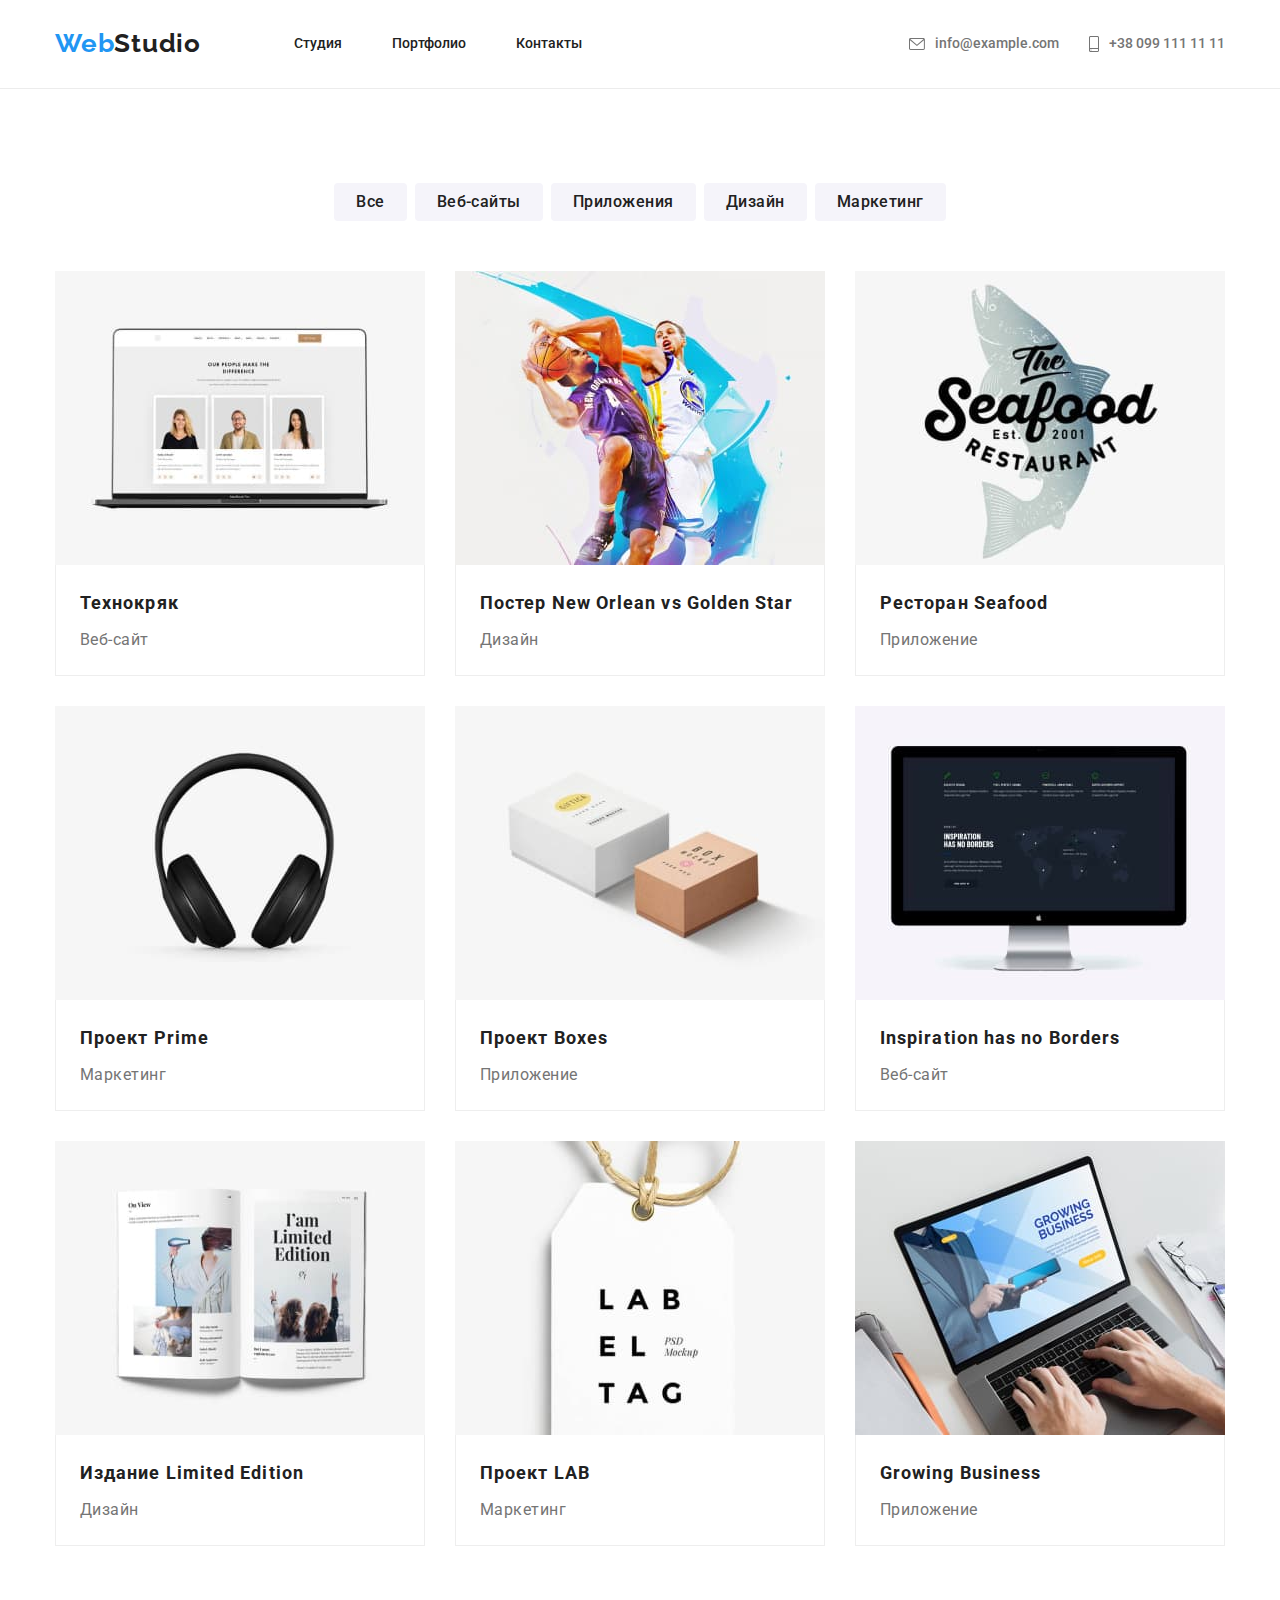
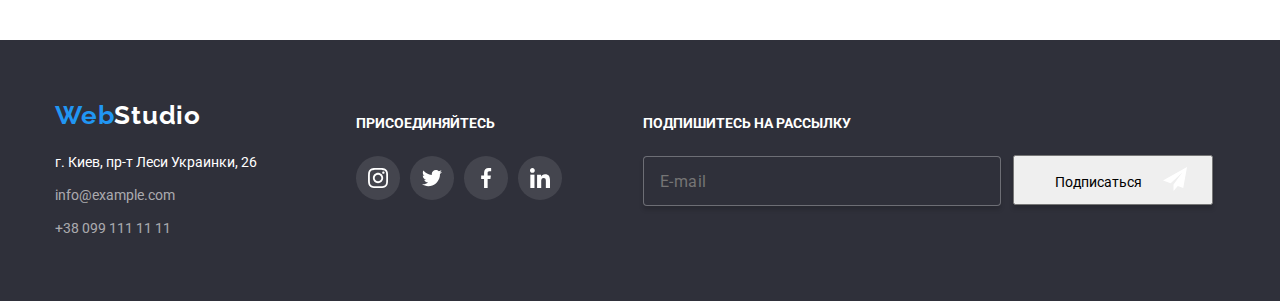
==== portfolio.html @ 642ca278 "CREATE" ====
<!DOCTYPE html>
<html lang="en">
    <head>
        <meta charset="UTF-8">
        <meta name="viewport" content="width=device-width, initial-scale=1.0">
        <title>Document</title>
        <link rel="stylesheet" href="https://cdn.jsdelivr.net/npm/modern-normalize@1.1.0/modern-normalize.min.css">
        <link rel="preconnect" href="https://fonts.googleapis.com">
        <link rel="preconnect" href="https://fonts.gstatic.com" crossorigin>
        <link href="https://fonts.googleapis.com/css2?family=Roboto:wght@400;500;700;900&display=swap" rel="stylesheet">
        <link rel="preconnect" href="https://fonts.googleapis.com">
        <link rel="preconnect" href="https://fonts.gstatic.com" crossorigin>
        <link href="https://fonts.googleapis.com/css2?family=Raleway:wght@700&family=Roboto&display=swap" rel="stylesheet">
        <link rel="stylesheet" href="./css/main.min.css" />
    </head>
    <body>
        <header class="top">
            <div class="container top-container">
                <a class="top-logo" href="#">Web<span>Studio</span></a>
                <nav class="top-menu">
                    <ul class="top-list">
                        <li class="top-list-item"><a href="index.html">Студия</a></li>
                        <li class="top-list-item"><a class="link current" href="#">Портфолио</a></li>
                        <li class="top-list-item"><a href="#">Контакты</a></li>
                    </ul>
                </nav>
                <div class="top-adr-social container">
                    <ul class="top-adr">
                        <li class="top-adr-item">
                            <a class="link" href="mailto:info@example.com">
                                <svg class="socials-icons-top" width="16px" height="12px">
                                    <use href="./images/icons/icons.svg#icon-envelope"></use>
                                </svg>
                                info@example.com
                            </a>
                        </li>
                        <li class="top-adr-item">
                            <a class="link" href="tel:+380991111111">
                                <svg class="socials-icons-top" width="10px" height="16px">
                                    <use href="./images/icons/icons.svg#icon-smartphone"></use>
                                </svg>
                                +38 099 111 11 11
                            </a>
                        </li>
                    </ul>
                </div>
            </div>
        </header>
        <main class="works">
            <section class="promodemo">
                <div class="container promodemo__container">
                    <ul class="promodemo__container-list">
                        <li class="promodemo__item promit">
                            <button class="promo-titles" type="button">
                                Все
                            </button>
                        </li>
                        <li class="promodemo__item">
                            <button class="promo-titles" type="button">
                                Веб-сайты
                            </button>
                        </li>
                        <li class="promodemo__item">
                            <button class="promo-titles" type="button">
                                Приложения
                            </button>
                        </li>
                        <li class="promodemo__item">
                            <button class="promo-titles" type="button">
                                Дизайн
                            </button>
                        </li>
                        <li class="promodemo__item">
                            <button class="promo-titles" type="button">
                                Маркетинг
                            </button>
                        </li>
                    </ul>
                    <ul class="demo__container-list">
                        <li class="demo__item">
                            <div class="demo__thumb">
                                <img class="demo__item-pic" src="./images2/1pro.jpg" alt="Технокряк" width="370" height="294">
                                <p class="demo__descr">
                                    Ресурс предлагает комплексные предложения 
                                    с разным уровнем функционала и сервисов. 
                                    Все это позволит посетителю получить
                                    исчерпывающие сведения о компании или частном лице.
                                </p>
                            </div>
                            <div class="demo__block">
                                <h3 class="demo__titles">Технокряк</h3>
                                <p class="demo__position">Веб-сайт</p> 
                            </div>
                        </li>
                        <li class="demo__item">
                            <div class="demo__thumb">
                                <img class="demo__item-pic" src="./images2/2pro.jpg" alt="Постер" width="370" height="294">
                                <p class="demo__descr">
                                    Ресурс предлагает комплексные предложения
                                    с разным уровнем функционала и сервисов.
                                    Все это позволит посетителю получить
                                    исчерпывающие сведения о компании или частном лице.
                                </p>
                            </div>
                            <div class="demo__block">
                                <h3 class="demo__titles">Постер New Orlean vs Golden Star</h3>
                                <p class="demo__position">Дизайн</p>
                            </div>
                        </li>
                        <li class="demo__item">
                            <div class="demo__thumb">
                                <img class="demo__item-pic" src="./images2/3pro.jpg" alt="Ресторан" width="370" height="294">
                                <p class="demo__descr">
                                    Ресурс предлагает комплексные предложения
                                    с разным уровнем функционала и сервисов.
                                    Все это позволит посетителю получить
                                    исчерпывающие сведения о компании или частном лице.
                                </p>
                            </div>
                            <div class="demo__block">
                                <h3 class="demo__titles">Ресторан Seafood</h3>
                                <p class="demo__position">Приложение</p>
                            </div>
                        </li>
                        <li class="demo__item">
                            <div class="demo__thumb">
                                <img class="demo__item-pic" src="./images2/4pro.jpg" alt="Prime" width="370" height="294">
                                <p class="demo__descr">
                                    Ресурс предлагает комплексные предложения
                                    с разным уровнем функционала и сервисов.
                                    Все это позволит посетителю получить
                                    исчерпывающие сведения о компании или частном лице.
                                </p>
                            </div>
                            <div class="demo__block">
                                <h3 class="demo__titles">Проект Prime</h3>
                                <p class="demo__position">Маркетинг</p>
                            </div>
                        </li>
                        <li class="demo__item">
                            <div class="demo__thumb">
                                <img class="demo__item-pic" src="./images2/5pro.jpg" alt="Boxes" width="370" height="294">
                                <p class="demo__descr">
                                    Ресурс предлагает комплексные предложения
                                    с разным уровнем функционала и сервисов.
                                    Все это позволит посетителю получить
                                    исчерпывающие сведения о компании или частном лице.
                                </p>
                            </div>
                            <div class="demo__block">
                                <h3 class="demo__titles">Проект Boxes</h3>
                                <p class="demo__position">Приложение</p> 
                            </div>
                        </li>
                        <li class="demo__item">
                            <div class="demo__thumb">
                                <img class="demo__item-pic" src="./images2/6pro.jpg" alt="Inspiration" width="370" height="294">
                                <p class="demo__descr">
                                    Ресурс предлагает комплексные предложения
                                    с разным уровнем функционала и сервисов.
                                    Все это позволит посетителю получить
                                    исчерпывающие сведения о компании или частном лице.
                                </p>
                            </div>
                            <div class="demo__block">
                                <h3 class="demo__titles">Inspiration has no Borders</h3>
                                <p class="demo__position">Веб-сайт</p>
                            </div>
                        </li>
                        <li class="demo__item">
                            <div class="demo__thumb">
                                <img class="demo__item-pic" src="./images2/7pro.jpg" alt="Издание" width="370" height="294">
                                <p class="demo__descr">
                                    Ресурс предлагает комплексные предложения
                                    с разным уровнем функционала и сервисов.
                                    Все это позволит посетителю получить
                                    исчерпывающие сведения о компании или частном лице.
                                </p>
                            </div>
                            <div class="demo__block">
                                <h3 class="demo__titles">Издание Limited Edition</h3>
                                <p class="demo__position">Дизайн</p>
                            </div>
                        </li>
                        <li class="demo__item">
                            <div class="demo__thumb">
                                <img class="demo__item-pic" src="./images2/8pro.jpg" alt="LAB" width="370" height="294">
                                <p class="demo__descr">
                                    Ресурс предлагает комплексные предложения
                                    с разным уровнем функционала и сервисов.
                                    Все это позволит посетителю получить
                                    исчерпывающие сведения о компании или частном лице.
                                </p>
                            </div>
                            <div class="demo__block">
                                <h3 class="demo__titles">Проект LAB</h3>
                                <p class="demo__position">Маркетинг</p>
                            </div>
                        </li>
                        <li class="demo__item">
                            <div class="demo__thumb">
                                <img class="demo__item-pic" src="./images2/9pro.jpg" alt="Business" width="370" height="294">
                                <p class="demo__descr">
                                    Ресурс предлагает комплексные предложения
                                    с разным уровнем функционала и сервисов.
                                    Все это позволит посетителю получить
                                    исчерпывающие сведения о компании или частном лице.
                                </p>
                            </div>
                            <div class="demo__block">
                                <h3 class="demo__titles">Growing Business</h3>
                                <p class="demo__position">Приложение</p>
                            </div>
                        </li>
                    </ul>
                </div>
            </section>
        </main>
        <footer class="bott">
            <div class="container fotter-container">
                <div class="bott__container">
                    <a class="bott__logo" href="#">Web<span>Studio</span></a>
                    <address class="bott__adr">
                        <ul class="bott__adr-list">
                            <li class="bott__adr-item">
                                <a class="bott__adr-info" href="https://google.com">г. Киев, пр-т Леси Украинки, 26</a>
                            </li>
                            <li class="bott__adr-item">
                                <a class="bott__adr-c" href="mailto:info@example.com">info@example.com</a>
                            </li>
                            <li class="bott__adr-item">
                                <a class="bott__adr-c" href="tel:+380991111111">+38 099 111 11 11</a>
                            </li>
                        </ul>
                    </address>
                </div>
                <div class="bott__container2">
                    <p class="bott__attach">Присоединяйтесь</p>
                    <div class="bott__icons">
                        <ul class="bott__social-list">
                            <li class="bott__social-item">
                                <a class="bott__social-link socials-link-instagram" href="#">
                                    <svg class="bott__social-icon social-icons-team-instagram" width="20px" height="20px">
                                        <use href="./images/icons/icons6.svg#icon-instagram"></use>
                                    </svg>
                                </a>
                            </li>
                            <li class="bott__social-item">
                                <a class="bott__social-link socials-link-twitter" href="#">
                                    <svg class="bott__social-icon social-icons-team-twitter" width="20px" height="20px">
                                        <use href="./images/icons/icons6.svg#icon-twitter"></use>
                                    </svg>
                                </a>
                            </li>
                            <li class="bott__social-item">
                                <a class="bott__social-link socials-link-facebook" href="#">
                                    <svg class="bott__social-icon social-icons-team-facebook" width="20px" height="20px">
                                        <use href="./images/icons/icons6.svg#icon-facebook"></use>
                                    </svg>
                                </a>
                            </li>
                            <li class="bott__social-item">
                                <a class="bott__social-link socials-link-linkedin" href="#">
                                    <svg class="bott__social-icon social-icons-team-linkedin" width="20px" height="20px">
                                        <use href="./images/icons/icons6.svg#icon-linkedin"></use>
                                    </svg>
                                </a>
                            </li>
                        </ul>
                    </div>
                </div>
                <div class="bott__container3">
                    <p class="bott__attach">Подпишитесь на рассылку</p>
                    <div class="bott__icons">
                        <ul class="bott__social-list">
                            <li class="bott__social-item">
                                <form class="name-lable-bott">
                                    <input class="name-label-input-bott" type="email" name="email" placeholder="E-mail"
                                        required />
                                </form>
                            </li>
                        </ul>
                    </div>
                </div>
                <div class="butt__container2">
                    <div class="bott__butt">
                        <button class="hero-but-butt" type="button" data-modal-open>
                            <div class="h-butt">
                                <div class="butt-sing">
                                    Подписаться
                                </div>
                                <div class="butt-svg">
                                    <svg class="bott__social-icon" width="24px" height="24px">
                                        <use href="./images/icons/icons6.svg#icon-sendtg"></use>
                                    </svg>
                                </div>
                            </div>
                        </button>
                    </div>
                </div>
            </div>
        </footer>
    </body>
</html>
---- css/main.min.css ----
:root{--main-text-color: #212121;--main-text-colorlight: #757575;--second-text-color: #2196F3;--third-text-color: #FFFFFF;--bg-color: #2F303A;--bg-colorlight: #F5F4FA;--main-color-icon: #AFB1B8;--main-font: "Roboto", "Arial", "Impact", sans-serif}*{list-style:none}h1,h2,h3,h4,h5,h6,p,ul{margin:0}*{list-style:none}h1,h2,h3,h4,h5,h6,p,ul{margin:0}body{font-family:var(--main-font);font-size:14px;line-height:1.71;color:var(--main-text-color)}.container{width:1200px;margin:0 auto;padding:0 15px}.top{vertical-align:50%}.top-container{display:flex;align-items:center}.top-logo{font-family:"Raleway",sans-serif;color:var(--second-text-color);font-size:26px;font-style:normal;font-weight:700;line-height:1.19;letter-spacing:.03em;text-align:left;text-decoration:none;margin-right:93px;padding-top:24px;padding-bottom:25px}a.top-logo>span{color:var(--main-text-color)}.top-menu a{text-decoration:none;color:var(--main-text-color);font-weight:500;transition-property:color;transition-duration:250ms;transition-timing-function:cubic-bezier(0.4, 0, 0.2, 1)}.top-menu a:hover{color:var(--second-text-color)}.top-menu a:focus{color:var(--second-text-color)}.top-list{display:flex;align-items:center;padding:0;padding-top:32px;padding-bottom:32px}.top-list-item{margin-right:50px}.top-list-item:last-child{margin:0}.link{position:relative;display:block;text-decoration:none;color:var(--main-text-color)}.current{color:var(--second-text-color)}.current:hover::after{content:"";display:block;position:absolute;bottom:-32px;left:0;width:100%;height:4px;border-radius:2px;background-color:var(--second-text-color)}.top-adr-social{padding-right:0}.top-adr-social .top-adr{display:flex;align-items:center;justify-content:end;padding-top:32px;padding-bottom:32px}.top-adr-social .top-adr-item:not(:last-child){margin-right:30px}.top-adr-social .link{display:flex;align-items:center;text-decoration:none;color:var(--main-text-colorlight);font-weight:500;transition-property:color;transition-duration:250ms;transition-timing-function:cubic-bezier(0.4, 0, 0.2, 1)}.top-adr-social .link:hover,.top-adr-social .link:focus{color:var(--second-text-color)}.top-adr-social .socials-icons-top{margin-right:10px;fill:currentColor}#works{background-color:#e5e5e5}.promodemo{border-top:1px solid #ececec;padding-top:94px;padding-bottom:94px}.promodemo__container{display:flex;flex-direction:column;align-items:center}.promodemo__container-list{display:flex;flex-wrap:wrap;padding-left:0}.promodemo__item{margin-right:8px;margin-bottom:50px}.promodemo__item:last-child{margin-right:0}.promo-titles{font-family:var(--main-font);background-color:var(--bg-colorlight);color:var(--main-text-color);font-weight:500;font-size:16px;line-height:1.63;letter-spacing:.03em;cursor:pointer;padding:6px 22px;border-radius:4px;border:rgba(255,255,255,0);transition-property:background-color color box-shadow;transition-duration:250ms;transition-timing-function:cubic-bezier(0.4, 0, 0.2, 1)}.promo-titles:hover{background-color:var(--second-text-color);color:var(--third-text-color);box-shadow:0px 2px 2px 0px rgba(0,0,0,.12),0px 1px 2px 0px rgba(0,0,0,.08),0px 3px 1px 0px rgba(0,0,0,.1)}.promo-titles:focus{background-color:var(--second-text-color);color:var(--third-text-color);box-shadow:0px 2px 2px 0px rgba(0,0,0,.12),0px 1px 2px 0px rgba(0,0,0,.08),0px 3px 1px 0px rgba(0,0,0,.1)}.demo__container-list{display:flex;flex-wrap:wrap;padding-left:0}.demo__item{width:370px;background:#fff;transition-property:cursor box-shadow;transition-duration:250ms;transition-timing-function:cubic-bezier(0.4, 0, 0.2, 1)}.demo__item:hover{cursor:pointer;box-shadow:1px 4px 6px 0px rgba(0,0,0,.16),0px 4px 4px 0px rgba(0,0,0,.06),0px 1px 1px 0px rgba(0,0,0,.12)}.demo__item:not(:nth-child(3n+3)){margin-right:30px}.demo__item:not(:nth-child(n+7)){margin-bottom:30px}.demo__item-pic{display:block}.demo__thumb{position:relative;cursor:pointer;overflow:hidden}.demo__descr{display:flex;align-items:center;justify-content:center;width:100%;height:100%;position:absolute;left:0px;bottom:0px;padding:24px;color:var(--third-text-color);background-color:rgba(33,150,243,.9);text-align:left;font-size:18px;line-height:1.71;letter-spacing:3%;transform:translateY(100%);transition:transform;transition-duration:250ms}.demo__thumb:hover .demo__descr{transform:translateY(0%)}.demo__block{border-top:0px;border-right:1px solid #eee;border-bottom:1px solid #eee;border-left:1px solid #eee;padding-top:20px;padding-bottom:20px;padding-left:24px}.demo__titles{color:var(--main-text-color);font-weight:700;font-size:18px;line-height:2;letter-spacing:.06em;padding-bottom:4px}.demo__position{color:var(--main-text-colorlight);font-size:16px;line-height:1.88;letter-spacing:.03em}.hero__but{display:block;color:var(--third-text-color);background-color:var(--second-text-color);font-family:var(--main-font);font-size:16px;font-weight:700;letter-spacing:.06em;text-align:center;cursor:pointer;border-radius:4px;border-color:rgba(0,0,0,0);box-shadow:0px 4px 4px 0px rgba(0,0,0,.15)}.hero{max-width:1600px;margin:0 auto;color:var(--third-text-color);background-color:var(--bg-color);padding-top:200px;padding-bottom:200px;background-image:linear-gradient(to bottom, rgba(47, 48, 58, 0.4), rgba(47, 48, 58, 0.4)),url(../images/img_HEROpro.jpg)}.hero__container{display:flex;flex-direction:column;align-items:center}.hero__title{text-transform:uppercase;font-size:44px;font-weight:900;line-height:1.36;letter-spacing:.06em;text-align:center;padding-bottom:30px}.hero__but{margin:0 auto;line-height:1.875;padding:8px 30px}.deal{padding-top:94px}.deal__container{display:flex;flex-direction:column;align-items:center}.deal__container-list{display:flex;padding-left:0}.deal__pic{display:flex;width:270px;height:120px;justify-content:center;align-items:center;border-radius:4px;margin-bottom:30px;background-color:var(--bg-colorlight)}.deal__titles{color:var(--main-text-color);font-size:14px;font-weight:700;line-height:1.14;letter-spacing:.03em;text-transform:uppercase;width:270px;height:16px}.deal__article{color:var(--main-text-colorlight);font-size:14px;line-height:1.71;letter-spacing:.03em;padding-top:10px;width:270px;height:75px}.deal__icon{fill:var(--main-color-icon)}.container-item{position:static;margin-right:30px}.container-item:last-child{margin-right:0px}.team{background-color:var(--bg-colorlight);padding-top:94px;padding-bottom:94px}.team-container{display:flex;flex-direction:column;align-items:center}.team-title{font-weight:700;font-size:36px;line-height:1.17;letter-spacing:.03em;padding-bottom:50px}.team-container-list{display:flex;align-items:center;padding-left:0}.teamit{height:428px;border-bottom-right-radius:4px;border-bottom-left-radius:4px;box-shadow:0px 2px 1px 0px rgba(0,0,0,.2),0px 1px 1px 0px rgba(0,0,0,.14),0px 1px 3px 0px rgba(0,0,0,.12)}.img-teamit{display:block}.bot-teamit{background-color:var(--third-text-color);padding-top:30px;padding-bottom:30px}.team-titles{color:var(--main-text-color);font-weight:500;font-size:16px;line-height:1.19;letter-spacing:.03em;padding-bottom:10px;text-align:center}.team-position{color:var(--main-text-colorlight);font-size:16px;line-height:1.19;letter-spacing:.03em;text-align:center;padding-bottom:16px}.team-social-list{display:flex;padding-left:32px;padding-right:32px;justify-content:space-between}.team-social-link{display:flex;width:44px;height:44px;justify-content:center;align-items:center;background-color:rgba(255,255,255,0);border-radius:50%;transition-property:background-color;transition-duration:250ms;transition-timing-function:cubic-bezier(0.4, 0, 0.2, 1)}.team-social-link:hover{background-color:var(--second-text-color)}.team-social-link:focus{background-color:var(--second-text-color)}.team-social-link:hover>.social-icon{fill:var(--third-text-color)}.team-social-link:focus>.social-icon{fill:var(--third-text-color)}.social-icon{fill:var(--main-color-icon)}.rools{padding-top:94px;padding-bottom:94px}.rools-container{display:flex;flex-direction:column;align-items:center}.pic{height:294px}.rools-container-list-pic{position:relative;display:flex;padding-left:0}.plashka{display:block;position:absolute;bottom:0;width:370px;height:70px;background-color:rgba(47,48,58,.8)}.plashka-txt{position:absolute;top:27px;color:var(--bg-colorlight);font-size:14px;font-weight:700;line-height:1.14;letter-spacing:.03em;text-transform:uppercase}.plashka-txt:nth-child(1){left:83px}.plashka-txt:nth-child(2){left:86px}.plashka-txt:nth-child(3){left:95px}.clients{padding-top:94px}.clients__container{display:flex;flex-direction:column;align-items:center}.clients__title{font-weight:700;font-size:36px;line-height:1.17;letter-spacing:.03em;padding-bottom:50px}.clients__list{display:flex;align-items:center;padding-left:0px;padding-bottom:94px}.clients__link{display:flex;width:170px;height:92px;justify-content:center;align-items:center;margin-right:15px;margin-left:15px;border-radius:4px;border:1px solid var(--main-color-icon);background-color:var(--third-text-color);transition-property:border-color;transition-duration:250ms;transition-timing-function:cubic-bezier(0.4, 0, 0.2, 1)}.clients__link:hover{border-color:var(--second-text-color)}.clients__link:focus{border-color:var(--second-text-color)}.clients__link:hover>.clients__icon{fill:var(--second-text-color)}.clients__link:focus>.clients__icon{fill:var(--second-text-color)}.clients__icon{fill:var(--main-color-icon);transition-property:fill;transition-duration:250ms;transition-timing-function:cubic-bezier(0.4, 0, 0.2, 1)}.bott{width:inherit;color:var(--third-text-color);background-color:var(--bg-color);padding-top:60px;padding-bottom:60px}.bott__container{display:flex;flex-direction:column;width:231px;padding-right:0px}.bott__container2{padding-left:70px;padding-right:0px}.bott__container3{padding-left:71px;padding-right:0px}.bott__attach{font-family:var(--main-font);font-weight:700;text-transform:uppercase;padding-bottom:20px;padding-top:12px}.bott__social-list{display:flex;justify-content:flex-start;padding-left:0px}.bott__social-item{padding-right:10px}.bott__social-link{display:flex;width:44px;height:44px;justify-content:center;align-items:center;background-color:rgba(255,255,255,.1);border-radius:50%;transition-property:background-color;transition-duration:250ms;transition-timing-function:cubic-bezier(0.4, 0, 0.2, 1)}.bott__social-link:hover{background-color:var(--second-text-color)}.bott__social-link:focus{background-color:var(--second-text-color)}.bott__social-icon{fill:var(--third-text-color)}.bott__logo{font-family:"Raleway",sans-serif;color:var(--second-text-color);font-size:26px;font-weight:700;line-height:1.19;letter-spacing:.03em;text-decoration:none;padding-bottom:20px}.bott__adr-info{font-style:normal;text-decoration:none;color:var(--third-text-color);transition-property:color;transition-duration:250ms;transition-timing-function:cubic-bezier(0.4, 0, 0.2, 1)}.bott__adr-info:hover{color:var(--second-text-color)}.bott__adr-info:focus{color:var(--second-text-color)}.bott__adr-c{font-style:normal;text-decoration:none;color:rgba(255,255,255,.6);transition-property:color;transition-duration:250ms;transition-timing-function:cubic-bezier(0.4, 0, 0.2, 1)}.bott__adr-c:hover{color:var(--second-text-color)}.bott__adr-c:focus{color:var(--second-text-color)}.bott__adr-list{padding-left:0}.bott__adr-item:nth-last-child(n+2){padding-bottom:9px}.fotter-container{display:flex;padding-left:15px}a.bott__logo>span{color:var(--third-text-color)}.name-lable-bott{position:relative}.name-label-input-bott{border-radius:4px;background-color:var(--bg-color);width:358px;height:50px;border:1px solid rgba(255,255,255,.3);padding-left:16px;box-shadow:0px 4px 4px rgba(0,0,0,.15);font-weight:400;font-size:16px;line-height:20px;letter-spacing:.03em;color:var(--third-text-color)}.div-icon-bott{position:absolute;top:0px;left:0px;display:flex;width:79px;height:50px;color:red;align-items:center;justify-content:center}.input-icon-bott{color:rgba(255,255,255,.6);font-weight:400;font-size:16px;line-height:20px;letter-spacing:.03em}.bott__butt{position:relative}.hero-but-butt{position:absolute;top:55px;width:200px;height:50px;line-height:30px;margin-left:2px;padding:10px 62px 10px 29px;box-shadow:0px 4px 4px rgba(0,0,0,.15)}.h-butt{display:flex;width:143px}.butt-sing{width:109px;height:30px}.butt-svg{width:24px;height:24px;margin-left:10px}.backdrop{position:fixed;width:100vw;height:100vh;top:0;left:50%;transform:translateX(-50%);opacity:1;visibility:visible;pointer-events:initial;background-color:rgba(0,0,0,.2);transition:opacity var(--bg-colorlight),visibility var(--bg-colorlight);transition-duration:250ms}.backdrop.is-hidden{opacity:0;visibility:hidden;pointer-events:none}.modal-wrapper{position:absolute;top:50%;left:50%;transform:translate(-50%, -50%);width:528px;height:581px;padding:40px 40px 0;box-shadow:0px 1px 3px rgba(0,0,0,.12),0px 1px 1px rgba(0,0,0,.14),0px 2px 1px rgba(0,0,0,.2);border-radius:4px;background-color:#fff}.modal-btn{position:absolute;top:8px;right:8px;width:30px;height:30px;background-color:#fff;border:1px solid rgba(0,0,0,.1);padding:0px;border-radius:50%;cursor:pointer;display:flex;align-items:center;justify-content:center}.icon-close{display:flex;width:11px;height:11px;fill:#000;transition-property:fill;transition-duration:250ms;transition-timing-function:cubic-bezier(0.4, 0, 0.2, 1)}.modal-btn:hover>.icon-close,.modal-btn:focus>.icon-close{fill:var(--second-text-color)}input.name-label-input{padding:8px;font-family:inherit;transition-property:fill;transition-duration:250ms;transition-timing-function:cubic-bezier(0.4, 0, 0.2, 1)}label{display:flex;flex-direction:column;margin-bottom:10px}.name-label{position:relative;font-size:12px;line-height:14px;letter-spacing:.01em;transition-property:fill color;transition-duration:250ms;transition-timing-function:cubic-bezier(0.4, 0, 0.2, 1)}.name-label:hover>.text-field,.name-label:focus>.text-field{border-color:var(--second-text-color);cursor:pointer;transition:border-color 250ms cubic-bezier(0.4, 0, 0.2, 1)}.name-label:hover>.name-label-input,.name-label:focus>.name-label-input{border-color:var(--second-text-color);cursor:pointer;transition:border-color 250ms cubic-bezier(0.4, 0, 0.2, 1)}.name-label:hover>.div-icon>.input-icon,.name-label:focus>.div-icon>.input-icon{fill:var(--second-text-color);cursor:pointer;transition:fill 250ms cubic-bezier(0.4, 0, 0.2, 1)}.name-label-span{margin-bottom:4px;font-weight:400;color:var(--main-text-colorlight);letter-spacing:.01em}input.name-label-input{border-radius:4px;width:448px;height:40px;border:1px solid rgba(33,33,33,.2);padding-left:42px}.name-label-input:focus+.div-icon>.input-icon{fill:var(--second-text-color)}.div-icon{display:flex;width:42px;height:40px;align-items:center;justify-content:center;position:absolute;top:18px;left:0}.input-icon{position:absolute;fill:var(--main-text-color)}.text-field{width:448px;height:120px;resize:none;padding:12px 16px;border:1px solid rgba(33,33,33,.2);border-radius:4px}.text-field::placeholder{font-style:normal;font-weight:400;font-size:12px;line-height:14px;letter-spacing:.01em;color:rgba(117,117,117,.5)}.submit{position:relative;left:50%;transform:translate(-50%, 0);margin-top:20px;display:inline-block;width:200px;height:50px;padding:10px 55px;border:none;border-radius:4px;background-color:#2196f3;color:#fff;font-weight:700;font-size:16px;line-height:30px;letter-spacing:.06em;cursor:pointer;box-shadow:0px 4px 4px rgba(0,0,0,.15)}.submit:hover,.submit:focus{background-color:#1976d2}.form_txt{font-weight:bold;font-size:20px;line-height:23px;letter-spacing:3%;padding-bottom:12px;text-align:center}.checkbox-label{display:block;flex-direction:row;align-items:center;padding-left:12px}.checkbox{-webkit-appearance:none;-moz-appearance:none;appearance:none;position:absolute}.icon{position:relative;display:inline-block;width:16px;height:15px;border:2px solid #000;border-radius:2px;transition-property:background-color border;transition-duration:250ms;transition-timing-function:cubic-bezier(0.4, 0, 0.2, 1)}.checkbox:checked+.icon{background-color:var(--second-text-color);border:0px}.checkbox+.icon>.input-icon{width:16px;height:15px;opacity:0;transition-property:opacity;transition-duration:250ms;transition-timing-function:cubic-bezier(0.4, 0, 0.2, 1)}.checkbox:checked+.icon>.input-icon{fill:var(--bg-colorlight);opacity:1}.txt{padding-left:8.38px;color:var(--main-text-colorlight);font-weight:400;font-size:14px;line-height:24px;letter-spacing:.03em}.checkbox-label a{color:var(--second-text-color)}/*# sourceMappingURL=main.min.css.map */
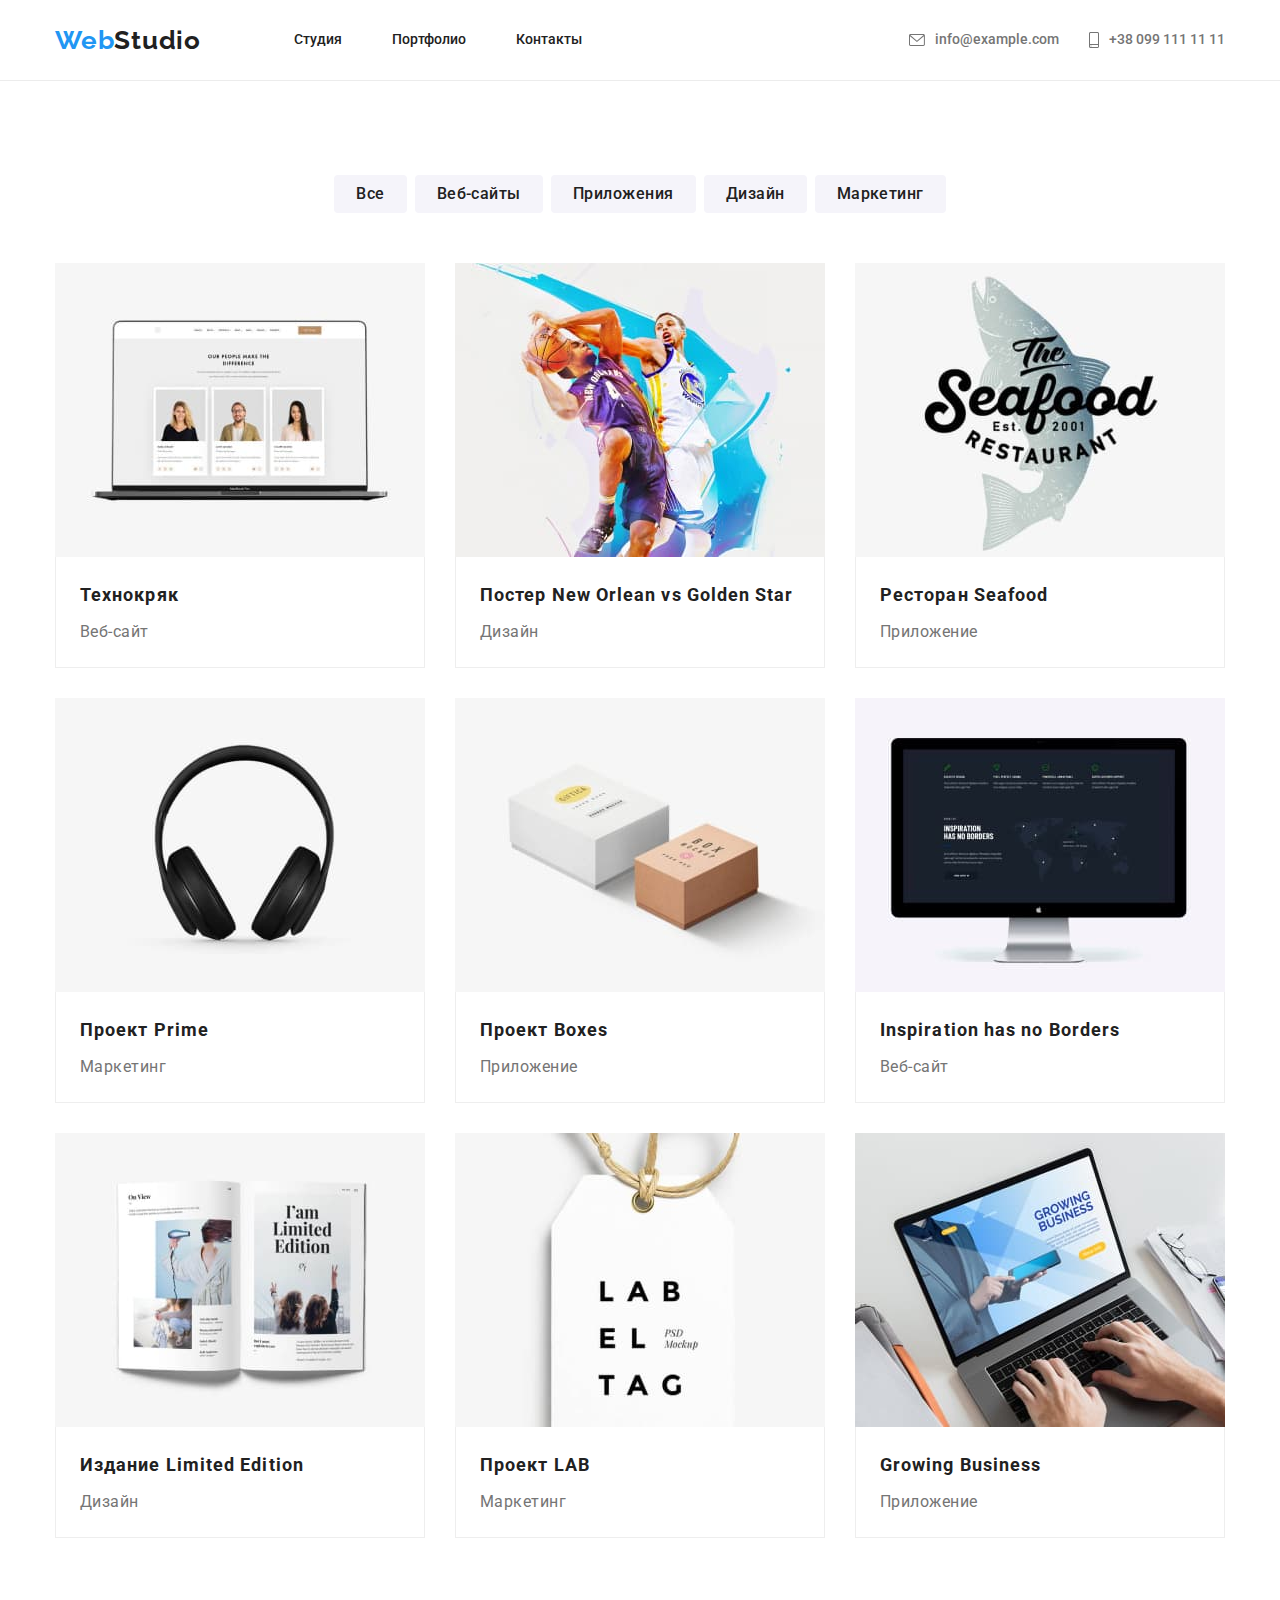
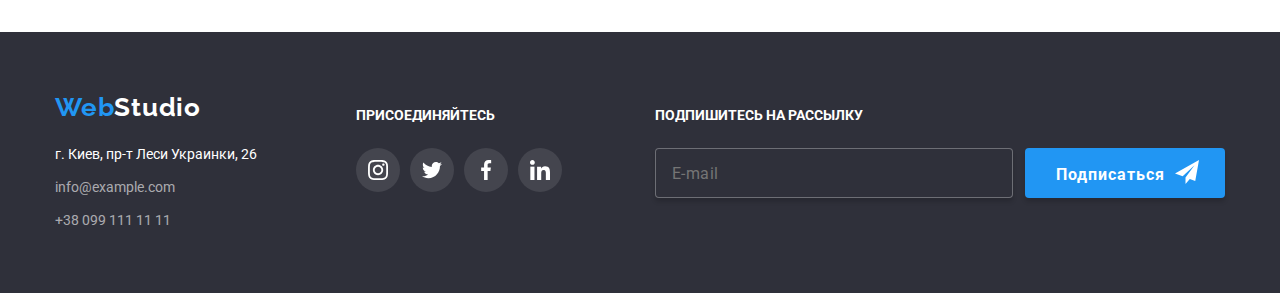
==== commit 597689b2: "start_portfolio_tablet" ====
--- a/portfolio.html
+++ b/portfolio.html
@@ -79,7 +79,7 @@
                     <ul class="demo__container-list">
                         <li class="demo__item">
                             <div class="demo__thumb">
-                                <img class="demo__item-pic" src="./images2/1pro.jpg" alt="Технокряк" width="370" height="294">
+                                <img class="demo__item-pic" src="./images2/1pro.jpg" alt="Технокряк">
                                 <p class="demo__descr">
                                     Ресурс предлагает комплексные предложения 
                                     с разным уровнем функционала и сервисов. 
@@ -94,7 +94,7 @@
                         </li>
                         <li class="demo__item">
                             <div class="demo__thumb">
-                                <img class="demo__item-pic" src="./images2/2pro.jpg" alt="Постер" width="370" height="294">
+                                <img class="demo__item-pic" src="./images2/2pro.jpg" alt="Постер">
                                 <p class="demo__descr">
                                     Ресурс предлагает комплексные предложения
                                     с разным уровнем функционала и сервисов.
@@ -109,7 +109,7 @@
                         </li>
                         <li class="demo__item">
                             <div class="demo__thumb">
-                                <img class="demo__item-pic" src="./images2/3pro.jpg" alt="Ресторан" width="370" height="294">
+                                <img class="demo__item-pic" src="./images2/3pro.jpg" alt="Ресторан">
                                 <p class="demo__descr">
                                     Ресурс предлагает комплексные предложения
                                     с разным уровнем функционала и сервисов.
@@ -124,7 +124,7 @@
                         </li>
                         <li class="demo__item">
                             <div class="demo__thumb">
-                                <img class="demo__item-pic" src="./images2/4pro.jpg" alt="Prime" width="370" height="294">
+                                <img class="demo__item-pic" src="./images2/4pro.jpg" alt="Prime">
                                 <p class="demo__descr">
                                     Ресурс предлагает комплексные предложения
                                     с разным уровнем функционала и сервисов.
@@ -139,7 +139,7 @@
                         </li>
                         <li class="demo__item">
                             <div class="demo__thumb">
-                                <img class="demo__item-pic" src="./images2/5pro.jpg" alt="Boxes" width="370" height="294">
+                                <img class="demo__item-pic" src="./images2/5pro.jpg" alt="Boxes">
                                 <p class="demo__descr">
                                     Ресурс предлагает комплексные предложения
                                     с разным уровнем функционала и сервисов.
@@ -154,7 +154,7 @@
                         </li>
                         <li class="demo__item">
                             <div class="demo__thumb">
-                                <img class="demo__item-pic" src="./images2/6pro.jpg" alt="Inspiration" width="370" height="294">
+                                <img class="demo__item-pic" src="./images2/6pro.jpg" alt="Inspiration">
                                 <p class="demo__descr">
                                     Ресурс предлагает комплексные предложения
                                     с разным уровнем функционала и сервисов.
@@ -169,7 +169,7 @@
                         </li>
                         <li class="demo__item">
                             <div class="demo__thumb">
-                                <img class="demo__item-pic" src="./images2/7pro.jpg" alt="Издание" width="370" height="294">
+                                <img class="demo__item-pic" src="./images2/7pro.jpg" alt="Издание">
                                 <p class="demo__descr">
                                     Ресурс предлагает комплексные предложения
                                     с разным уровнем функционала и сервисов.
@@ -184,7 +184,7 @@
                         </li>
                         <li class="demo__item">
                             <div class="demo__thumb">
-                                <img class="demo__item-pic" src="./images2/8pro.jpg" alt="LAB" width="370" height="294">
+                                <img class="demo__item-pic" src="./images2/8pro.jpg" alt="LAB">
                                 <p class="demo__descr">
                                     Ресурс предлагает комплексные предложения
                                     с разным уровнем функционала и сервисов.
@@ -199,7 +199,7 @@
                         </li>
                         <li class="demo__item">
                             <div class="demo__thumb">
-                                <img class="demo__item-pic" src="./images2/9pro.jpg" alt="Business" width="370" height="294">
+                                <img class="demo__item-pic" src="./images2/9pro.jpg" alt="Business">
                                 <p class="demo__descr">
                                     Ресурс предлагает комплексные предложения
                                     с разным уровнем функционала и сервисов.
@@ -216,87 +216,87 @@
                 </div>
             </section>
         </main>
-        <footer class="bott">
+        <footer class="bottom">
             <div class="container fotter-container">
-                <div class="bott__container">
-                    <a class="bott__logo" href="#">Web<span>Studio</span></a>
-                    <address class="bott__adr">
-                        <ul class="bott__adr-list">
-                            <li class="bott__adr-item">
-                                <a class="bott__adr-info" href="https://google.com">г. Киев, пр-т Леси Украинки, 26</a>
-                            </li>
-                            <li class="bott__adr-item">
-                                <a class="bott__adr-c" href="mailto:info@example.com">info@example.com</a>
-                            </li>
-                            <li class="bott__adr-item">
-                                <a class="bott__adr-c" href="tel:+380991111111">+38 099 111 11 11</a>
-                            </li>
-                        </ul>
-                    </address>
-                </div>
-                <div class="bott__container2">
-                    <p class="bott__attach">Присоединяйтесь</p>
-                    <div class="bott__icons">
-                        <ul class="bott__social-list">
-                            <li class="bott__social-item">
-                                <a class="bott__social-link socials-link-instagram" href="#">
-                                    <svg class="bott__social-icon social-icons-team-instagram" width="20px" height="20px">
-                                        <use href="./images/icons/icons6.svg#icon-instagram"></use>
-                                    </svg>
-                                </a>
-                            </li>
-                            <li class="bott__social-item">
-                                <a class="bott__social-link socials-link-twitter" href="#">
-                                    <svg class="bott__social-icon social-icons-team-twitter" width="20px" height="20px">
-                                        <use href="./images/icons/icons6.svg#icon-twitter"></use>
-                                    </svg>
-                                </a>
-                            </li>
-                            <li class="bott__social-item">
-                                <a class="bott__social-link socials-link-facebook" href="#">
-                                    <svg class="bott__social-icon social-icons-team-facebook" width="20px" height="20px">
-                                        <use href="./images/icons/icons6.svg#icon-facebook"></use>
-                                    </svg>
-                                </a>
-                            </li>
-                            <li class="bott__social-item">
-                                <a class="bott__social-link socials-link-linkedin" href="#">
-                                    <svg class="bott__social-icon social-icons-team-linkedin" width="20px" height="20px">
-                                        <use href="./images/icons/icons6.svg#icon-linkedin"></use>
-                                    </svg>
-                                </a>
-                            </li>
-                        </ul>
+                <div class="bottom__f_s_containers">
+                    <div class="bottom__container">
+                        <a class="bottom__logo" href="#">Web<span>Studio</span></a>
+                        <address class="bottom__adr">
+                            <ul class="bottom__adr-list">
+                                <li class="bottom__adr-item">
+                                    <a class="bottom__adr-info" href="https://google.com">г. Киев, пр-т Леси Украинки, 26</a>
+                                </li>
+                                <li class="bottom__adr-item">
+                                    <a class="bottom__adr-c" href="mailto:info@example.com">info@example.com</a>
+                                </li>
+                                <li class="bottom__adr-item">
+                                    <a class="bottom__adr-c" href="tel:+380991111111">+38 099 111 11 11</a>
+                                </li>
+                            </ul>
+                        </address>
                     </div>
-                </div>
-                <div class="bott__container3">
-                    <p class="bott__attach">Подпишитесь на рассылку</p>
-                    <div class="bott__icons">
-                        <ul class="bott__social-list">
-                            <li class="bott__social-item">
-                                <form class="name-lable-bott">
-                                    <input class="name-label-input-bott" type="email" name="email" placeholder="E-mail"
+                    <div class="bottom__container2">
+                        <p class="bottom__attach">Присоединяйтесь</p>
+                        <div class="bottom__icons">
+                            <ul class="bottom__social-list">
+                                <li class="bottom__social-item">
+                                    <a class="bottom__social-link socials-link-instagram" href="#">
+                                        <svg class="bottom__social-icon social-icons-team-instagram" width="20px" height="20px">
+                                            <use href="./images/icons/icons6.svg#icon-instagram"></use>
+                                        </svg>
+                                    </a>
+                                </li>
+                                <li class="bottom__social-item">
+                                    <a class="bottom__social-link socials-link-twitter" href="#">
+                                        <svg class="bottom__social-icon social-icons-team-twitter" width="20px" height="20px">
+                                            <use href="./images/icons/icons6.svg#icon-twitter"></use>
+                                        </svg>
+                                    </a>
+                                </li>
+                                <li class="bottom__social-item">
+                                    <a class="bottom__social-link socials-link-facebook" href="#">
+                                        <svg class="bottom__social-icon social-icons-team-facebook" width="20px" height="20px">
+                                            <use href="./images/icons/icons6.svg#icon-facebook"></use>
+                                        </svg>
+                                    </a>
+                                </li>
+                                <li class="bottom__social-item">
+                                    <a class="bottom__social-link socials-link-linkedin" href="#">
+                                        <svg class="bottom__social-icon social-icons-team-linkedin" width="20px" height="20px">
+                                            <use href="./images/icons/icons6.svg#icon-linkedin"></use>
+                                        </svg>
+                                    </a>
+                                </li>
+                            </ul>
+                        </div>
+                    </div>
+                </div>
+                <div class="bottom__container3">
+                    <p class="bottom__attach">Подпишитесь на рассылку</p>
+                    <div class="bottom__icons">
+                        <ul class="bottom__social-list">
+                            <li class="bottom__social-item">
+                                <form class="name-lable-bottom">
+                                    <input class="name-label-input-bottom" type="email" name="email" placeholder="E-mail"
                                         required />
                                 </form>
                             </li>
                         </ul>
                     </div>
                 </div>
-                <div class="butt__container2">
-                    <div class="bott__butt">
-                        <button class="hero-but-butt" type="button" data-modal-open>
-                            <div class="h-butt">
-                                <div class="butt-sing">
-                                    Подписаться
-                                </div>
-                                <div class="butt-svg">
-                                    <svg class="bott__social-icon" width="24px" height="24px">
-                                        <use href="./images/icons/icons6.svg#icon-sendtg"></use>
-                                    </svg>
-                                </div>
-                            </div>
-                        </button>
-                    </div>
+                <div class="bottom__butt">
+                    <button class="hero-but-butt" type="button" data-modal-open>
+                        <div class="h-butt">
+                            <div class="butt-sing">
+                                Подписаться
+                            </div>
+                            <div class="butt-svg">
+                                <svg class="bottom__social-icon" width="24px" height="24px">
+                                    <use href="./images/icons/icons6.svg#icon-sendtg"></use>
+                                </svg>
+                            </div>
+                        </div>
+                    </button>
                 </div>
             </div>
         </footer>
--- a/css/main.min.css
+++ b/css/main.min.css
@@ -1 +1 @@
-:root{--main-text-color: #212121;--main-text-colorlight: #757575;--second-text-color: #2196F3;--third-text-color: #FFFFFF;--bg-color: #2F303A;--bg-colorlight: #F5F4FA;--main-color-icon: #AFB1B8;--main-font: "Roboto", "Arial", "Impact", sans-serif}*{list-style:none}h1,h2,h3,h4,h5,h6,p,ul{margin:0}*{list-style:none}h1,h2,h3,h4,h5,h6,p,ul{margin:0}body{font-family:var(--main-font);font-size:14px;line-height:1.71;color:var(--main-text-color)}.container{width:1200px;margin:0 auto;padding:0 15px}.top{vertical-align:50%}.top-container{display:flex;align-items:center}.top-logo{font-family:"Raleway",sans-serif;color:var(--second-text-color);font-size:26px;font-style:normal;font-weight:700;line-height:1.19;letter-spacing:.03em;text-align:left;text-decoration:none;margin-right:93px;padding-top:24px;padding-bottom:25px}a.top-logo>span{color:var(--main-text-color)}.top-menu a{text-decoration:none;color:var(--main-text-color);font-weight:500;transition-property:color;transition-duration:250ms;transition-timing-function:cubic-bezier(0.4, 0, 0.2, 1)}.top-menu a:hover{color:var(--second-text-color)}.top-menu a:focus{color:var(--second-text-color)}.top-list{display:flex;align-items:center;padding:0;padding-top:32px;padding-bottom:32px}.top-list-item{margin-right:50px}.top-list-item:last-child{margin:0}.link{position:relative;display:block;text-decoration:none;color:var(--main-text-color)}.current{color:var(--second-text-color)}.current:hover::after{content:"";display:block;position:absolute;bottom:-32px;left:0;width:100%;height:4px;border-radius:2px;background-color:var(--second-text-color)}.top-adr-social{padding-right:0}.top-adr-social .top-adr{display:flex;align-items:center;justify-content:end;padding-top:32px;padding-bottom:32px}.top-adr-social .top-adr-item:not(:last-child){margin-right:30px}.top-adr-social .link{display:flex;align-items:center;text-decoration:none;color:var(--main-text-colorlight);font-weight:500;transition-property:color;transition-duration:250ms;transition-timing-function:cubic-bezier(0.4, 0, 0.2, 1)}.top-adr-social .link:hover,.top-adr-social .link:focus{color:var(--second-text-color)}.top-adr-social .socials-icons-top{margin-right:10px;fill:currentColor}#works{background-color:#e5e5e5}.promodemo{border-top:1px solid #ececec;padding-top:94px;padding-bottom:94px}.promodemo__container{display:flex;flex-direction:column;align-items:center}.promodemo__container-list{display:flex;flex-wrap:wrap;padding-left:0}.promodemo__item{margin-right:8px;margin-bottom:50px}.promodemo__item:last-child{margin-right:0}.promo-titles{font-family:var(--main-font);background-color:var(--bg-colorlight);color:var(--main-text-color);font-weight:500;font-size:16px;line-height:1.63;letter-spacing:.03em;cursor:pointer;padding:6px 22px;border-radius:4px;border:rgba(255,255,255,0);transition-property:background-color color box-shadow;transition-duration:250ms;transition-timing-function:cubic-bezier(0.4, 0, 0.2, 1)}.promo-titles:hover{background-color:var(--second-text-color);color:var(--third-text-color);box-shadow:0px 2px 2px 0px rgba(0,0,0,.12),0px 1px 2px 0px rgba(0,0,0,.08),0px 3px 1px 0px rgba(0,0,0,.1)}.promo-titles:focus{background-color:var(--second-text-color);color:var(--third-text-color);box-shadow:0px 2px 2px 0px rgba(0,0,0,.12),0px 1px 2px 0px rgba(0,0,0,.08),0px 3px 1px 0px rgba(0,0,0,.1)}.demo__container-list{display:flex;flex-wrap:wrap;padding-left:0}.demo__item{width:370px;background:#fff;transition-property:cursor box-shadow;transition-duration:250ms;transition-timing-function:cubic-bezier(0.4, 0, 0.2, 1)}.demo__item:hover{cursor:pointer;box-shadow:1px 4px 6px 0px rgba(0,0,0,.16),0px 4px 4px 0px rgba(0,0,0,.06),0px 1px 1px 0px rgba(0,0,0,.12)}.demo__item:not(:nth-child(3n+3)){margin-right:30px}.demo__item:not(:nth-child(n+7)){margin-bottom:30px}.demo__item-pic{display:block}.demo__thumb{position:relative;cursor:pointer;overflow:hidden}.demo__descr{display:flex;align-items:center;justify-content:center;width:100%;height:100%;position:absolute;left:0px;bottom:0px;padding:24px;color:var(--third-text-color);background-color:rgba(33,150,243,.9);text-align:left;font-size:18px;line-height:1.71;letter-spacing:3%;transform:translateY(100%);transition:transform;transition-duration:250ms}.demo__thumb:hover .demo__descr{transform:translateY(0%)}.demo__block{border-top:0px;border-right:1px solid #eee;border-bottom:1px solid #eee;border-left:1px solid #eee;padding-top:20px;padding-bottom:20px;padding-left:24px}.demo__titles{color:var(--main-text-color);font-weight:700;font-size:18px;line-height:2;letter-spacing:.06em;padding-bottom:4px}.demo__position{color:var(--main-text-colorlight);font-size:16px;line-height:1.88;letter-spacing:.03em}.hero__but{display:block;color:var(--third-text-color);background-color:var(--second-text-color);font-family:var(--main-font);font-size:16px;font-weight:700;letter-spacing:.06em;text-align:center;cursor:pointer;border-radius:4px;border-color:rgba(0,0,0,0);box-shadow:0px 4px 4px 0px rgba(0,0,0,.15)}.hero{max-width:1600px;margin:0 auto;color:var(--third-text-color);background-color:var(--bg-color);padding-top:200px;padding-bottom:200px;background-image:linear-gradient(to bottom, rgba(47, 48, 58, 0.4), rgba(47, 48, 58, 0.4)),url(../images/img_HEROpro.jpg)}.hero__container{display:flex;flex-direction:column;align-items:center}.hero__title{text-transform:uppercase;font-size:44px;font-weight:900;line-height:1.36;letter-spacing:.06em;text-align:center;padding-bottom:30px}.hero__but{margin:0 auto;line-height:1.875;padding:8px 30px}.deal{padding-top:94px}.deal__container{display:flex;flex-direction:column;align-items:center}.deal__container-list{display:flex;padding-left:0}.deal__pic{display:flex;width:270px;height:120px;justify-content:center;align-items:center;border-radius:4px;margin-bottom:30px;background-color:var(--bg-colorlight)}.deal__titles{color:var(--main-text-color);font-size:14px;font-weight:700;line-height:1.14;letter-spacing:.03em;text-transform:uppercase;width:270px;height:16px}.deal__article{color:var(--main-text-colorlight);font-size:14px;line-height:1.71;letter-spacing:.03em;padding-top:10px;width:270px;height:75px}.deal__icon{fill:var(--main-color-icon)}.container-item{position:static;margin-right:30px}.container-item:last-child{margin-right:0px}.team{background-color:var(--bg-colorlight);padding-top:94px;padding-bottom:94px}.team-container{display:flex;flex-direction:column;align-items:center}.team-title{font-weight:700;font-size:36px;line-height:1.17;letter-spacing:.03em;padding-bottom:50px}.team-container-list{display:flex;align-items:center;padding-left:0}.teamit{height:428px;border-bottom-right-radius:4px;border-bottom-left-radius:4px;box-shadow:0px 2px 1px 0px rgba(0,0,0,.2),0px 1px 1px 0px rgba(0,0,0,.14),0px 1px 3px 0px rgba(0,0,0,.12)}.img-teamit{display:block}.bot-teamit{background-color:var(--third-text-color);padding-top:30px;padding-bottom:30px}.team-titles{color:var(--main-text-color);font-weight:500;font-size:16px;line-height:1.19;letter-spacing:.03em;padding-bottom:10px;text-align:center}.team-position{color:var(--main-text-colorlight);font-size:16px;line-height:1.19;letter-spacing:.03em;text-align:center;padding-bottom:16px}.team-social-list{display:flex;padding-left:32px;padding-right:32px;justify-content:space-between}.team-social-link{display:flex;width:44px;height:44px;justify-content:center;align-items:center;background-color:rgba(255,255,255,0);border-radius:50%;transition-property:background-color;transition-duration:250ms;transition-timing-function:cubic-bezier(0.4, 0, 0.2, 1)}.team-social-link:hover{background-color:var(--second-text-color)}.team-social-link:focus{background-color:var(--second-text-color)}.team-social-link:hover>.social-icon{fill:var(--third-text-color)}.team-social-link:focus>.social-icon{fill:var(--third-text-color)}.social-icon{fill:var(--main-color-icon)}.rools{padding-top:94px;padding-bottom:94px}.rools-container{display:flex;flex-direction:column;align-items:center}.pic{height:294px}.rools-container-list-pic{position:relative;display:flex;padding-left:0}.plashka{display:block;position:absolute;bottom:0;width:370px;height:70px;background-color:rgba(47,48,58,.8)}.plashka-txt{position:absolute;top:27px;color:var(--bg-colorlight);font-size:14px;font-weight:700;line-height:1.14;letter-spacing:.03em;text-transform:uppercase}.plashka-txt:nth-child(1){left:83px}.plashka-txt:nth-child(2){left:86px}.plashka-txt:nth-child(3){left:95px}.clients{padding-top:94px}.clients__container{display:flex;flex-direction:column;align-items:center}.clients__title{font-weight:700;font-size:36px;line-height:1.17;letter-spacing:.03em;padding-bottom:50px}.clients__list{display:flex;align-items:center;padding-left:0px;padding-bottom:94px}.clients__link{display:flex;width:170px;height:92px;justify-content:center;align-items:center;margin-right:15px;margin-left:15px;border-radius:4px;border:1px solid var(--main-color-icon);background-color:var(--third-text-color);transition-property:border-color;transition-duration:250ms;transition-timing-function:cubic-bezier(0.4, 0, 0.2, 1)}.clients__link:hover{border-color:var(--second-text-color)}.clients__link:focus{border-color:var(--second-text-color)}.clients__link:hover>.clients__icon{fill:var(--second-text-color)}.clients__link:focus>.clients__icon{fill:var(--second-text-color)}.clients__icon{fill:var(--main-color-icon);transition-property:fill;transition-duration:250ms;transition-timing-function:cubic-bezier(0.4, 0, 0.2, 1)}.bott{width:inherit;color:var(--third-text-color);background-color:var(--bg-color);padding-top:60px;padding-bottom:60px}.bott__container{display:flex;flex-direction:column;width:231px;padding-right:0px}.bott__container2{padding-left:70px;padding-right:0px}.bott__container3{padding-left:71px;padding-right:0px}.bott__attach{font-family:var(--main-font);font-weight:700;text-transform:uppercase;padding-bottom:20px;padding-top:12px}.bott__social-list{display:flex;justify-content:flex-start;padding-left:0px}.bott__social-item{padding-right:10px}.bott__social-link{display:flex;width:44px;height:44px;justify-content:center;align-items:center;background-color:rgba(255,255,255,.1);border-radius:50%;transition-property:background-color;transition-duration:250ms;transition-timing-function:cubic-bezier(0.4, 0, 0.2, 1)}.bott__social-link:hover{background-color:var(--second-text-color)}.bott__social-link:focus{background-color:var(--second-text-color)}.bott__social-icon{fill:var(--third-text-color)}.bott__logo{font-family:"Raleway",sans-serif;color:var(--second-text-color);font-size:26px;font-weight:700;line-height:1.19;letter-spacing:.03em;text-decoration:none;padding-bottom:20px}.bott__adr-info{font-style:normal;text-decoration:none;color:var(--third-text-color);transition-property:color;transition-duration:250ms;transition-timing-function:cubic-bezier(0.4, 0, 0.2, 1)}.bott__adr-info:hover{color:var(--second-text-color)}.bott__adr-info:focus{color:var(--second-text-color)}.bott__adr-c{font-style:normal;text-decoration:none;color:rgba(255,255,255,.6);transition-property:color;transition-duration:250ms;transition-timing-function:cubic-bezier(0.4, 0, 0.2, 1)}.bott__adr-c:hover{color:var(--second-text-color)}.bott__adr-c:focus{color:var(--second-text-color)}.bott__adr-list{padding-left:0}.bott__adr-item:nth-last-child(n+2){padding-bottom:9px}.fotter-container{display:flex;padding-left:15px}a.bott__logo>span{color:var(--third-text-color)}.name-lable-bott{position:relative}.name-label-input-bott{border-radius:4px;background-color:var(--bg-color);width:358px;height:50px;border:1px solid rgba(255,255,255,.3);padding-left:16px;box-shadow:0px 4px 4px rgba(0,0,0,.15);font-weight:400;font-size:16px;line-height:20px;letter-spacing:.03em;color:var(--third-text-color)}.div-icon-bott{position:absolute;top:0px;left:0px;display:flex;width:79px;height:50px;color:red;align-items:center;justify-content:center}.input-icon-bott{color:rgba(255,255,255,.6);font-weight:400;font-size:16px;line-height:20px;letter-spacing:.03em}.bott__butt{position:relative}.hero-but-butt{position:absolute;top:55px;width:200px;height:50px;line-height:30px;margin-left:2px;padding:10px 62px 10px 29px;box-shadow:0px 4px 4px rgba(0,0,0,.15)}.h-butt{display:flex;width:143px}.butt-sing{width:109px;height:30px}.butt-svg{width:24px;height:24px;margin-left:10px}.backdrop{position:fixed;width:100vw;height:100vh;top:0;left:50%;transform:translateX(-50%);opacity:1;visibility:visible;pointer-events:initial;background-color:rgba(0,0,0,.2);transition:opacity var(--bg-colorlight),visibility var(--bg-colorlight);transition-duration:250ms}.backdrop.is-hidden{opacity:0;visibility:hidden;pointer-events:none}.modal-wrapper{position:absolute;top:50%;left:50%;transform:translate(-50%, -50%);width:528px;height:581px;padding:40px 40px 0;box-shadow:0px 1px 3px rgba(0,0,0,.12),0px 1px 1px rgba(0,0,0,.14),0px 2px 1px rgba(0,0,0,.2);border-radius:4px;background-color:#fff}.modal-btn{position:absolute;top:8px;right:8px;width:30px;height:30px;background-color:#fff;border:1px solid rgba(0,0,0,.1);padding:0px;border-radius:50%;cursor:pointer;display:flex;align-items:center;justify-content:center}.icon-close{display:flex;width:11px;height:11px;fill:#000;transition-property:fill;transition-duration:250ms;transition-timing-function:cubic-bezier(0.4, 0, 0.2, 1)}.modal-btn:hover>.icon-close,.modal-btn:focus>.icon-close{fill:var(--second-text-color)}input.name-label-input{padding:8px;font-family:inherit;transition-property:fill;transition-duration:250ms;transition-timing-function:cubic-bezier(0.4, 0, 0.2, 1)}label{display:flex;flex-direction:column;margin-bottom:10px}.name-label{position:relative;font-size:12px;line-height:14px;letter-spacing:.01em;transition-property:fill color;transition-duration:250ms;transition-timing-function:cubic-bezier(0.4, 0, 0.2, 1)}.name-label:hover>.text-field,.name-label:focus>.text-field{border-color:var(--second-text-color);cursor:pointer;transition:border-color 250ms cubic-bezier(0.4, 0, 0.2, 1)}.name-label:hover>.name-label-input,.name-label:focus>.name-label-input{border-color:var(--second-text-color);cursor:pointer;transition:border-color 250ms cubic-bezier(0.4, 0, 0.2, 1)}.name-label:hover>.div-icon>.input-icon,.name-label:focus>.div-icon>.input-icon{fill:var(--second-text-color);cursor:pointer;transition:fill 250ms cubic-bezier(0.4, 0, 0.2, 1)}.name-label-span{margin-bottom:4px;font-weight:400;color:var(--main-text-colorlight);letter-spacing:.01em}input.name-label-input{border-radius:4px;width:448px;height:40px;border:1px solid rgba(33,33,33,.2);padding-left:42px}.name-label-input:focus+.div-icon>.input-icon{fill:var(--second-text-color)}.div-icon{display:flex;width:42px;height:40px;align-items:center;justify-content:center;position:absolute;top:18px;left:0}.input-icon{position:absolute;fill:var(--main-text-color)}.text-field{width:448px;height:120px;resize:none;padding:12px 16px;border:1px solid rgba(33,33,33,.2);border-radius:4px}.text-field::placeholder{font-style:normal;font-weight:400;font-size:12px;line-height:14px;letter-spacing:.01em;color:rgba(117,117,117,.5)}.submit{position:relative;left:50%;transform:translate(-50%, 0);margin-top:20px;display:inline-block;width:200px;height:50px;padding:10px 55px;border:none;border-radius:4px;background-color:#2196f3;color:#fff;font-weight:700;font-size:16px;line-height:30px;letter-spacing:.06em;cursor:pointer;box-shadow:0px 4px 4px rgba(0,0,0,.15)}.submit:hover,.submit:focus{background-color:#1976d2}.form_txt{font-weight:bold;font-size:20px;line-height:23px;letter-spacing:3%;padding-bottom:12px;text-align:center}.checkbox-label{display:block;flex-direction:row;align-items:center;padding-left:12px}.checkbox{-webkit-appearance:none;-moz-appearance:none;appearance:none;position:absolute}.icon{position:relative;display:inline-block;width:16px;height:15px;border:2px solid #000;border-radius:2px;transition-property:background-color border;transition-duration:250ms;transition-timing-function:cubic-bezier(0.4, 0, 0.2, 1)}.checkbox:checked+.icon{background-color:var(--second-text-color);border:0px}.checkbox+.icon>.input-icon{width:16px;height:15px;opacity:0;transition-property:opacity;transition-duration:250ms;transition-timing-function:cubic-bezier(0.4, 0, 0.2, 1)}.checkbox:checked+.icon>.input-icon{fill:var(--bg-colorlight);opacity:1}.txt{padding-left:8.38px;color:var(--main-text-colorlight);font-weight:400;font-size:14px;line-height:24px;letter-spacing:.03em}.checkbox-label a{color:var(--second-text-color)}/*# sourceMappingURL=main.min.css.map */+:root{--main-text-color: #212121;--main-text-colorlight: #757575;--second-text-color: #2196F3;--third-text-color: #FFFFFF;--bg-color: #2F303A;--bg-colorlight: #F5F4FA;--main-color-icon: #AFB1B8;--main-font: "Roboto", "Arial", "Impact", sans-serif}.btn,.hero-but-butt,.hero__but{display:block;color:var(--third-text-color);background-color:var(--second-text-color);font-family:var(--main-font);font-size:16px;font-weight:700;letter-spacing:.06em;text-align:center;cursor:pointer;border-radius:4px;border-color:rgba(0,0,0,0);box-shadow:0px 4px 4px 0px rgba(0,0,0,.15)}*{list-style:none}h1,h2,h3,h4,h5,h6,p,ul{margin:0}img{display:block;max-width:100%;height:auto}*{list-style:none}h1,h2,h3,h4,h5,h6,p,ul{margin:0}img{display:block;max-width:100%;height:auto}body{font-family:var(--main-font);font-size:14px;line-height:1.71;color:var(--main-text-color)}.container{max-width:100%;margin:0 auto;padding:0 15px}@media screen and (min-width: 320px)and (max-width: 767px){.container{max-width:480px}}@media screen and (min-width: 768px)and (max-width: 1199px){.container{max-width:768px}}@media screen and (min-width: 1200px){.container{max-width:1200px}}.top{vertical-align:50%}.top-container{display:flex;align-items:center;height:60px}@media screen and (min-width: 320px)and (max-width: 767px){.top-container{height:60px}}@media screen and (min-width: 1200px){.top-container{height:80px}}.top-logo{font-family:"Raleway",sans-serif;color:var(--second-text-color);font-size:24px;font-style:normal;font-weight:700;line-height:1.17;letter-spacing:.03em;text-align:left;text-decoration:none;margin-right:276px}@media screen and (min-width: 320px)and (max-width: 479px){.top-logo{margin-right:121px}}@media screen and (min-width: 768px)and (max-width: 1199px){.top-logo{margin-right:88px}}@media screen and (min-width: 1200px){.top-logo{font-size:26px;line-height:1.19;margin-right:93px}}a.top-logo>span{color:var(--main-text-color)}.top-menu a{text-decoration:none;color:var(--main-text-color);font-weight:500;transition-property:color;transition-duration:250ms;transition-timing-function:cubic-bezier(0.4, 0, 0.2, 1)}@media screen and (max-width: 767px){.top-menu a{opacity:0}}.top-menu a:hover{color:var(--second-text-color)}.top-menu a:focus{color:var(--second-text-color)}.top-list{display:flex;align-items:center;padding:0}@media screen and (max-width: 767px){.top-list{display:none}}.top-list-item{margin-right:50px}.top-list-item:last-child{margin:0}.link{position:relative;display:block;text-decoration:none;color:var(--main-text-color)}@media screen and (max-width: 1199px){.top-adr>.top-adr-item:last-child>.link{margin-bottom:0px}}.current{color:var(--second-text-color)}.current:hover::after{content:"";display:block;position:absolute;bottom:-28px;left:0;width:100%;height:4px;border-radius:2px;background-color:var(--second-text-color)}.top-adr-social{padding-right:0;margin-right:0;margin-left:auto}.top-adr-social .top-adr{display:none;padding-top:0px;padding-bottom:0px;padding-right:0px}@media screen and (min-width: 768px){.top-adr-social .top-adr{display:block;align-items:center;justify-content:flex-end;padding-top:21px;padding-bottom:21px}}@media screen and (min-width: 1200px){.top-adr-social .top-adr{display:flex;align-items:center;justify-content:end;padding-top:32px;padding-bottom:32px}}.top-adr-social .top-adr-item:not(:last-child){margin-right:30px}.top-adr-social .link{display:flex;align-items:center;text-decoration:none;color:var(--main-text-colorlight);font-weight:500;transition-property:color;transition-duration:250ms;transition-timing-function:cubic-bezier(0.4, 0, 0.2, 1)}@media screen and (max-width: 768px){.top-adr-social .link{font-size:12px;line-height:14.06px;margin-bottom:10px}}.top-adr-social .link:hover,.top-adr-social .link:focus{color:var(--second-text-color)}.top-adr-social .socials-icons-top{margin-right:10px;fill:currentColor}@media screen and (max-width: 768px){.top-adr-social .socials-icons-top{font-size:12px;line-height:14.06px;width:14px;height:10px}}.top-adr-social .phone{width:10px;height:14px}.menu-btn{position:relative;display:block;width:40px;height:40px;background-color:rgba(0,0,0,0);border:none;outline:rgba(0,0,0,0);border-color:rgba(0,0,0,0);padding:0px;z-index:99}@media screen and (min-width: 768px){.menu-btn{display:none}}.menu-btn__icon{width:40px;height:40px}.menu-btn__icon-open{opacity:1;fill:var(--main-text-color)}.menu-btn__icon-open:hover{fill:var(--second-text-color)}.menu-btn__icon-close{opacity:0}.menu-btn.is-active .menu-btn__icon-open{opacity:0}.menu-btn.is-active .menu-btn__icon-close{opacity:1;fill:var(--main-text-color)}.mobile-overlay{position:fixed;top:0;left:0;width:100vw;height:100vh;z-index:10;transform:translateX(100%);visibility:hidden;transition:transform 300ms;pointer-events:none;background-color:var(--third-text-color);box-shadow:0px 4px 8px rgba(0,0,0,.04),0px 2px 4px rgba(0,0,0,.08),0px 1px 3px rgba(0,0,0,.16)}@media screen and (min-width: 768px){.mobile-overlay{display:none}}.mobile-overlay.is-open{transform:translateX(0);visibility:visible;pointer-events:initial}.mobile-menu{width:100%;height:100%;padding-top:48px;padding-left:40px;background-color:var(--third-text-color)}@media screen and (min-width: 768px){.mobile-menu{display:none}}.mobile-nav{margin-bottom:302px}.mobile-nav__list{padding-left:0;font-weight:500;font-size:40px;line-height:77px;text-align:center;letter-spacing:.02em;text-align:left}.mobile-nav__link{color:var(--main-text-color)}.mobile-nav__link:hover{color:var(--second-text-color)}.mobile-menu__contacts{margin-bottom:64px}.mobile-menu__link{font-weight:500;font-size:24px;line-height:28px;letter-spacing:.02em;color:var(--main-text-colorlight)}.mobile-menu__link:hover{color:var(--second-text-color)}.mobile-menu__link:first-child{padding-bottom:32px;font-weight:500;font-size:34px;line-height:40px;color:var(--second-text-color)}.socials{display:flex;padding-left:0px}.socials__item{padding-right:10px}.socials__item:not(:first-child){padding-left:10px}.socials__item:not(:last-child){border-right:1px solid rgba(33,33,33,.2)}.socials__link{font-weight:500;font-size:18px;line-height:22px;letter-spacing:.02em;color:#2196f3}.promodemo{background-color:#fff;border-top:1px solid #ececec;padding-top:94px;padding-bottom:94px}.promodemo__container{display:flex;flex-direction:column;align-items:center}.promodemo__container-list{display:flex;flex-wrap:wrap;padding-left:0}.promodemo__item{margin-right:8px;margin-bottom:50px}.promodemo__item:last-child{margin-right:0}.promo-titles{font-family:var(--main-font);background-color:var(--bg-colorlight);color:var(--main-text-color);font-weight:500;font-size:16px;line-height:1.63;letter-spacing:.03em;cursor:pointer;padding:6px 22px;border-radius:4px;border:rgba(255,255,255,0);transition-property:background-color color box-shadow;transition-duration:250ms;transition-timing-function:cubic-bezier(0.4, 0, 0.2, 1)}.promo-titles:hover{background-color:var(--second-text-color);color:var(--third-text-color);box-shadow:0px 2px 2px 0px rgba(0,0,0,.12),0px 1px 2px 0px rgba(0,0,0,.08),0px 3px 1px 0px rgba(0,0,0,.1)}.promo-titles:focus{background-color:var(--second-text-color);color:var(--third-text-color);box-shadow:0px 2px 2px 0px rgba(0,0,0,.12),0px 1px 2px 0px rgba(0,0,0,.08),0px 3px 1px 0px rgba(0,0,0,.1)}.demo__container-list{display:flex;flex-wrap:wrap;padding-left:0}.demo__item{width:370px;background:#fff;transition-property:cursor box-shadow;transition-duration:250ms;transition-timing-function:cubic-bezier(0.4, 0, 0.2, 1)}.demo__item:hover{cursor:pointer;box-shadow:1px 4px 6px 0px rgba(0,0,0,.16),0px 4px 4px 0px rgba(0,0,0,.06),0px 1px 1px 0px rgba(0,0,0,.12)}.demo__item:not(:nth-child(3n+3)){margin-right:30px}.demo__item:not(:nth-child(n+7)){margin-bottom:30px}.demo__item-pic{display:block}.demo__thumb{position:relative;cursor:pointer;overflow:hidden}.demo__descr{display:flex;align-items:center;justify-content:center;width:100%;height:100%;position:absolute;left:0px;bottom:0px;padding:24px;color:var(--third-text-color);background-color:rgba(33,150,243,.9);text-align:left;font-size:18px;line-height:1.71;letter-spacing:3%;transform:translateY(100%);transition:transform;transition-duration:250ms}.demo__thumb:hover .demo__descr{transform:translateY(0%)}.demo__block{border-top:0px;border-right:1px solid #eee;border-bottom:1px solid #eee;border-left:1px solid #eee;padding-top:20px;padding-bottom:20px;padding-left:24px}.demo__titles{color:var(--main-text-color);font-weight:700;font-size:18px;line-height:2;letter-spacing:.06em;padding-bottom:4px}.demo__position{color:var(--main-text-colorlight);font-size:16px;line-height:1.88;letter-spacing:.03em}.btn,.hero-but-butt,.hero__but{display:block;color:var(--third-text-color);background-color:var(--second-text-color);font-family:var(--main-font);font-size:16px;font-weight:700;letter-spacing:.06em;text-align:center;cursor:pointer;border-radius:4px;border-color:rgba(0,0,0,0);box-shadow:0px 4px 4px 0px rgba(0,0,0,.15)}.hero{width:100%;max-width:480px;margin:0 auto;color:var(--third-text-color);background-color:var(--bg-color);padding-top:118px;padding-bottom:118px;background-image:linear-gradient(to bottom, rgba(47, 48, 58, 0.4), rgba(47, 48, 58, 0.4)),url(../images/480_400.png)}@media screen and (min-width: 768px)and (max-width: 1199px){.hero{max-width:768px;margin:0 auto;background-image:linear-gradient(to bottom, rgba(47, 48, 58, 0.4), rgba(47, 48, 58, 0.4)),url(../images/768_400.png)}}@media screen and (min-width: 1200px){.hero{max-width:1600px;padding-top:200px;padding-bottom:200px;margin:0 auto;background-image:linear-gradient(to bottom, rgba(47, 48, 58, 0.4), rgba(47, 48, 58, 0.4)),url(../images/img_HEROpro.jpg)}}.hero__container{display:flex;flex-direction:column;align-items:center}.hero__title{text-transform:uppercase;font-size:26px;font-weight:900;line-height:1.62;letter-spacing:.06em;text-align:center;padding-bottom:30px}@media screen and (min-width: 1200px){.hero__title{font-size:44px;line-height:1.36}}.hero__but{margin:0 auto;line-height:1.875;padding:8px 30px}.deal{padding-top:60px;padding-bottom:60px}@media screen and (min-width: 1200px){.deal{padding-top:94px;padding-bottom:0px}}.deal__container{display:flex;flex-direction:column;align-items:center}.deal__container-list{display:block;padding-left:0px}@media screen and (min-width: 768px)and (max-width: 1199px){.deal__container-list{display:flex;flex-wrap:wrap;gap:30px;padding-left:0}}@media screen and (min-width: 1200px){.deal__container-list{display:flex;padding-left:0}}.deal__pic{display:flex;position:relative;width:100%;max-width:450px;height:120px;justify-content:center;align-items:center;border-radius:4px;margin-bottom:30px;background-color:var(--bg-colorlight)}@media screen and (min-width: 1200px){.deal__pic{width:270px;height:120px;margin-left:0px;margin-right:0px}}.deal__titles{color:var(--main-text-color);font-size:14px;font-weight:700;line-height:1.14;letter-spacing:.03em;text-transform:uppercase;width:270px;height:16px}.deal__article{height:75px;color:var(--main-text-colorlight);font-size:14px;line-height:1.71;letter-spacing:.03em;justify-content:right;padding-top:10px;margin-bottom:30px;margin:0 auto}@media screen and (min-width: 320px)and (max-width: 479px){.deal__article{margin-bottom:10px}}@media screen and (max-width: 1199px){.deal__article{color:var(--main-text-colorlight);font-size:14px;line-height:1.71;letter-spacing:.03em;padding-top:10px}}.deal__icon{display:flex;position:absolute;justify-content:center;align-items:center;fill:var(--main-color-icon)}@media screen and (min-width: 768px)and (max-width: 1199px){.container-item{width:354px;height:251px;margin-right:0px;margin-left:0px;flex:1 1 calc(50% - 30px)}}@media screen and (min-width: 1200px){.container-item{position:static;margin-right:30px}}.container-item:last-child{margin-right:0px}.team{background-color:var(--bg-colorlight);padding-top:60px;padding-bottom:60px}@media screen and (min-width: 768px)and (max-width: 1199px){.team{padding-bottom:30px}}@media screen and (min-width: 1200px){.team{padding-top:94px;padding-bottom:94px}}.team-container{display:flex;flex-direction:column;align-items:center}.team-title{font-weight:700;font-size:36px;line-height:1.17;letter-spacing:.03em;padding-bottom:30px}@media screen and (min-width: 1200px){.team-title{padding-bottom:50px}}.team-container-list{display:flex;flex-wrap:wrap;gap:30px;padding-left:0;max-width:100%}@media screen and (min-width: 1200px){.team-container-list{flex-wrap:nowrap;align-items:center;padding-left:0}}.teamit{width:450px;height:622px;border-bottom-right-radius:4px;border-bottom-left-radius:4px;box-shadow:0px 2px 1px 0px rgba(0,0,0,.2),0px 1px 1px 0px rgba(0,0,0,.14),0px 1px 3px 0px rgba(0,0,0,.12)}@media screen and (min-width: 320px)and (max-width: 479px){.teamit{height:auto}}@media screen and (min-width: 768px)and (max-width: 1199px){.teamit{width:354px;height:auto;flex:1 1 calc(50% - 30px);margin-bottom:30px;box-shadow:0px 1px 3px rgba(0,0,0,.12),0px 1px 1px rgba(0,0,0,.14),0px 2px 1px rgba(0,0,0,.2)}}@media screen and (min-width: 1200px){.teamit{padding-right:0px;padding-left:0px;margin-right:0px;margin-left:0px;width:270px;height:auto}}.img-teamit{display:block;width:450px;height:460px}@media screen and (min-width: 320px)and (max-width: 479px){.img-teamit{width:100vw;height:auto}}@media screen and (min-width: 768px)and (max-width: 1199px){.img-teamit{width:354px;height:374px}}@media screen and (min-width: 1200px){.img-teamit{height:270px}}.bot-teamit{background-color:var(--third-text-color);padding-top:30px;padding-bottom:30px}@media screen and (min-width: 320px)and (max-width: 479px){.bot-teamit{max-width:100vw}}@media screen and (max-width: 1199px){.bot-teamit{padding-bottom:24px}}.team-titles{color:var(--main-text-color);font-weight:500;font-size:16px;line-height:1.19;letter-spacing:.03em;padding-bottom:10px;text-align:center}.team-position{color:var(--main-text-colorlight);font-size:16px;line-height:1.19;letter-spacing:.03em;text-align:center;padding-bottom:16px}.team-social-list{display:flex;padding-left:122px;padding-right:122px;justify-content:space-between}@media screen and (min-width: 320px)and (max-width: 479px){.team-social-list{padding-left:0;padding-right:0;justify-content:center}}@media screen and (min-width: 768px)and (max-width: 1199px){.team-social-list{padding-left:74px;padding-right:74px}}@media screen and (min-width: 1200px){.team-social-list{padding-left:32px;padding-right:32px}}.team-social-link{display:flex;width:44px;height:44px;justify-content:center;align-items:center;background-color:rgba(255,255,255,0);border-radius:50%;transition-property:background-color;transition-duration:250ms;transition-timing-function:cubic-bezier(0.4, 0, 0.2, 1)}.team-social-link:hover{background-color:var(--second-text-color)}.team-social-link:focus{background-color:var(--second-text-color)}.team-social-link:hover>.social-icon{fill:var(--third-text-color)}.team-social-link:focus>.social-icon{fill:var(--third-text-color)}.social-icon{fill:var(--main-color-icon)}.rools{padding-top:94px;padding-bottom:94px}@media screen and (max-width: 1199px){.rools{display:none}}.rools-container{display:flex;flex-direction:column;align-items:center}.pic{height:294px}.rools-container-list-pic{position:relative;display:flex;padding-left:0}.plashka{display:block;position:absolute;bottom:0;width:370px;height:70px;background-color:rgba(47,48,58,.8)}.plashka-txt{position:absolute;top:27px;color:var(--bg-colorlight);font-size:14px;font-weight:700;line-height:1.14;letter-spacing:.03em;text-transform:uppercase}.plashka-txt:nth-child(1){left:83px}.plashka-txt:nth-child(2){left:86px}.plashka-txt:nth-child(3){left:95px}.clients{padding-top:94px}@media screen and (max-width: 1199px){.clients{padding-top:60px}}.clients__container{display:flex;flex-direction:column;align-items:center}.clients__title{font-weight:700;font-size:36px;line-height:1.17;letter-spacing:.03em;padding-bottom:50px}@media screen and (min-width: 320px)and (max-width: 479px){.clients__title{text-align:center}}@media screen and (max-width: 1199px){.clients__title{font-size:28px;padding-bottom:30px}}.clients__list{display:flex;align-items:center;padding-left:0px;padding-bottom:94px}@media screen and (min-width: 320px)and (max-width: 479px){.clients__list{justify-content:center}}@media screen and (min-width: 320px)and (max-width: 1199px){.clients__list{flex-wrap:wrap;gap:30px;padding-left:0;padding-bottom:60px}}.clients__link{display:flex;width:170px;height:92px;justify-content:center;align-items:center;margin-right:15px;margin-left:15px;border-radius:4px;border-width:1px;border-color:var(--main-color-icon);border-style:solid;background-color:var --third-text-color;transition-property:border-color;transition-duration:250ms;transition-timing-function:cubic-bezier(0.4, 0, 0.2, 1)}@media screen and (min-width: 320px)and (max-width: 767px){.clients__link{width:210px;height:92px;margin-right:0px;margin-left:0px;flex:1 1 calc(50% - 30px)}}@media screen and (min-width: 768px)and (max-width: 1199px){.clients__link{width:226px;height:92px;margin-right:0px;margin-left:0px;flex:1 1 calc(33.3333333333% - 30px)}}.clients__link:hover{border-color:var(--second-text-color)}.clients__link:focus{border-color:var(--second-text-color)}.clients__link:hover>.clients__icon{fill:var(--second-text-color)}.clients__link:focus>.clients__icon{fill:var(--second-text-color)}.clients__icon{fill:var(--main-color-icon);transition-property:fill;transition-duration:250ms;transition-timing-function:cubic-bezier(0.4, 0, 0.2, 1)}.btn,.hero-but-butt,.hero__but{display:block;color:var(--third-text-color);background-color:var(--second-text-color);font-family:var(--main-font);font-size:16px;font-weight:700;letter-spacing:.06em;text-align:center;cursor:pointer;border-radius:4px;border-color:rgba(0,0,0,0);box-shadow:0px 4px 4px 0px rgba(0,0,0,.15)}.bottom{width:inherit;color:var(--third-text-color);background-color:var(--bg-color);padding-top:60px;padding-bottom:60px;align-items:center}@media screen and (min-width: 320px)and (max-width: 767px){.bottom{padding-bottom:130px;height:603px}}@media screen and (min-width: 768px)and (max-width: 1199px){.bottom{padding-bottom:130px}}.bottom__f_s_containers{display:flex}@media screen and (min-width: 768px)and (max-width: 1199px){.bottom__f_s_containers{justify-content:space-evenly}}@media screen and (min-width: 320px)and (max-width: 767px){.bottom__f_s_containers{display:block}}.bottom__container{display:flex;flex-direction:column;width:231px;padding-right:0px}@media screen and (min-width: 320px)and (max-width: 767px){.bottom__container{align-items:center;width:auto;padding:0px}}.bottom__container2{padding-left:70px;padding-right:0px}@media screen and (min-width: 320px)and (max-width: 767px){.bottom__container2{padding-left:0px;padding-right:0px;align-items:center}}@media screen and (min-width: 768px)and (max-width: 1199px){.bottom__container2{padding-left:0px;padding-right:0px}}.bottom__container3{padding-left:93px;padding-right:0px}@media screen and (min-width: 320px)and (max-width: 767px){.bottom__container3{align-items:center;padding-left:0px;padding-right:0px}}@media screen and (min-width: 768px)and (max-width: 1199px){.bottom__container3{position:relative;top:60px;padding-left:0px;display:block;justify-content:center;align-items:center;text-align:center}}.bottom__attach{font-family:var(--main-font);font-weight:700;text-transform:uppercase;padding-bottom:20px;padding-top:12px}@media screen and (min-width: 320px)and (max-width: 767px){.bottom__attach{text-align:center;padding-bottom:20px;padding-top:60px}}@media screen and (min-width: 768px)and (max-width: 1199px){.bottom__attach{padding-top:5px}}.bottom__social-list{display:flex;justify-content:flex-start;padding-left:0px}@media screen and (min-width: 320px)and (max-width: 1199px){.bottom__social-list{justify-content:center}}.bottom__social-item{padding-right:10px}.bottom__social-item:last-child{padding-right:0px}.bottom__social-link{display:flex;width:44px;height:44px;justify-content:center;align-items:center;background-color:rgba(255,255,255,.1);border-radius:50%;transition-property:background-color;transition-duration:250ms;transition-timing-function:cubic-bezier(0.4, 0, 0.2, 1)}.bottom__social-link:hover{background-color:var(--second-text-color)}.bottom__social-link:focus{background-color:var(--second-text-color)}.bottom__social-icon{fill:var(--third-text-color)}.bottom__logo{font-family:"Raleway",sans-serif;color:var(--second-text-color);font-size:26px;font-weight:700;line-height:1.19;letter-spacing:.03em;text-decoration:none;padding-bottom:20px}@media screen and (min-width: 320px)and (max-width: 767px){.bottom__logo{display:flex;align-items:center}}.bottom span{color:var(--third-text-color)}@media screen and (min-width: 320px)and (max-width: 767px){.bottom span{display:flex;align-items:center}}.bottom__adr-list{padding-left:0}@media screen and (min-width: 320px)and (max-width: 767px){.bottom__adr-list{display:inline-block;align-items:center;justify-content:center}}.bottom__adr-item{display:block}.bottom__adr-item:nth-last-child(n+2){padding-bottom:9px}@media screen and (min-width: 320px)and (max-width: 767px){.bottom__adr-item:nth-last-child(n+2){padding-bottom:8px}}.bottom__adr-info{font-style:normal;text-decoration:none;color:var(--third-text-color);transition-property:color;transition-duration:250ms;transition-timing-function:cubic-bezier(0.4, 0, 0.2, 1)}@media screen and (min-width: 320px)and (max-width: 767px){.bottom__adr-info{display:block}}.bottom__adr-info:hover{color:var(--second-text-color)}.bottom__adr-info:focus{color:var(--second-text-color)}.bottom__adr-c{font-style:normal;text-decoration:none;color:rgba(255,255,255,.6);transition-property:color;transition-duration:250ms;transition-timing-function:cubic-bezier(0.4, 0, 0.2, 1)}@media screen and (min-width: 320px)and (max-width: 767px){.bottom__adr-c{display:block;text-align:center}}.bottom__adr-c:hover{color:var(--second-text-color)}.bottom__adr-c:focus{color:var(--second-text-color)}.bottom__butt{width:212px;display:flex;justify-content:end;top:48px}@media screen and (min-width: 320px)and (max-width: 767px){.bottom__butt{display:flex;justify-content:center;width:auto;height:50px;margin-top:20px}}@media screen and (min-width: 768px)and (max-width: 1199px){.bottom__butt{position:relative;top:80px;width:738px;height:50px;justify-content:center}}.fotter-container{display:flex;padding-left:15px}@media screen and (min-width: 320px)and (max-width: 767px){.fotter-container{display:block;align-items:center}}@media screen and (min-width: 768px)and (max-width: 1199px){.fotter-container{display:block}}a.bott__logo>span{color:var(--third-text-color)}.name-lable-bottom{position:relative}.name-label-input-bottom{border-radius:4px;background-color:var(--bg-color);width:450px;height:50px;border:1px solid rgba(255,255,255,.3);padding-left:16px;box-shadow:0px 4px 4px rgba(0,0,0,.15);font-weight:400;font-size:16px;line-height:20px;letter-spacing:.03em;color:var(--third-text-color)}@media screen and (min-width: 320px)and (max-width: 479px){.name-label-input-bottom{margin-left:15px;margin-right:15px}}@media screen and (min-width: 320px)and (max-width: 767px){.name-label-input-bottom{max-width:90vw;width:450px;margin:0 auto;resize:vertical}}@media screen and (min-width: 1200px){.name-label-input-bottom{width:358px}}.div-icon-bottom{position:absolute;top:0px;left:0px;display:flex;width:79px;height:50px;color:red;align-items:center;justify-content:center}.input-icon-bottom{color:rgba(255,255,255,.6);font-weight:400;font-size:16px;line-height:20px;letter-spacing:.03em}.hero-but-butt{position:absolute;width:200px;height:50px;line-height:30px;margin-top:56px;padding:10px 62px 10px 29px}@media screen and (min-width: 320px)and (max-width: 767px){.hero-but-butt{display:flex;margin-left:auto;margin-top:0px}}@media screen and (min-width: 768px)and (max-width: 1199px){.hero-but-butt{margin-top:0px}}.h-butt{display:flex;width:143px;justify-content:center}.butt-sing{width:109px;height:30px}.butt-svg{width:24px;height:24px;margin-left:10px}.backdrop{position:fixed;width:100vw;height:100vh;top:0;left:50%;transform:translateX(-50%);opacity:1;visibility:visible;pointer-events:initial;background-color:rgba(0,0,0,.2);transition:opacity var(--bg-colorlight),visibility var(--bg-colorlight);transition-duration:250ms}.backdrop.is-hidden{opacity:0;visibility:hidden;pointer-events:none}.modal-wrapper{position:absolute;top:50%;left:50%;transform:translate(-50%, -50%);width:528px;height:581px;padding:40px 40px 0;box-shadow:0px 1px 3px rgba(0,0,0,.12),0px 1px 1px rgba(0,0,0,.14),0px 2px 1px rgba(0,0,0,.2);border-radius:4px;background-color:#fff}@media screen and (min-width: 320px)and (max-width: 479px){.modal-wrapper{width:450px;height:609px}}@media screen and (min-width: 480px)and (max-width: 1199px){.modal-wrapper{width:450px;height:609px}}.modal-btn{position:absolute;top:8px;right:8px;width:30px;height:30px;background-color:#fff;border:1px solid rgba(0,0,0,.1);padding:0px;border-radius:50%;cursor:pointer;display:flex;align-items:center;justify-content:center}.icon-close{display:flex;width:11px;height:11px;fill:#000;transition-property:fill;transition-duration:250ms;transition-timing-function:cubic-bezier(0.4, 0, 0.2, 1)}.modal-btn:hover>.icon-close,.modal-btn:focus>.icon-close{fill:var(--second-text-color)}input.name-label-input{padding:8px;font-family:inherit;transition-property:fill;transition-duration:250ms;transition-timing-function:cubic-bezier(0.4, 0, 0.2, 1)}label{display:flex;flex-direction:column;margin-bottom:10px}.name-label{position:relative;font-size:12px;line-height:14px;letter-spacing:.01em;transition-property:fill color;transition-duration:250ms;transition-timing-function:cubic-bezier(0.4, 0, 0.2, 1)}.name-label:hover>.text-field,.name-label:focus>.text-field{border-color:var(--second-text-color);cursor:pointer;transition:border-color 250ms cubic-bezier(0.4, 0, 0.2, 1)}.name-label:hover>.name-label-input,.name-label:focus>.name-label-input{border-color:var(--second-text-color);cursor:pointer;transition:border-color 250ms cubic-bezier(0.4, 0, 0.2, 1)}.name-label:hover>.div-icon>.input-icon,.name-label:focus>.div-icon>.input-icon{fill:var(--second-text-color);cursor:pointer;transition:fill 250ms cubic-bezier(0.4, 0, 0.2, 1)}.name-label-span{margin-bottom:4px;font-weight:400;color:var(--main-text-colorlight);letter-spacing:.01em}@media screen and (min-width: 320px)and (max-width: 1199px){.name-label-span{font-size:12px;line-height:14px}}input.name-label-input{border-radius:4px;width:448px;height:40px;border:1px solid rgba(33,33,33,.2);padding-left:42px}@media screen and (min-width: 320px)and (max-width: 1199px){input.name-label-input{width:370px}}.name-label-input:focus+.div-icon>.input-icon{fill:var(--second-text-color)}.div-icon{display:flex;width:42px;height:40px;align-items:center;justify-content:center;position:absolute;top:18px;left:0}.input-icon{position:absolute;fill:var(--main-text-color)}.text-field{width:448px;height:120px;resize:none;padding:12px 16px;border:1px solid rgba(33,33,33,.2);border-radius:4px}@media screen and (min-width: 320px)and (max-width: 1199px){.text-field{width:370px}}.text-field::placeholder{font-style:normal;font-weight:400;font-size:12px;line-height:14px;letter-spacing:.01em;color:rgba(117,117,117,.5)}.submit{position:relative;left:50%;transform:translate(-50%, 0);margin-top:20px;display:inline-block;width:200px;height:50px;padding:10px 55px;border:none;border-radius:4px;background-color:#2196f3;color:#fff;font-weight:700;font-size:16px;line-height:30px;letter-spacing:.06em;cursor:pointer;box-shadow:0px 4px 4px rgba(0,0,0,.15)}.submit:hover,.submit:focus{background-color:#1976d2}.form_txt{font-weight:bold;font-size:20px;line-height:23px;letter-spacing:3%;padding-bottom:12px;text-align:center}@media screen and (min-width: 320px)and (max-width: 1199px){.form_txt{line-height:30px}}.checkbox-label{display:block;flex-direction:row;align-items:center;padding-left:12px}.checkbox{-webkit-appearance:none;-moz-appearance:none;appearance:none;position:absolute}.icon{position:relative;display:inline-block;width:16px;height:15px;border:2px solid #000;border-radius:2px;transition-property:background-color border;transition-duration:250ms;transition-timing-function:cubic-bezier(0.4, 0, 0.2, 1)}.checkbox:checked+.icon{background-color:var(--second-text-color);border:0px}.checkbox+.icon>.input-icon{width:16px;height:15px;opacity:0;transition-property:opacity;transition-duration:250ms;transition-timing-function:cubic-bezier(0.4, 0, 0.2, 1)}.checkbox:checked+.icon>.input-icon{fill:var(--bg-colorlight);opacity:1}.txt{padding-left:8.38px;color:var(--main-text-colorlight);font-weight:400;font-size:14px;line-height:24px;letter-spacing:.03em}@media screen and (min-width: 320px)and (max-width: 1199px){.txt{font-size:12px;line-height:14px}}.checkbox-label a{color:var(--second-text-color)}/*# sourceMappingURL=main.min.css.map */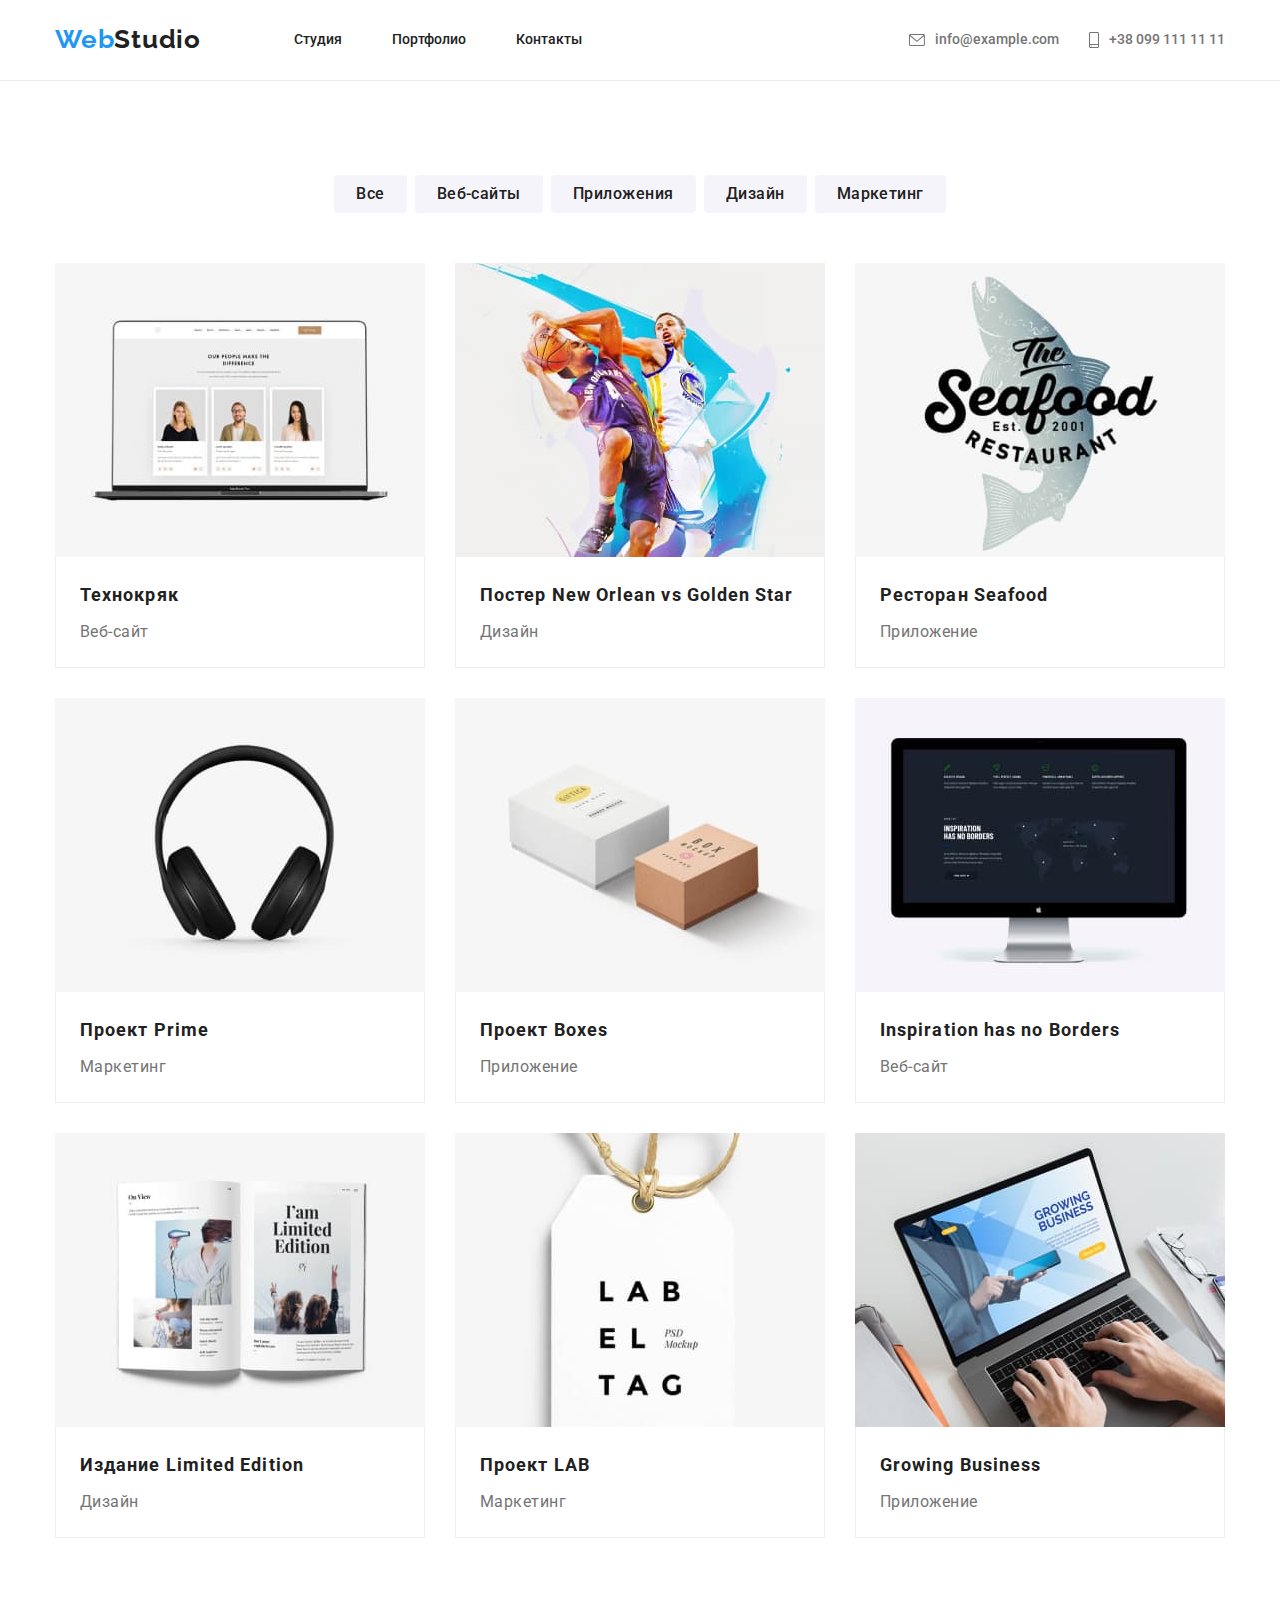
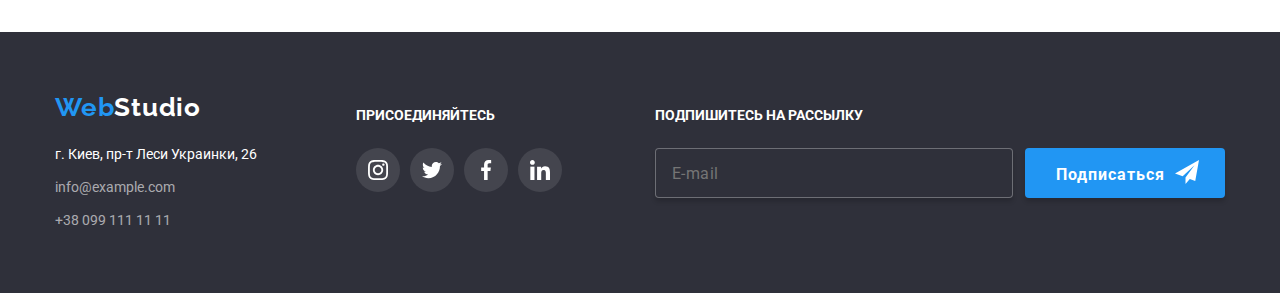
==== commit 91a7cdde: "rest_optimized_images" ====
--- a/portfolio.html
+++ b/portfolio.html
@@ -16,7 +16,17 @@
     <body>
         <header class="top">
             <div class="container top-container">
-                <a class="top-logo" href="#">Web<span>Studio</span></a>
+                <div class="mini-menu">
+                    <a class="top-logo" href="#">Web<span>Studio</span></a>
+                    <button class="menu-btn" type="button" aria-label="кнопка открытия меню" aria-expanded="false" data-menu-button>
+                    <svg class="menu-btn__icon" width="40px" height="40px">
+                        <use class="menu-btn__icon-open" href="./images/icons/icons6.svg#open-menu-icon">
+                        </use>
+                        <use class="menu-btn__icon-close" href="./images/icons/icons6.svg#close-menu-icon">
+                        </use>
+                    </svg>
+                    </button>
+                </div>
                 <nav class="top-menu">
                     <ul class="top-list">
                         <li class="top-list-item"><a href="index.html">Студия</a></li>
@@ -300,5 +310,46 @@
                 </div>
             </div>
         </footer>
+        <div class="mobile-overlay" data-menu>
+            <div class="mobile-menu">
+                <nav class="mobile-nav">
+                    <ul class="mobile-nav__list">
+                        <li class="mobile-nav__item">
+                            <a class="mobile-nav__link link" href="index.html">Студия</a>
+                        </li>
+                        <li class="mobile-nav__item">
+                            <a class="mobile-nav__link link" href="#">Портфолио</a>
+                        </li>
+                        <li class="mobile-nav__item">
+                            <a class="mobile-nav__link link" href="">Контакты</a>
+                        </li>
+                    </ul>
+                </nav>
+                <div class="mobile-menu__contacts">
+                    <a class="mobile-menu__link link" href="tel:+380991111111">+38 099 111 11 11</a>
+                    <a class="mobile-menu__link link" href="mailto:info@devstudio.com">info@devstudio.com</a>
+                </div>
+                <ul class="socials">
+                    <li class="socials__item">
+                        <a class="socials__link link" href="https://www.instagram.com/" target="_blank"
+                            rel="noopener noreferrer">Instagram</a>
+                    </li>
+                    <li class="socials__item">
+                        <a class="socials__link link" href="https://twitter.com/" target="_blank"
+                            rel="noopener noreferrer">Twitter</a>
+                    </li>
+                    <li class="socials__item">
+                        <a class="socials__link link" href="https://www.facebook.com/" target="_blank"
+                            rel="noopener noreferrer">Facebook</a>
+                    </li>
+                    <li class="socials__item">
+                        <a class="socials__link link" href="https://www.linkedin.com/" target="_blank"
+                            rel="noopener noreferrer">LinkedIn</a>
+                    </li>
+                </ul>
+            </div>
+        </div>
+        <script src="js/menu.js">
+        </script>
     </body>
 </html>--- a/css/main.min.css
+++ b/css/main.min.css
@@ -1 +1 @@
-:root{--main-text-color: #212121;--main-text-colorlight: #757575;--second-text-color: #2196F3;--third-text-color: #FFFFFF;--bg-color: #2F303A;--bg-colorlight: #F5F4FA;--main-color-icon: #AFB1B8;--main-font: "Roboto", "Arial", "Impact", sans-serif}.btn,.hero-but-butt,.hero__but{display:block;color:var(--third-text-color);background-color:var(--second-text-color);font-family:var(--main-font);font-size:16px;font-weight:700;letter-spacing:.06em;text-align:center;cursor:pointer;border-radius:4px;border-color:rgba(0,0,0,0);box-shadow:0px 4px 4px 0px rgba(0,0,0,.15)}*{list-style:none}h1,h2,h3,h4,h5,h6,p,ul{margin:0}img{display:block;max-width:100%;height:auto}*{list-style:none}h1,h2,h3,h4,h5,h6,p,ul{margin:0}img{display:block;max-width:100%;height:auto}body{font-family:var(--main-font);font-size:14px;line-height:1.71;color:var(--main-text-color)}.container{max-width:100%;margin:0 auto;padding:0 15px}@media screen and (min-width: 320px)and (max-width: 767px){.container{max-width:480px}}@media screen and (min-width: 768px)and (max-width: 1199px){.container{max-width:768px}}@media screen and (min-width: 1200px){.container{max-width:1200px}}.top{vertical-align:50%}.top-container{display:flex;align-items:center;height:60px}@media screen and (min-width: 320px)and (max-width: 767px){.top-container{height:60px}}@media screen and (min-width: 1200px){.top-container{height:80px}}.top-logo{font-family:"Raleway",sans-serif;color:var(--second-text-color);font-size:24px;font-style:normal;font-weight:700;line-height:1.17;letter-spacing:.03em;text-align:left;text-decoration:none;margin-right:276px}@media screen and (min-width: 320px)and (max-width: 479px){.top-logo{margin-right:121px}}@media screen and (min-width: 768px)and (max-width: 1199px){.top-logo{margin-right:88px}}@media screen and (min-width: 1200px){.top-logo{font-size:26px;line-height:1.19;margin-right:93px}}a.top-logo>span{color:var(--main-text-color)}.top-menu a{text-decoration:none;color:var(--main-text-color);font-weight:500;transition-property:color;transition-duration:250ms;transition-timing-function:cubic-bezier(0.4, 0, 0.2, 1)}@media screen and (max-width: 767px){.top-menu a{opacity:0}}.top-menu a:hover{color:var(--second-text-color)}.top-menu a:focus{color:var(--second-text-color)}.top-list{display:flex;align-items:center;padding:0}@media screen and (max-width: 767px){.top-list{display:none}}.top-list-item{margin-right:50px}.top-list-item:last-child{margin:0}.link{position:relative;display:block;text-decoration:none;color:var(--main-text-color)}@media screen and (max-width: 1199px){.top-adr>.top-adr-item:last-child>.link{margin-bottom:0px}}.current{color:var(--second-text-color)}.current:hover::after{content:"";display:block;position:absolute;bottom:-28px;left:0;width:100%;height:4px;border-radius:2px;background-color:var(--second-text-color)}.top-adr-social{padding-right:0;margin-right:0;margin-left:auto}.top-adr-social .top-adr{display:none;padding-top:0px;padding-bottom:0px;padding-right:0px}@media screen and (min-width: 768px){.top-adr-social .top-adr{display:block;align-items:center;justify-content:flex-end;padding-top:21px;padding-bottom:21px}}@media screen and (min-width: 1200px){.top-adr-social .top-adr{display:flex;align-items:center;justify-content:end;padding-top:32px;padding-bottom:32px}}.top-adr-social .top-adr-item:not(:last-child){margin-right:30px}.top-adr-social .link{display:flex;align-items:center;text-decoration:none;color:var(--main-text-colorlight);font-weight:500;transition-property:color;transition-duration:250ms;transition-timing-function:cubic-bezier(0.4, 0, 0.2, 1)}@media screen and (max-width: 768px){.top-adr-social .link{font-size:12px;line-height:14.06px;margin-bottom:10px}}.top-adr-social .link:hover,.top-adr-social .link:focus{color:var(--second-text-color)}.top-adr-social .socials-icons-top{margin-right:10px;fill:currentColor}@media screen and (max-width: 768px){.top-adr-social .socials-icons-top{font-size:12px;line-height:14.06px;width:14px;height:10px}}.top-adr-social .phone{width:10px;height:14px}.menu-btn{position:relative;display:block;width:40px;height:40px;background-color:rgba(0,0,0,0);border:none;outline:rgba(0,0,0,0);border-color:rgba(0,0,0,0);padding:0px;z-index:99}@media screen and (min-width: 768px){.menu-btn{display:none}}.menu-btn__icon{width:40px;height:40px}.menu-btn__icon-open{opacity:1;fill:var(--main-text-color)}.menu-btn__icon-open:hover{fill:var(--second-text-color)}.menu-btn__icon-close{opacity:0}.menu-btn.is-active .menu-btn__icon-open{opacity:0}.menu-btn.is-active .menu-btn__icon-close{opacity:1;fill:var(--main-text-color)}.mobile-overlay{position:fixed;top:0;left:0;width:100vw;height:100vh;z-index:10;transform:translateX(100%);visibility:hidden;transition:transform 300ms;pointer-events:none;background-color:var(--third-text-color);box-shadow:0px 4px 8px rgba(0,0,0,.04),0px 2px 4px rgba(0,0,0,.08),0px 1px 3px rgba(0,0,0,.16)}@media screen and (min-width: 768px){.mobile-overlay{display:none}}.mobile-overlay.is-open{transform:translateX(0);visibility:visible;pointer-events:initial}.mobile-menu{width:100%;height:100%;padding-top:48px;padding-left:40px;background-color:var(--third-text-color)}@media screen and (min-width: 768px){.mobile-menu{display:none}}.mobile-nav{margin-bottom:302px}.mobile-nav__list{padding-left:0;font-weight:500;font-size:40px;line-height:77px;text-align:center;letter-spacing:.02em;text-align:left}.mobile-nav__link{color:var(--main-text-color)}.mobile-nav__link:hover{color:var(--second-text-color)}.mobile-menu__contacts{margin-bottom:64px}.mobile-menu__link{font-weight:500;font-size:24px;line-height:28px;letter-spacing:.02em;color:var(--main-text-colorlight)}.mobile-menu__link:hover{color:var(--second-text-color)}.mobile-menu__link:first-child{padding-bottom:32px;font-weight:500;font-size:34px;line-height:40px;color:var(--second-text-color)}.socials{display:flex;padding-left:0px}.socials__item{padding-right:10px}.socials__item:not(:first-child){padding-left:10px}.socials__item:not(:last-child){border-right:1px solid rgba(33,33,33,.2)}.socials__link{font-weight:500;font-size:18px;line-height:22px;letter-spacing:.02em;color:#2196f3}.promodemo{background-color:#fff;border-top:1px solid #ececec;padding-top:94px;padding-bottom:94px}.promodemo__container{display:flex;flex-direction:column;align-items:center}.promodemo__container-list{display:flex;flex-wrap:wrap;padding-left:0}.promodemo__item{margin-right:8px;margin-bottom:50px}.promodemo__item:last-child{margin-right:0}.promo-titles{font-family:var(--main-font);background-color:var(--bg-colorlight);color:var(--main-text-color);font-weight:500;font-size:16px;line-height:1.63;letter-spacing:.03em;cursor:pointer;padding:6px 22px;border-radius:4px;border:rgba(255,255,255,0);transition-property:background-color color box-shadow;transition-duration:250ms;transition-timing-function:cubic-bezier(0.4, 0, 0.2, 1)}.promo-titles:hover{background-color:var(--second-text-color);color:var(--third-text-color);box-shadow:0px 2px 2px 0px rgba(0,0,0,.12),0px 1px 2px 0px rgba(0,0,0,.08),0px 3px 1px 0px rgba(0,0,0,.1)}.promo-titles:focus{background-color:var(--second-text-color);color:var(--third-text-color);box-shadow:0px 2px 2px 0px rgba(0,0,0,.12),0px 1px 2px 0px rgba(0,0,0,.08),0px 3px 1px 0px rgba(0,0,0,.1)}.demo__container-list{display:flex;flex-wrap:wrap;padding-left:0}.demo__item{width:370px;background:#fff;transition-property:cursor box-shadow;transition-duration:250ms;transition-timing-function:cubic-bezier(0.4, 0, 0.2, 1)}.demo__item:hover{cursor:pointer;box-shadow:1px 4px 6px 0px rgba(0,0,0,.16),0px 4px 4px 0px rgba(0,0,0,.06),0px 1px 1px 0px rgba(0,0,0,.12)}.demo__item:not(:nth-child(3n+3)){margin-right:30px}.demo__item:not(:nth-child(n+7)){margin-bottom:30px}.demo__item-pic{display:block}.demo__thumb{position:relative;cursor:pointer;overflow:hidden}.demo__descr{display:flex;align-items:center;justify-content:center;width:100%;height:100%;position:absolute;left:0px;bottom:0px;padding:24px;color:var(--third-text-color);background-color:rgba(33,150,243,.9);text-align:left;font-size:18px;line-height:1.71;letter-spacing:3%;transform:translateY(100%);transition:transform;transition-duration:250ms}.demo__thumb:hover .demo__descr{transform:translateY(0%)}.demo__block{border-top:0px;border-right:1px solid #eee;border-bottom:1px solid #eee;border-left:1px solid #eee;padding-top:20px;padding-bottom:20px;padding-left:24px}.demo__titles{color:var(--main-text-color);font-weight:700;font-size:18px;line-height:2;letter-spacing:.06em;padding-bottom:4px}.demo__position{color:var(--main-text-colorlight);font-size:16px;line-height:1.88;letter-spacing:.03em}.btn,.hero-but-butt,.hero__but{display:block;color:var(--third-text-color);background-color:var(--second-text-color);font-family:var(--main-font);font-size:16px;font-weight:700;letter-spacing:.06em;text-align:center;cursor:pointer;border-radius:4px;border-color:rgba(0,0,0,0);box-shadow:0px 4px 4px 0px rgba(0,0,0,.15)}.hero{width:100%;max-width:480px;margin:0 auto;color:var(--third-text-color);background-color:var(--bg-color);padding-top:118px;padding-bottom:118px;background-image:linear-gradient(to bottom, rgba(47, 48, 58, 0.4), rgba(47, 48, 58, 0.4)),url(../images/480_400.png)}@media screen and (min-width: 768px)and (max-width: 1199px){.hero{max-width:768px;margin:0 auto;background-image:linear-gradient(to bottom, rgba(47, 48, 58, 0.4), rgba(47, 48, 58, 0.4)),url(../images/768_400.png)}}@media screen and (min-width: 1200px){.hero{max-width:1600px;padding-top:200px;padding-bottom:200px;margin:0 auto;background-image:linear-gradient(to bottom, rgba(47, 48, 58, 0.4), rgba(47, 48, 58, 0.4)),url(../images/img_HEROpro.jpg)}}.hero__container{display:flex;flex-direction:column;align-items:center}.hero__title{text-transform:uppercase;font-size:26px;font-weight:900;line-height:1.62;letter-spacing:.06em;text-align:center;padding-bottom:30px}@media screen and (min-width: 1200px){.hero__title{font-size:44px;line-height:1.36}}.hero__but{margin:0 auto;line-height:1.875;padding:8px 30px}.deal{padding-top:60px;padding-bottom:60px}@media screen and (min-width: 1200px){.deal{padding-top:94px;padding-bottom:0px}}.deal__container{display:flex;flex-direction:column;align-items:center}.deal__container-list{display:block;padding-left:0px}@media screen and (min-width: 768px)and (max-width: 1199px){.deal__container-list{display:flex;flex-wrap:wrap;gap:30px;padding-left:0}}@media screen and (min-width: 1200px){.deal__container-list{display:flex;padding-left:0}}.deal__pic{display:flex;position:relative;width:100%;max-width:450px;height:120px;justify-content:center;align-items:center;border-radius:4px;margin-bottom:30px;background-color:var(--bg-colorlight)}@media screen and (min-width: 1200px){.deal__pic{width:270px;height:120px;margin-left:0px;margin-right:0px}}.deal__titles{color:var(--main-text-color);font-size:14px;font-weight:700;line-height:1.14;letter-spacing:.03em;text-transform:uppercase;width:270px;height:16px}.deal__article{height:75px;color:var(--main-text-colorlight);font-size:14px;line-height:1.71;letter-spacing:.03em;justify-content:right;padding-top:10px;margin-bottom:30px;margin:0 auto}@media screen and (min-width: 320px)and (max-width: 479px){.deal__article{margin-bottom:10px}}@media screen and (max-width: 1199px){.deal__article{color:var(--main-text-colorlight);font-size:14px;line-height:1.71;letter-spacing:.03em;padding-top:10px}}.deal__icon{display:flex;position:absolute;justify-content:center;align-items:center;fill:var(--main-color-icon)}@media screen and (min-width: 768px)and (max-width: 1199px){.container-item{width:354px;height:251px;margin-right:0px;margin-left:0px;flex:1 1 calc(50% - 30px)}}@media screen and (min-width: 1200px){.container-item{position:static;margin-right:30px}}.container-item:last-child{margin-right:0px}.team{background-color:var(--bg-colorlight);padding-top:60px;padding-bottom:60px}@media screen and (min-width: 768px)and (max-width: 1199px){.team{padding-bottom:30px}}@media screen and (min-width: 1200px){.team{padding-top:94px;padding-bottom:94px}}.team-container{display:flex;flex-direction:column;align-items:center}.team-title{font-weight:700;font-size:36px;line-height:1.17;letter-spacing:.03em;padding-bottom:30px}@media screen and (min-width: 1200px){.team-title{padding-bottom:50px}}.team-container-list{display:flex;flex-wrap:wrap;gap:30px;padding-left:0;max-width:100%}@media screen and (min-width: 1200px){.team-container-list{flex-wrap:nowrap;align-items:center;padding-left:0}}.teamit{width:450px;height:622px;border-bottom-right-radius:4px;border-bottom-left-radius:4px;box-shadow:0px 2px 1px 0px rgba(0,0,0,.2),0px 1px 1px 0px rgba(0,0,0,.14),0px 1px 3px 0px rgba(0,0,0,.12)}@media screen and (min-width: 320px)and (max-width: 479px){.teamit{height:auto}}@media screen and (min-width: 768px)and (max-width: 1199px){.teamit{width:354px;height:auto;flex:1 1 calc(50% - 30px);margin-bottom:30px;box-shadow:0px 1px 3px rgba(0,0,0,.12),0px 1px 1px rgba(0,0,0,.14),0px 2px 1px rgba(0,0,0,.2)}}@media screen and (min-width: 1200px){.teamit{padding-right:0px;padding-left:0px;margin-right:0px;margin-left:0px;width:270px;height:auto}}.img-teamit{display:block;width:450px;height:460px}@media screen and (min-width: 320px)and (max-width: 479px){.img-teamit{width:100vw;height:auto}}@media screen and (min-width: 768px)and (max-width: 1199px){.img-teamit{width:354px;height:374px}}@media screen and (min-width: 1200px){.img-teamit{height:270px}}.bot-teamit{background-color:var(--third-text-color);padding-top:30px;padding-bottom:30px}@media screen and (min-width: 320px)and (max-width: 479px){.bot-teamit{max-width:100vw}}@media screen and (max-width: 1199px){.bot-teamit{padding-bottom:24px}}.team-titles{color:var(--main-text-color);font-weight:500;font-size:16px;line-height:1.19;letter-spacing:.03em;padding-bottom:10px;text-align:center}.team-position{color:var(--main-text-colorlight);font-size:16px;line-height:1.19;letter-spacing:.03em;text-align:center;padding-bottom:16px}.team-social-list{display:flex;padding-left:122px;padding-right:122px;justify-content:space-between}@media screen and (min-width: 320px)and (max-width: 479px){.team-social-list{padding-left:0;padding-right:0;justify-content:center}}@media screen and (min-width: 768px)and (max-width: 1199px){.team-social-list{padding-left:74px;padding-right:74px}}@media screen and (min-width: 1200px){.team-social-list{padding-left:32px;padding-right:32px}}.team-social-link{display:flex;width:44px;height:44px;justify-content:center;align-items:center;background-color:rgba(255,255,255,0);border-radius:50%;transition-property:background-color;transition-duration:250ms;transition-timing-function:cubic-bezier(0.4, 0, 0.2, 1)}.team-social-link:hover{background-color:var(--second-text-color)}.team-social-link:focus{background-color:var(--second-text-color)}.team-social-link:hover>.social-icon{fill:var(--third-text-color)}.team-social-link:focus>.social-icon{fill:var(--third-text-color)}.social-icon{fill:var(--main-color-icon)}.rools{padding-top:94px;padding-bottom:94px}@media screen and (max-width: 1199px){.rools{display:none}}.rools-container{display:flex;flex-direction:column;align-items:center}.pic{height:294px}.rools-container-list-pic{position:relative;display:flex;padding-left:0}.plashka{display:block;position:absolute;bottom:0;width:370px;height:70px;background-color:rgba(47,48,58,.8)}.plashka-txt{position:absolute;top:27px;color:var(--bg-colorlight);font-size:14px;font-weight:700;line-height:1.14;letter-spacing:.03em;text-transform:uppercase}.plashka-txt:nth-child(1){left:83px}.plashka-txt:nth-child(2){left:86px}.plashka-txt:nth-child(3){left:95px}.clients{padding-top:94px}@media screen and (max-width: 1199px){.clients{padding-top:60px}}.clients__container{display:flex;flex-direction:column;align-items:center}.clients__title{font-weight:700;font-size:36px;line-height:1.17;letter-spacing:.03em;padding-bottom:50px}@media screen and (min-width: 320px)and (max-width: 479px){.clients__title{text-align:center}}@media screen and (max-width: 1199px){.clients__title{font-size:28px;padding-bottom:30px}}.clients__list{display:flex;align-items:center;padding-left:0px;padding-bottom:94px}@media screen and (min-width: 320px)and (max-width: 479px){.clients__list{justify-content:center}}@media screen and (min-width: 320px)and (max-width: 1199px){.clients__list{flex-wrap:wrap;gap:30px;padding-left:0;padding-bottom:60px}}.clients__link{display:flex;width:170px;height:92px;justify-content:center;align-items:center;margin-right:15px;margin-left:15px;border-radius:4px;border-width:1px;border-color:var(--main-color-icon);border-style:solid;background-color:var --third-text-color;transition-property:border-color;transition-duration:250ms;transition-timing-function:cubic-bezier(0.4, 0, 0.2, 1)}@media screen and (min-width: 320px)and (max-width: 767px){.clients__link{width:210px;height:92px;margin-right:0px;margin-left:0px;flex:1 1 calc(50% - 30px)}}@media screen and (min-width: 768px)and (max-width: 1199px){.clients__link{width:226px;height:92px;margin-right:0px;margin-left:0px;flex:1 1 calc(33.3333333333% - 30px)}}.clients__link:hover{border-color:var(--second-text-color)}.clients__link:focus{border-color:var(--second-text-color)}.clients__link:hover>.clients__icon{fill:var(--second-text-color)}.clients__link:focus>.clients__icon{fill:var(--second-text-color)}.clients__icon{fill:var(--main-color-icon);transition-property:fill;transition-duration:250ms;transition-timing-function:cubic-bezier(0.4, 0, 0.2, 1)}.btn,.hero-but-butt,.hero__but{display:block;color:var(--third-text-color);background-color:var(--second-text-color);font-family:var(--main-font);font-size:16px;font-weight:700;letter-spacing:.06em;text-align:center;cursor:pointer;border-radius:4px;border-color:rgba(0,0,0,0);box-shadow:0px 4px 4px 0px rgba(0,0,0,.15)}.bottom{width:inherit;color:var(--third-text-color);background-color:var(--bg-color);padding-top:60px;padding-bottom:60px;align-items:center}@media screen and (min-width: 320px)and (max-width: 767px){.bottom{padding-bottom:130px;height:603px}}@media screen and (min-width: 768px)and (max-width: 1199px){.bottom{padding-bottom:130px}}.bottom__f_s_containers{display:flex}@media screen and (min-width: 768px)and (max-width: 1199px){.bottom__f_s_containers{justify-content:space-evenly}}@media screen and (min-width: 320px)and (max-width: 767px){.bottom__f_s_containers{display:block}}.bottom__container{display:flex;flex-direction:column;width:231px;padding-right:0px}@media screen and (min-width: 320px)and (max-width: 767px){.bottom__container{align-items:center;width:auto;padding:0px}}.bottom__container2{padding-left:70px;padding-right:0px}@media screen and (min-width: 320px)and (max-width: 767px){.bottom__container2{padding-left:0px;padding-right:0px;align-items:center}}@media screen and (min-width: 768px)and (max-width: 1199px){.bottom__container2{padding-left:0px;padding-right:0px}}.bottom__container3{padding-left:93px;padding-right:0px}@media screen and (min-width: 320px)and (max-width: 767px){.bottom__container3{align-items:center;padding-left:0px;padding-right:0px}}@media screen and (min-width: 768px)and (max-width: 1199px){.bottom__container3{position:relative;top:60px;padding-left:0px;display:block;justify-content:center;align-items:center;text-align:center}}.bottom__attach{font-family:var(--main-font);font-weight:700;text-transform:uppercase;padding-bottom:20px;padding-top:12px}@media screen and (min-width: 320px)and (max-width: 767px){.bottom__attach{text-align:center;padding-bottom:20px;padding-top:60px}}@media screen and (min-width: 768px)and (max-width: 1199px){.bottom__attach{padding-top:5px}}.bottom__social-list{display:flex;justify-content:flex-start;padding-left:0px}@media screen and (min-width: 320px)and (max-width: 1199px){.bottom__social-list{justify-content:center}}.bottom__social-item{padding-right:10px}.bottom__social-item:last-child{padding-right:0px}.bottom__social-link{display:flex;width:44px;height:44px;justify-content:center;align-items:center;background-color:rgba(255,255,255,.1);border-radius:50%;transition-property:background-color;transition-duration:250ms;transition-timing-function:cubic-bezier(0.4, 0, 0.2, 1)}.bottom__social-link:hover{background-color:var(--second-text-color)}.bottom__social-link:focus{background-color:var(--second-text-color)}.bottom__social-icon{fill:var(--third-text-color)}.bottom__logo{font-family:"Raleway",sans-serif;color:var(--second-text-color);font-size:26px;font-weight:700;line-height:1.19;letter-spacing:.03em;text-decoration:none;padding-bottom:20px}@media screen and (min-width: 320px)and (max-width: 767px){.bottom__logo{display:flex;align-items:center}}.bottom span{color:var(--third-text-color)}@media screen and (min-width: 320px)and (max-width: 767px){.bottom span{display:flex;align-items:center}}.bottom__adr-list{padding-left:0}@media screen and (min-width: 320px)and (max-width: 767px){.bottom__adr-list{display:inline-block;align-items:center;justify-content:center}}.bottom__adr-item{display:block}.bottom__adr-item:nth-last-child(n+2){padding-bottom:9px}@media screen and (min-width: 320px)and (max-width: 767px){.bottom__adr-item:nth-last-child(n+2){padding-bottom:8px}}.bottom__adr-info{font-style:normal;text-decoration:none;color:var(--third-text-color);transition-property:color;transition-duration:250ms;transition-timing-function:cubic-bezier(0.4, 0, 0.2, 1)}@media screen and (min-width: 320px)and (max-width: 767px){.bottom__adr-info{display:block}}.bottom__adr-info:hover{color:var(--second-text-color)}.bottom__adr-info:focus{color:var(--second-text-color)}.bottom__adr-c{font-style:normal;text-decoration:none;color:rgba(255,255,255,.6);transition-property:color;transition-duration:250ms;transition-timing-function:cubic-bezier(0.4, 0, 0.2, 1)}@media screen and (min-width: 320px)and (max-width: 767px){.bottom__adr-c{display:block;text-align:center}}.bottom__adr-c:hover{color:var(--second-text-color)}.bottom__adr-c:focus{color:var(--second-text-color)}.bottom__butt{width:212px;display:flex;justify-content:end;top:48px}@media screen and (min-width: 320px)and (max-width: 767px){.bottom__butt{display:flex;justify-content:center;width:auto;height:50px;margin-top:20px}}@media screen and (min-width: 768px)and (max-width: 1199px){.bottom__butt{position:relative;top:80px;width:738px;height:50px;justify-content:center}}.fotter-container{display:flex;padding-left:15px}@media screen and (min-width: 320px)and (max-width: 767px){.fotter-container{display:block;align-items:center}}@media screen and (min-width: 768px)and (max-width: 1199px){.fotter-container{display:block}}a.bott__logo>span{color:var(--third-text-color)}.name-lable-bottom{position:relative}.name-label-input-bottom{border-radius:4px;background-color:var(--bg-color);width:450px;height:50px;border:1px solid rgba(255,255,255,.3);padding-left:16px;box-shadow:0px 4px 4px rgba(0,0,0,.15);font-weight:400;font-size:16px;line-height:20px;letter-spacing:.03em;color:var(--third-text-color)}@media screen and (min-width: 320px)and (max-width: 479px){.name-label-input-bottom{margin-left:15px;margin-right:15px}}@media screen and (min-width: 320px)and (max-width: 767px){.name-label-input-bottom{max-width:90vw;width:450px;margin:0 auto;resize:vertical}}@media screen and (min-width: 1200px){.name-label-input-bottom{width:358px}}.div-icon-bottom{position:absolute;top:0px;left:0px;display:flex;width:79px;height:50px;color:red;align-items:center;justify-content:center}.input-icon-bottom{color:rgba(255,255,255,.6);font-weight:400;font-size:16px;line-height:20px;letter-spacing:.03em}.hero-but-butt{position:absolute;width:200px;height:50px;line-height:30px;margin-top:56px;padding:10px 62px 10px 29px}@media screen and (min-width: 320px)and (max-width: 767px){.hero-but-butt{display:flex;margin-left:auto;margin-top:0px}}@media screen and (min-width: 768px)and (max-width: 1199px){.hero-but-butt{margin-top:0px}}.h-butt{display:flex;width:143px;justify-content:center}.butt-sing{width:109px;height:30px}.butt-svg{width:24px;height:24px;margin-left:10px}.backdrop{position:fixed;width:100vw;height:100vh;top:0;left:50%;transform:translateX(-50%);opacity:1;visibility:visible;pointer-events:initial;background-color:rgba(0,0,0,.2);transition:opacity var(--bg-colorlight),visibility var(--bg-colorlight);transition-duration:250ms}.backdrop.is-hidden{opacity:0;visibility:hidden;pointer-events:none}.modal-wrapper{position:absolute;top:50%;left:50%;transform:translate(-50%, -50%);width:528px;height:581px;padding:40px 40px 0;box-shadow:0px 1px 3px rgba(0,0,0,.12),0px 1px 1px rgba(0,0,0,.14),0px 2px 1px rgba(0,0,0,.2);border-radius:4px;background-color:#fff}@media screen and (min-width: 320px)and (max-width: 479px){.modal-wrapper{width:450px;height:609px}}@media screen and (min-width: 480px)and (max-width: 1199px){.modal-wrapper{width:450px;height:609px}}.modal-btn{position:absolute;top:8px;right:8px;width:30px;height:30px;background-color:#fff;border:1px solid rgba(0,0,0,.1);padding:0px;border-radius:50%;cursor:pointer;display:flex;align-items:center;justify-content:center}.icon-close{display:flex;width:11px;height:11px;fill:#000;transition-property:fill;transition-duration:250ms;transition-timing-function:cubic-bezier(0.4, 0, 0.2, 1)}.modal-btn:hover>.icon-close,.modal-btn:focus>.icon-close{fill:var(--second-text-color)}input.name-label-input{padding:8px;font-family:inherit;transition-property:fill;transition-duration:250ms;transition-timing-function:cubic-bezier(0.4, 0, 0.2, 1)}label{display:flex;flex-direction:column;margin-bottom:10px}.name-label{position:relative;font-size:12px;line-height:14px;letter-spacing:.01em;transition-property:fill color;transition-duration:250ms;transition-timing-function:cubic-bezier(0.4, 0, 0.2, 1)}.name-label:hover>.text-field,.name-label:focus>.text-field{border-color:var(--second-text-color);cursor:pointer;transition:border-color 250ms cubic-bezier(0.4, 0, 0.2, 1)}.name-label:hover>.name-label-input,.name-label:focus>.name-label-input{border-color:var(--second-text-color);cursor:pointer;transition:border-color 250ms cubic-bezier(0.4, 0, 0.2, 1)}.name-label:hover>.div-icon>.input-icon,.name-label:focus>.div-icon>.input-icon{fill:var(--second-text-color);cursor:pointer;transition:fill 250ms cubic-bezier(0.4, 0, 0.2, 1)}.name-label-span{margin-bottom:4px;font-weight:400;color:var(--main-text-colorlight);letter-spacing:.01em}@media screen and (min-width: 320px)and (max-width: 1199px){.name-label-span{font-size:12px;line-height:14px}}input.name-label-input{border-radius:4px;width:448px;height:40px;border:1px solid rgba(33,33,33,.2);padding-left:42px}@media screen and (min-width: 320px)and (max-width: 1199px){input.name-label-input{width:370px}}.name-label-input:focus+.div-icon>.input-icon{fill:var(--second-text-color)}.div-icon{display:flex;width:42px;height:40px;align-items:center;justify-content:center;position:absolute;top:18px;left:0}.input-icon{position:absolute;fill:var(--main-text-color)}.text-field{width:448px;height:120px;resize:none;padding:12px 16px;border:1px solid rgba(33,33,33,.2);border-radius:4px}@media screen and (min-width: 320px)and (max-width: 1199px){.text-field{width:370px}}.text-field::placeholder{font-style:normal;font-weight:400;font-size:12px;line-height:14px;letter-spacing:.01em;color:rgba(117,117,117,.5)}.submit{position:relative;left:50%;transform:translate(-50%, 0);margin-top:20px;display:inline-block;width:200px;height:50px;padding:10px 55px;border:none;border-radius:4px;background-color:#2196f3;color:#fff;font-weight:700;font-size:16px;line-height:30px;letter-spacing:.06em;cursor:pointer;box-shadow:0px 4px 4px rgba(0,0,0,.15)}.submit:hover,.submit:focus{background-color:#1976d2}.form_txt{font-weight:bold;font-size:20px;line-height:23px;letter-spacing:3%;padding-bottom:12px;text-align:center}@media screen and (min-width: 320px)and (max-width: 1199px){.form_txt{line-height:30px}}.checkbox-label{display:block;flex-direction:row;align-items:center;padding-left:12px}.checkbox{-webkit-appearance:none;-moz-appearance:none;appearance:none;position:absolute}.icon{position:relative;display:inline-block;width:16px;height:15px;border:2px solid #000;border-radius:2px;transition-property:background-color border;transition-duration:250ms;transition-timing-function:cubic-bezier(0.4, 0, 0.2, 1)}.checkbox:checked+.icon{background-color:var(--second-text-color);border:0px}.checkbox+.icon>.input-icon{width:16px;height:15px;opacity:0;transition-property:opacity;transition-duration:250ms;transition-timing-function:cubic-bezier(0.4, 0, 0.2, 1)}.checkbox:checked+.icon>.input-icon{fill:var(--bg-colorlight);opacity:1}.txt{padding-left:8.38px;color:var(--main-text-colorlight);font-weight:400;font-size:14px;line-height:24px;letter-spacing:.03em}@media screen and (min-width: 320px)and (max-width: 1199px){.txt{font-size:12px;line-height:14px}}.checkbox-label a{color:var(--second-text-color)}/*# sourceMappingURL=main.min.css.map */+:root{--main-text-color: #212121;--main-text-colorlight: #757575;--second-text-color: #2196F3;--third-text-color: #FFFFFF;--bg-color: #2F303A;--bg-colorlight: #F5F4FA;--main-color-icon: #AFB1B8;--main-font: "Roboto", "Arial", "Impact", sans-serif}.btn,.hero-but-butt,.hero__but{display:block;color:var(--third-text-color);background-color:var(--second-text-color);font-family:var(--main-font);font-size:16px;font-weight:700;letter-spacing:.06em;text-align:center;cursor:pointer;border-radius:4px;border-color:rgba(0,0,0,0);box-shadow:0px 4px 4px 0px rgba(0,0,0,.15)}*{list-style:none}h1,h2,h3,h4,h5,h6,p,ul{margin:0}img{display:block;max-width:100%;height:auto}*{list-style:none}h1,h2,h3,h4,h5,h6,p,ul{margin:0}img{display:block;max-width:100%;height:auto}body{font-family:var(--main-font);font-size:14px;line-height:1.71;color:var(--main-text-color)}.container{max-width:100%;margin:0 auto;padding:0 15px}@media screen and (min-width: 320px)and (max-width: 767px){.container{max-width:480px}}@media screen and (min-width: 768px)and (max-width: 1199px){.container{max-width:768px}}@media screen and (min-width: 1200px){.container{max-width:1200px}}.top{vertical-align:50%}.top-container{display:flex;align-items:center;height:60px}@media screen and (min-width: 320px)and (max-width: 767px){.top-container{height:60px}}@media screen and (min-width: 768px){.top-container{height:80px}}@media screen and (min-width: 320px)and (max-width: 767px){.mini-menu{display:flex;justify-content:space-between;max-width:100vw;width:450px;align-items:center}}.top-logo{font-family:"Raleway",sans-serif;color:var(--second-text-color);font-size:24px;font-style:normal;font-weight:700;line-height:1.17;letter-spacing:.03em;text-align:left;text-decoration:none;margin-right:276px}@media screen and (min-width: 320px)and (max-width: 767px){.top-logo{margin-right:0px}}@media screen and (min-width: 768px)and (max-width: 1199px){.top-logo{margin-right:88px}}@media screen and (min-width: 1200px){.top-logo{font-size:26px;line-height:1.19;margin-right:93px}}a.top-logo>span{color:var(--main-text-color)}.top-menu a{text-decoration:none;color:var(--main-text-color);font-weight:500;transition-property:color;transition-duration:250ms;transition-timing-function:cubic-bezier(0.4, 0, 0.2, 1)}@media screen and (max-width: 767px){.top-menu a{opacity:0}}.top-menu a:hover{color:var(--second-text-color)}.top-menu a:focus{color:var(--second-text-color)}.top-list{display:flex;align-items:center;padding:0}@media screen and (max-width: 767px){.top-list{display:none}}.top-list-item{margin-right:50px}.top-list-item:last-child{margin:0}.link{position:relative;display:block;text-decoration:none;color:var(--main-text-color)}@media screen and (max-width: 1199px){.top-adr>.top-adr-item:last-child>.link{margin-bottom:0px}}.current{color:var(--second-text-color)}.current:hover::after{content:"";display:block;position:absolute;bottom:-28px;left:0;width:100%;height:4px;border-radius:2px;background-color:var(--second-text-color)}.top-adr-social{padding-right:0;margin-right:0;margin-left:auto}.top-adr-social .top-adr{display:none;padding-top:0px;padding-bottom:0px;padding-right:0px}@media screen and (min-width: 768px){.top-adr-social .top-adr{display:block;align-items:center;justify-content:flex-end;padding-top:21px;padding-bottom:21px}}@media screen and (min-width: 1200px){.top-adr-social .top-adr{display:flex;align-items:center;justify-content:end;padding-top:32px;padding-bottom:32px}}.top-adr-social .top-adr-item:not(:last-child){margin-right:30px}.top-adr-social .link{display:flex;align-items:center;text-decoration:none;color:var(--main-text-colorlight);font-weight:500;transition-property:color;transition-duration:250ms;transition-timing-function:cubic-bezier(0.4, 0, 0.2, 1)}@media screen and (max-width: 1199px){.top-adr-social .link{font-size:12px;line-height:14.06px;margin-bottom:10px}}.top-adr-social .link:hover,.top-adr-social .link:focus{color:var(--second-text-color)}.top-adr-social .socials-icons-top{margin-right:10px;fill:currentColor}@media screen and (min-width: 768px){.top-adr-social .socials-icons-top{font-size:12px;line-height:14.06px}}.top-adr-social .socials-icons-top .phone{width:10px;height:16px}.menu-btn{position:relative;display:block;width:40px;height:40px;background-color:rgba(0,0,0,0);border:none;outline:rgba(0,0,0,0);border-color:rgba(0,0,0,0);padding:0px;z-index:99}@media screen and (min-width: 768px){.menu-btn{display:none}}.menu-btn__icon{width:40px;height:40px}.menu-btn__icon-open{opacity:1;fill:var(--main-text-color)}.menu-btn__icon-open:hover{fill:var(--second-text-color)}.menu-btn__icon-close{opacity:0}.menu-btn.is-active .menu-btn__icon-open{opacity:0}.menu-btn.is-active .menu-btn__icon-close{opacity:1;fill:var(--main-text-color)}.mobile-overlay{position:fixed;top:0;left:0;width:100vw;height:100vh;z-index:10;transform:translateX(100%);visibility:hidden;transition:transform 300ms;pointer-events:none;background-color:var(--third-text-color);box-shadow:0px 4px 8px rgba(0,0,0,.04),0px 2px 4px rgba(0,0,0,.08),0px 1px 3px rgba(0,0,0,.16)}@media screen and (min-width: 768px){.mobile-overlay{display:none}}.mobile-overlay.is-open{transform:translateX(0);visibility:visible;pointer-events:initial}.mobile-menu{width:100%;height:100%;padding-top:48px;padding-left:40px;background-color:var(--third-text-color)}@media screen and (min-width: 768px){.mobile-menu{display:none}}.mobile-nav{margin-bottom:302px}.mobile-nav__list{padding-left:0;font-weight:500;font-size:40px;line-height:77px;text-align:center;letter-spacing:.02em;text-align:left}.mobile-nav__link{color:var(--main-text-color)}.mobile-nav__link:hover{color:var(--second-text-color)}.mobile-menu__contacts{margin-bottom:64px}.mobile-menu__link{font-weight:500;font-size:24px;line-height:28px;letter-spacing:.02em;color:var(--main-text-colorlight)}.mobile-menu__link:hover{color:var(--second-text-color)}.mobile-menu__link:first-child{padding-bottom:32px;font-weight:500;font-size:34px;line-height:40px;color:var(--second-text-color)}.socials{display:flex;padding-left:0px}.socials__item{padding-right:10px}.socials__item:not(:first-child){padding-left:10px}.socials__item:not(:last-child){border-right:1px solid rgba(33,33,33,.2)}.socials__link{font-weight:500;font-size:18px;line-height:22px;letter-spacing:.02em;color:#2196f3}.promodemo{background-color:#fff;border-top:1px solid #ececec;padding-top:94px;padding-bottom:94px}@media screen and (min-width: 320px)and (max-width: 1199px){.promodemo{padding:60px 0px}}.promodemo__container{display:flex;flex-direction:column;align-items:center}.promodemo__container-list{display:flex;flex-direction:row;padding-left:0}@media screen and (min-width: 320px)and (max-width: 767px){.promodemo__container-list{flex-wrap:wrap;margin-bottom:40px}}.promodemo__item{margin-right:8px;margin-bottom:50px}.promodemo__item:last-child{margin-right:0}@media screen and (min-width: 768px)and (max-width: 1199px){.promodemo__item{margin-bottom:30px}}@media screen and (max-width: 767px){.promodemo__item{margin-bottom:15px}}.promo-titles{font-family:var(--main-font);background-color:var(--bg-colorlight);color:var(--main-text-color);font-weight:500;font-size:16px;line-height:1.63;letter-spacing:.03em;cursor:pointer;padding:6px 22px;border-radius:4px;border:rgba(255,255,255,0);transition-property:background-color color box-shadow;transition-duration:250ms;transition-timing-function:cubic-bezier(0.4, 0, 0.2, 1)}.promo-titles:hover{background-color:var(--second-text-color);color:var(--third-text-color);box-shadow:0px 2px 2px 0px rgba(0,0,0,.12),0px 1px 2px 0px rgba(0,0,0,.08),0px 3px 1px 0px rgba(0,0,0,.1)}.promo-titles:focus{background-color:var(--second-text-color);color:var(--third-text-color);box-shadow:0px 2px 2px 0px rgba(0,0,0,.12),0px 1px 2px 0px rgba(0,0,0,.08),0px 3px 1px 0px rgba(0,0,0,.1)}.demo__container-list{display:flex;flex-wrap:wrap;padding-left:0;max-width:100%}@media screen and (min-width: 320px)and (max-width: 1199px){.demo__container-list{gap:30px}}.demo__item{width:370px;background:#fff;transition-property:cursor box-shadow;transition-duration:250ms;transition-timing-function:cubic-bezier(0.4, 0, 0.2, 1)}@media screen and (min-width: 768px)and (max-width: 1199px){.demo__item{width:354px;height:404px;margin-right:0px;margin-bottom:0px;flex:1 1 calc(50% - 30px)}.demo__item:first-child,.demo__item:first-child+li{height:440px}.demo__item:first-child .demo__block,.demo__item:first-child+li .demo__block{height:146px}}@media screen and (min-width: 320px)and (max-width: 767px){.demo__item{max-width:100vw;width:450px}}.demo__item:hover{cursor:pointer;box-shadow:1px 4px 6px 0px rgba(0,0,0,.16),0px 4px 4px 0px rgba(0,0,0,.06),0px 1px 1px 0px rgba(0,0,0,.12)}.demo__item:not(:nth-child(3n+3)){margin-right:30px}@media screen and (min-width: 320px)and (max-width: 1199px){.demo__item:not(:nth-child(3n+3)){margin-right:0px}}.demo__item:not(:nth-child(n+7)){margin-bottom:30px}@media screen and (min-width: 320px)and (max-width: 1199px){.demo__item:not(:nth-child(n+7)){margin-bottom:0px}}@media screen and (min-width: 768px)and (max-width: 1199px){.demo__item:last-child{width:354px}}.demo__item-pic{display:block;width:370px;height:294px}@media screen and (min-width: 768px)and (max-width: 1199px){.demo__item-pic{width:354px}}@media screen and (min-width: 480px)and (max-width: 767px){.demo__item-pic{width:450px;height:294px}}.demo__thumb{position:relative;cursor:pointer;overflow:hidden}@media screen and (min-width: 768px)and (max-width: 1199px){.demo__thumb{width:354px}}.demo__descr{display:flex;align-items:center;justify-content:center;width:100vw;height:100%;position:absolute;left:0px;bottom:0px;padding:24px;color:var(--third-text-color);background-color:rgba(33,150,243,.9);text-align:left;font-size:18px;line-height:1.71;letter-spacing:3%;transform:translateY(100%);transition:transform;transition-duration:250ms}@media screen and (min-width: 768px)and (max-width: 1199px){.demo__descr{width:auto}}.demo__thumb:hover .demo__descr{transform:translateY(0%)}.demo__block{border-top:0px;border-right:1px solid #eee;border-bottom:1px solid #eee;border-left:1px solid #eee;padding-top:20px;padding-bottom:20px;padding-left:24px}@media screen and (min-width: 768px)and (max-width: 1199px){.demo__block{height:110px;width:auto}.demo__block:last-child{width:354px}}.demo__titles{color:var(--main-text-color);font-weight:700;font-size:18px;line-height:36px;letter-spacing:.06em;padding-bottom:4px}@media screen and (min-width: 768px)and (max-width: 1199px){.demo__titles{width:306px}}.demo__position{color:var(--main-text-colorlight);font-size:16px;line-height:1.88;letter-spacing:.03em}.btn,.hero-but-butt,.hero__but{display:block;color:var(--third-text-color);background-color:var(--second-text-color);font-family:var(--main-font);font-size:16px;font-weight:700;letter-spacing:.06em;text-align:center;cursor:pointer;border-radius:4px;border-color:rgba(0,0,0,0);box-shadow:0px 4px 4px 0px rgba(0,0,0,.15)}.hero{width:100%;max-width:480px;margin:0 auto;color:var(--third-text-color);background-color:var(--bg-color);padding-top:118px;padding-bottom:118px;background-image:linear-gradient(to bottom, rgba(47, 48, 58, 0.4), rgba(47, 48, 58, 0.4)),url(../images/480_400.png)}@media screen and (min-width: 768px)and (max-width: 1199px){.hero{max-width:768px;margin:0 auto;background-image:linear-gradient(to bottom, rgba(47, 48, 58, 0.4), rgba(47, 48, 58, 0.4)),url(../images/768_400.png)}}@media screen and (min-width: 1200px){.hero{max-width:1600px;padding-top:200px;padding-bottom:200px;margin:0 auto;background-image:linear-gradient(to bottom, rgba(47, 48, 58, 0.4), rgba(47, 48, 58, 0.4)),url(../images/img_HEROpro.jpg)}}.hero__container{display:flex;flex-direction:column;align-items:center}.hero__title{text-transform:uppercase;font-size:26px;font-weight:900;line-height:1.62;letter-spacing:.06em;text-align:center;padding-bottom:30px}@media screen and (min-width: 1200px){.hero__title{font-size:44px;line-height:1.36}}.hero__but{margin:0 auto;line-height:1.875;padding:8px 30px}.deal{padding-top:60px;padding-bottom:60px}@media screen and (min-width: 1200px){.deal{padding-top:94px;padding-bottom:0px}}.deal__container{display:flex;flex-direction:column;align-items:center}.deal__container-list{display:block;padding-left:0px}@media screen and (min-width: 768px)and (max-width: 1199px){.deal__container-list{display:flex;flex-wrap:wrap;gap:30px;padding-left:0}}@media screen and (min-width: 1200px){.deal__container-list{display:flex;padding-left:0}}.deal__pic{display:flex;position:relative;width:100%;max-width:450px;height:120px;justify-content:center;align-items:center;border-radius:4px;margin-bottom:30px;background-color:var(--bg-colorlight)}@media screen and (min-width: 1200px){.deal__pic{width:270px;height:120px;margin-left:0px;margin-right:0px}}.deal__titles{color:var(--main-text-color);font-size:14px;font-weight:700;line-height:1.14;letter-spacing:.03em;text-transform:uppercase;width:270px;height:16px}.deal__article{height:75px;color:var(--main-text-colorlight);font-size:14px;line-height:1.71;letter-spacing:.03em;justify-content:right;padding-top:10px;margin-bottom:30px;margin:0 auto}@media screen and (min-width: 320px)and (max-width: 479px){.deal__article{margin-bottom:10px}}@media screen and (max-width: 1199px){.deal__article{color:var(--main-text-colorlight);font-size:14px;line-height:1.71;letter-spacing:.03em;padding-top:10px}}.deal__icon{display:flex;position:absolute;justify-content:center;align-items:center;fill:var(--main-color-icon)}@media screen and (min-width: 768px)and (max-width: 1199px){.container-item{width:354px;height:251px;margin-right:0px;margin-left:0px;flex:1 1 calc(50% - 30px)}}@media screen and (min-width: 1200px){.container-item{position:static;margin-right:30px}}.container-item:last-child{margin-right:0px}.team{background-color:var(--bg-colorlight);padding-top:60px;padding-bottom:60px}@media screen and (min-width: 768px)and (max-width: 1199px){.team{padding-bottom:30px}}@media screen and (min-width: 1200px){.team{padding-top:94px;padding-bottom:94px}}.team-container{display:flex;flex-direction:column;align-items:center}.team-title{font-weight:700;font-size:36px;line-height:1.17;letter-spacing:.03em;padding-bottom:30px}@media screen and (min-width: 1200px){.team-title{padding-bottom:50px}}.team-container-list{display:flex;flex-wrap:wrap;gap:30px;padding-left:0;max-width:100%}@media screen and (min-width: 1200px){.team-container-list{flex-wrap:nowrap;align-items:center;padding-left:0}}.teamit{width:450px;height:622px;border-bottom-right-radius:4px;border-bottom-left-radius:4px;box-shadow:0px 2px 1px 0px rgba(0,0,0,.2),0px 1px 1px 0px rgba(0,0,0,.14),0px 1px 3px 0px rgba(0,0,0,.12)}@media screen and (min-width: 320px)and (max-width: 479px){.teamit{height:auto}}@media screen and (min-width: 768px)and (max-width: 1199px){.teamit{width:354px;height:auto;flex:1 1 calc(50% - 30px);margin-bottom:30px;box-shadow:0px 1px 3px rgba(0,0,0,.12),0px 1px 1px rgba(0,0,0,.14),0px 2px 1px rgba(0,0,0,.2)}}@media screen and (min-width: 1200px){.teamit{padding-right:0px;padding-left:0px;margin-right:0px;margin-left:0px;width:270px;height:auto}}.img-teamit{display:block;width:450px;height:460px}@media screen and (min-width: 320px)and (max-width: 479px){.img-teamit{width:100vw;height:auto}}@media screen and (min-width: 768px)and (max-width: 1199px){.img-teamit{width:354px;height:374px}}@media screen and (min-width: 1200px){.img-teamit{height:270px}}.bot-teamit{background-color:var(--third-text-color);padding-top:30px;padding-bottom:30px}@media screen and (min-width: 320px)and (max-width: 479px){.bot-teamit{max-width:100vw}}@media screen and (max-width: 1199px){.bot-teamit{padding-bottom:24px}}.team-titles{color:var(--main-text-color);font-weight:500;font-size:16px;line-height:1.19;letter-spacing:.03em;padding-bottom:10px;text-align:center}.team-position{color:var(--main-text-colorlight);font-size:16px;line-height:1.19;letter-spacing:.03em;text-align:center;padding-bottom:16px}.team-social-list{display:flex;padding-left:122px;padding-right:122px;justify-content:space-between}@media screen and (min-width: 320px)and (max-width: 479px){.team-social-list{padding-left:0;padding-right:0;justify-content:center}}@media screen and (min-width: 768px)and (max-width: 1199px){.team-social-list{padding-left:74px;padding-right:74px}}@media screen and (min-width: 1200px){.team-social-list{padding-left:32px;padding-right:32px}}.team-social-link{display:flex;width:44px;height:44px;justify-content:center;align-items:center;background-color:rgba(255,255,255,0);border-radius:50%;transition-property:background-color;transition-duration:250ms;transition-timing-function:cubic-bezier(0.4, 0, 0.2, 1)}.team-social-link:hover{background-color:var(--second-text-color)}.team-social-link:focus{background-color:var(--second-text-color)}.team-social-link:hover>.social-icon{fill:var(--third-text-color)}.team-social-link:focus>.social-icon{fill:var(--third-text-color)}.social-icon{fill:var(--main-color-icon)}.rools{padding-top:94px;padding-bottom:94px}@media screen and (max-width: 1199px){.rools{display:none}}.rools-container{display:flex;flex-direction:column;align-items:center}.pic{height:294px}.rools-container-list-pic{position:relative;display:flex;padding-left:0}.plashka{display:block;position:absolute;bottom:0;width:370px;height:70px;background-color:rgba(47,48,58,.8)}.plashka-txt{position:absolute;top:27px;color:var(--bg-colorlight);font-size:14px;font-weight:700;line-height:1.14;letter-spacing:.03em;text-transform:uppercase}.plashka-txt:nth-child(1){left:83px}.plashka-txt:nth-child(2){left:86px}.plashka-txt:nth-child(3){left:95px}.clients{padding-top:94px}@media screen and (max-width: 1199px){.clients{padding-top:60px}}.clients__container{display:flex;flex-direction:column;align-items:center}.clients__title{font-weight:700;font-size:36px;line-height:1.17;letter-spacing:.03em;padding-bottom:50px}@media screen and (min-width: 320px)and (max-width: 479px){.clients__title{text-align:center}}@media screen and (max-width: 1199px){.clients__title{font-size:28px;padding-bottom:30px}}.clients__list{display:flex;align-items:center;padding-left:0px;padding-bottom:94px}@media screen and (min-width: 320px)and (max-width: 479px){.clients__list{justify-content:center}}@media screen and (min-width: 320px)and (max-width: 1199px){.clients__list{flex-wrap:wrap;gap:30px;padding-left:0;padding-bottom:60px}}.clients__link{display:flex;width:170px;height:92px;justify-content:center;align-items:center;margin-right:15px;margin-left:15px;border-radius:4px;border-width:1px;border-color:var(--main-color-icon);border-style:solid;background-color:var --third-text-color;transition-property:border-color;transition-duration:250ms;transition-timing-function:cubic-bezier(0.4, 0, 0.2, 1)}@media screen and (min-width: 320px)and (max-width: 767px){.clients__link{width:210px;height:92px;margin-right:0px;margin-left:0px;flex:1 1 calc(50% - 30px)}}@media screen and (min-width: 768px)and (max-width: 1199px){.clients__link{width:226px;height:92px;margin-right:0px;margin-left:0px;flex:1 1 calc(33.3333333333% - 30px)}}.clients__link:hover{border-color:var(--second-text-color)}.clients__link:focus{border-color:var(--second-text-color)}.clients__link:hover>.clients__icon{fill:var(--second-text-color)}.clients__link:focus>.clients__icon{fill:var(--second-text-color)}.clients__icon{fill:var(--main-color-icon);transition-property:fill;transition-duration:250ms;transition-timing-function:cubic-bezier(0.4, 0, 0.2, 1)}.btn,.hero-but-butt,.hero__but{display:block;color:var(--third-text-color);background-color:var(--second-text-color);font-family:var(--main-font);font-size:16px;font-weight:700;letter-spacing:.06em;text-align:center;cursor:pointer;border-radius:4px;border-color:rgba(0,0,0,0);box-shadow:0px 4px 4px 0px rgba(0,0,0,.15)}.bottom{width:inherit;color:var(--third-text-color);background-color:var(--bg-color);padding-top:60px;padding-bottom:60px;align-items:center}@media screen and (min-width: 320px)and (max-width: 767px){.bottom{padding-bottom:155px;height:603px}}@media screen and (min-width: 768px)and (max-width: 1199px){.bottom{padding-bottom:130px}}.bottom__f_s_containers{display:flex}@media screen and (min-width: 768px)and (max-width: 1199px){.bottom__f_s_containers{justify-content:space-evenly}}@media screen and (min-width: 320px)and (max-width: 767px){.bottom__f_s_containers{display:block}}.bottom__container{display:flex;flex-direction:column;width:231px;padding-right:0px}@media screen and (min-width: 320px)and (max-width: 767px){.bottom__container{align-items:center;width:auto;padding:0px}}.bottom__container2{padding-left:70px;padding-right:0px}@media screen and (min-width: 320px)and (max-width: 767px){.bottom__container2{padding-left:0px;padding-right:0px;align-items:center}}@media screen and (min-width: 768px)and (max-width: 1199px){.bottom__container2{padding-left:0px;padding-right:0px}}.bottom__container3{padding-left:93px;padding-right:0px}@media screen and (min-width: 320px)and (max-width: 767px){.bottom__container3{align-items:center;padding-left:0px;padding-right:0px}}@media screen and (min-width: 768px)and (max-width: 1199px){.bottom__container3{position:relative;top:60px;padding-left:0px;display:block;justify-content:center;align-items:center;text-align:center}}.bottom__attach{font-family:var(--main-font);font-weight:700;text-transform:uppercase;padding-bottom:20px;padding-top:12px}@media screen and (min-width: 320px)and (max-width: 767px){.bottom__attach{text-align:center;padding-bottom:20px;padding-top:60px}}@media screen and (min-width: 768px)and (max-width: 1199px){.bottom__attach{padding-top:5px}}.bottom__social-list{display:flex;justify-content:flex-start;padding-left:0px}@media screen and (min-width: 320px)and (max-width: 1199px){.bottom__social-list{justify-content:center}}.bottom__social-item{padding-right:10px}.bottom__social-item:last-child{padding-right:0px}.bottom__social-link{display:flex;width:44px;height:44px;justify-content:center;align-items:center;background-color:rgba(255,255,255,.1);border-radius:50%;transition-property:background-color;transition-duration:250ms;transition-timing-function:cubic-bezier(0.4, 0, 0.2, 1)}.bottom__social-link:hover{background-color:var(--second-text-color)}.bottom__social-link:focus{background-color:var(--second-text-color)}.bottom__social-icon{fill:var(--third-text-color)}.bottom__logo{font-family:"Raleway",sans-serif;color:var(--second-text-color);font-size:26px;font-weight:700;line-height:1.19;letter-spacing:.03em;text-decoration:none;padding-bottom:20px}@media screen and (min-width: 320px)and (max-width: 767px){.bottom__logo{display:flex;align-items:center}}.bottom span{color:var(--third-text-color)}@media screen and (min-width: 320px)and (max-width: 767px){.bottom span{display:flex;align-items:center}}.bottom__adr-list{padding-left:0}@media screen and (min-width: 320px)and (max-width: 767px){.bottom__adr-list{display:inline-block;align-items:center;justify-content:center}}.bottom__adr-item{display:block}.bottom__adr-item:nth-last-child(n+2){padding-bottom:9px}@media screen and (min-width: 320px)and (max-width: 767px){.bottom__adr-item:nth-last-child(n+2){padding-bottom:8px}}.bottom__adr-info{font-style:normal;text-decoration:none;color:var(--third-text-color);transition-property:color;transition-duration:250ms;transition-timing-function:cubic-bezier(0.4, 0, 0.2, 1)}@media screen and (min-width: 320px)and (max-width: 767px){.bottom__adr-info{display:block}}.bottom__adr-info:hover{color:var(--second-text-color)}.bottom__adr-info:focus{color:var(--second-text-color)}.bottom__adr-c{font-style:normal;text-decoration:none;color:rgba(255,255,255,.6);transition-property:color;transition-duration:250ms;transition-timing-function:cubic-bezier(0.4, 0, 0.2, 1)}@media screen and (min-width: 320px)and (max-width: 767px){.bottom__adr-c{display:block;text-align:center}}.bottom__adr-c:hover{color:var(--second-text-color)}.bottom__adr-c:focus{color:var(--second-text-color)}.bottom__butt{width:212px;display:flex;justify-content:end;top:48px}@media screen and (min-width: 320px)and (max-width: 767px){.bottom__butt{display:flex;justify-content:center;width:auto;height:50px;margin-top:20px}}@media screen and (min-width: 768px)and (max-width: 1199px){.bottom__butt{position:relative;top:80px;width:738px;height:50px;justify-content:center}}.fotter-container{display:flex;padding-left:15px}@media screen and (min-width: 320px)and (max-width: 767px){.fotter-container{display:block;align-items:center}}@media screen and (min-width: 768px)and (max-width: 1199px){.fotter-container{display:block}}a.bott__logo>span{color:var(--third-text-color)}.name-lable-bottom{position:relative}.name-label-input-bottom{border-radius:4px;background-color:var(--bg-color);width:450px;height:50px;border:1px solid rgba(255,255,255,.3);padding-left:16px;box-shadow:0px 4px 4px rgba(0,0,0,.15);font-weight:400;font-size:16px;line-height:20px;letter-spacing:.03em;color:var(--third-text-color)}@media screen and (min-width: 320px)and (max-width: 479px){.name-label-input-bottom{margin-left:15px;margin-right:15px}}@media screen and (min-width: 320px)and (max-width: 767px){.name-label-input-bottom{max-width:90vw;width:450px;margin:0 auto;resize:vertical}}@media screen and (min-width: 1200px){.name-label-input-bottom{width:358px}}.div-icon-bottom{position:absolute;top:0px;left:0px;display:flex;width:79px;height:50px;color:red;align-items:center;justify-content:center}.input-icon-bottom{color:rgba(255,255,255,.6);font-weight:400;font-size:16px;line-height:20px;letter-spacing:.03em}.hero-but-butt{position:absolute;width:200px;height:50px;line-height:30px;margin-top:56px;padding:10px 62px 10px 29px}@media screen and (min-width: 320px)and (max-width: 767px){.hero-but-butt{display:flex;margin-left:auto;margin-top:0px}}@media screen and (min-width: 768px)and (max-width: 1199px){.hero-but-butt{margin-top:0px}}.h-butt{display:flex;width:143px;justify-content:center}.butt-sing{width:109px;height:30px}.butt-svg{width:24px;height:24px;margin-left:10px}.backdrop{position:fixed;width:100vw;height:100vh;top:0;left:50%;transform:translateX(-50%);opacity:1;visibility:visible;pointer-events:initial;background-color:rgba(0,0,0,.2);transition:opacity var(--bg-colorlight),visibility var(--bg-colorlight);transition-duration:250ms}.backdrop.is-hidden{opacity:0;visibility:hidden;pointer-events:none}.modal-wrapper{position:absolute;top:50%;left:50%;transform:translate(-50%, -50%);width:528px;height:581px;padding:40px 40px 0;box-shadow:0px 1px 3px rgba(0,0,0,.12),0px 1px 1px rgba(0,0,0,.14),0px 2px 1px rgba(0,0,0,.2);border-radius:4px;background-color:#fff}@media screen and (min-width: 320px)and (max-width: 479px){.modal-wrapper{width:450px;height:609px}}@media screen and (min-width: 480px)and (max-width: 1199px){.modal-wrapper{width:450px;height:609px}}.modal-btn{position:absolute;top:8px;right:8px;width:30px;height:30px;background-color:#fff;border:1px solid rgba(0,0,0,.1);padding:0px;border-radius:50%;cursor:pointer;display:flex;align-items:center;justify-content:center}.icon-close{display:flex;width:11px;height:11px;fill:#000;transition-property:fill;transition-duration:250ms;transition-timing-function:cubic-bezier(0.4, 0, 0.2, 1)}.modal-btn:hover>.icon-close,.modal-btn:focus>.icon-close{fill:var(--second-text-color)}input.name-label-input{padding:8px;font-family:inherit;transition-property:fill;transition-duration:250ms;transition-timing-function:cubic-bezier(0.4, 0, 0.2, 1)}label{display:flex;flex-direction:column;margin-bottom:10px}.name-label{position:relative;font-size:12px;line-height:14px;letter-spacing:.01em;transition-property:fill color;transition-duration:250ms;transition-timing-function:cubic-bezier(0.4, 0, 0.2, 1)}.name-label:hover>.text-field,.name-label:focus>.text-field{border-color:var(--second-text-color);cursor:pointer;transition:border-color 250ms cubic-bezier(0.4, 0, 0.2, 1)}.name-label:hover>.name-label-input,.name-label:focus>.name-label-input{border-color:var(--second-text-color);cursor:pointer;transition:border-color 250ms cubic-bezier(0.4, 0, 0.2, 1)}.name-label:hover>.div-icon>.input-icon,.name-label:focus>.div-icon>.input-icon{fill:var(--second-text-color);cursor:pointer;transition:fill 250ms cubic-bezier(0.4, 0, 0.2, 1)}.name-label-span{margin-bottom:4px;font-weight:400;color:var(--main-text-colorlight);letter-spacing:.01em}@media screen and (min-width: 320px)and (max-width: 1199px){.name-label-span{font-size:12px;line-height:14px}}input.name-label-input{border-radius:4px;width:448px;height:40px;border:1px solid rgba(33,33,33,.2);padding-left:42px}@media screen and (min-width: 320px)and (max-width: 1199px){input.name-label-input{width:370px}}.name-label-input:focus+.div-icon>.input-icon{fill:var(--second-text-color)}.div-icon{display:flex;width:42px;height:40px;align-items:center;justify-content:center;position:absolute;top:18px;left:0}.input-icon{position:absolute;fill:var(--main-text-color)}.text-field{width:448px;height:120px;resize:none;padding:12px 16px;border:1px solid rgba(33,33,33,.2);border-radius:4px}@media screen and (min-width: 320px)and (max-width: 1199px){.text-field{width:370px}}.text-field::placeholder{font-style:normal;font-weight:400;font-size:12px;line-height:14px;letter-spacing:.01em;color:rgba(117,117,117,.5)}.submit{position:relative;left:50%;transform:translate(-50%, 0);margin-top:20px;display:inline-block;width:200px;height:50px;padding:10px 55px;border:none;border-radius:4px;background-color:#2196f3;color:#fff;font-weight:700;font-size:16px;line-height:30px;letter-spacing:.06em;cursor:pointer;box-shadow:0px 4px 4px rgba(0,0,0,.15)}.submit:hover,.submit:focus{background-color:#1976d2}.form_txt{font-weight:bold;font-size:20px;line-height:23px;letter-spacing:3%;padding-bottom:12px;text-align:center}@media screen and (min-width: 320px)and (max-width: 1199px){.form_txt{line-height:30px}}.checkbox-label{display:block;flex-direction:row;align-items:center;padding-left:12px}.checkbox{-webkit-appearance:none;-moz-appearance:none;appearance:none;position:absolute}.icon{position:relative;display:inline-block;width:16px;height:15px;border:2px solid #000;border-radius:2px;transition-property:background-color border;transition-duration:250ms;transition-timing-function:cubic-bezier(0.4, 0, 0.2, 1)}.checkbox:checked+.icon{background-color:var(--second-text-color);border:0px}.checkbox+.icon>.input-icon{width:16px;height:15px;opacity:0;transition-property:opacity;transition-duration:250ms;transition-timing-function:cubic-bezier(0.4, 0, 0.2, 1)}.checkbox:checked+.icon>.input-icon{fill:var(--bg-colorlight);opacity:1}.txt{padding-left:8.38px;color:var(--main-text-colorlight);font-weight:400;font-size:14px;line-height:24px;letter-spacing:.03em}@media screen and (min-width: 320px)and (max-width: 1199px){.txt{font-size:12px;line-height:14px}}.checkbox-label a{color:var(--second-text-color)}/*# sourceMappingURL=main.min.css.map */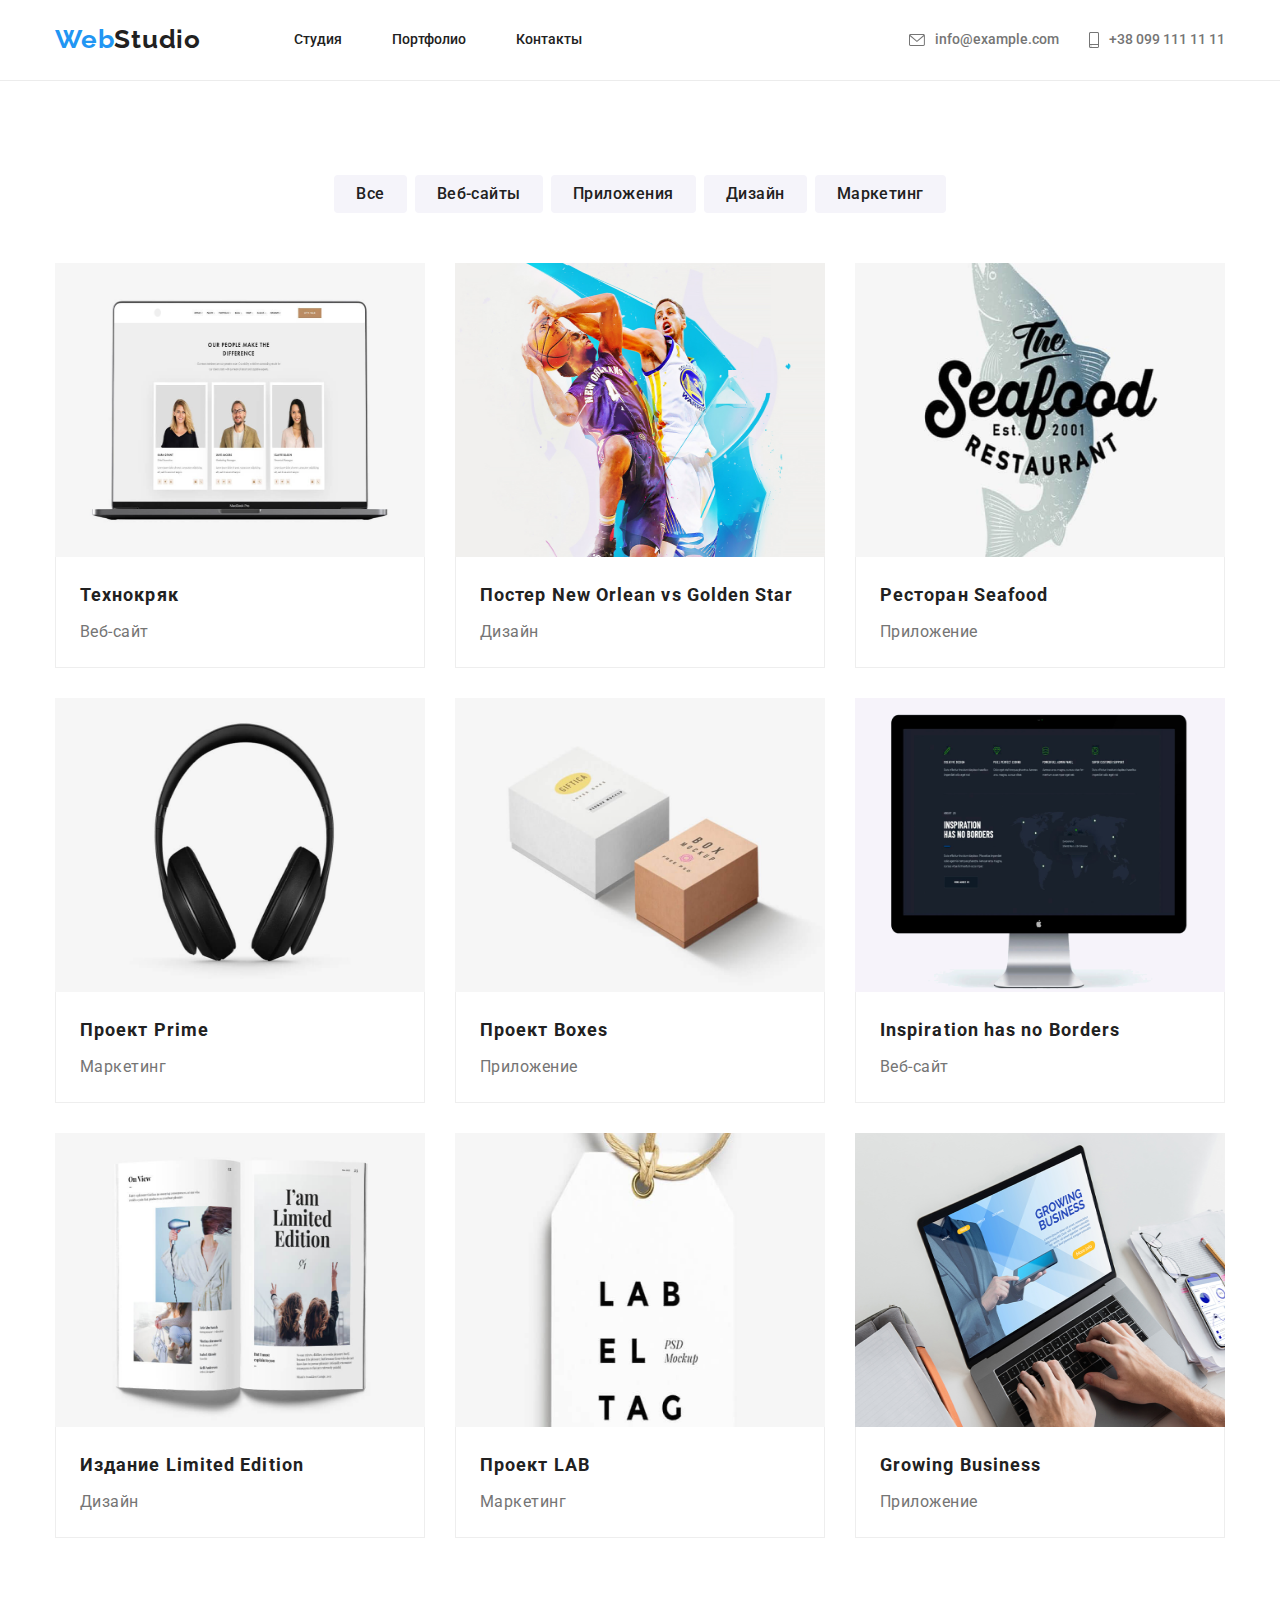
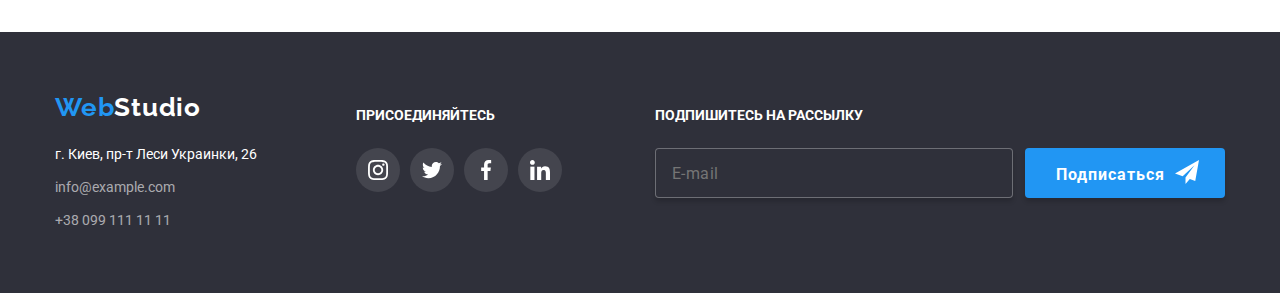
==== commit 0bb980c3: "content_pic_adoptation" ====
--- a/portfolio.html
+++ b/portfolio.html
@@ -89,7 +89,38 @@
                     <ul class="demo__container-list">
                         <li class="demo__item">
                             <div class="demo__thumb">
-                                <img class="demo__item-pic" src="./images2/1pro.jpg" alt="Технокряк">
+                                <picture>
+                                      <source
+                                    srcset="
+                                    ./images2/img_sm@1x.webp 1x,
+                                    ./images2/img_sm@2x.webp 2x
+                                    "
+                                    media="(max-width: 767px)"
+                                    type="image/webp"
+                                    />
+                                    <source
+                                    srcset="./images2/img_sm@2x.png"
+                                    media="(max-width: 767px)"
+                                    type="image/png"
+                                    />
+                                    <source
+                                    srcset="
+                                    ./images2/img_sm@1x.webp 1x,
+                                    ./images2/img_sm@2x.webp 2x
+                                    "
+                                    media="(max-width: 767px)"
+                                    type="image/webp"
+                                    />
+                                    <source
+                                    srcset="./images2/img_sm@2x.png"
+                                    media="(max-width: 767px)"
+                                    type="image/png"
+                                    />
+                                    <img 
+                                    class="demo__item-pic" 
+                                    src="./images2/img_sm.png" 
+                                    alt="Технокряк">
+                                </picture>
                                 <p class="demo__descr">
                                     Ресурс предлагает комплексные предложения 
                                     с разным уровнем функционала и сервисов. 
@@ -104,7 +135,38 @@
                         </li>
                         <li class="demo__item">
                             <div class="demo__thumb">
-                                <img class="demo__item-pic" src="./images2/2pro.jpg" alt="Постер">
+                                <picture>
+                                      <source
+                                    srcset="
+                                    ./images2/img2_sm@1x.webp 1x,
+                                    ./images2/img2_sm@2x.webp 2x
+                                    "
+                                    media="(max-width: 767px)"
+                                    type="image/webp"
+                                    />
+                                    <source
+                                    srcset="./images2/img2_sm@2x.png"
+                                    media="(max-width: 767px)"
+                                    type="image/png"
+                                    />
+                                    <source
+                                    srcset="
+                                    ./images2/img2_sm@1x.webp 1x,
+                                    ./images2/img2_sm@2x.webp 2x
+                                    "
+                                    media="(max-width: 767px)"
+                                    type="image/webp"
+                                    />
+                                    <source
+                                    srcset="./images2/img2_sm@2x.png"
+                                    media="(max-width: 767px)"
+                                    type="image/png"
+                                    />
+                                    <img 
+                                    class="demo__item-pic" 
+                                    src="./images2/img2_sm.png" 
+                                    alt="Постер">
+                                </picture>
                                 <p class="demo__descr">
                                     Ресурс предлагает комплексные предложения
                                     с разным уровнем функционала и сервисов.
@@ -119,7 +181,38 @@
                         </li>
                         <li class="demo__item">
                             <div class="demo__thumb">
-                                <img class="demo__item-pic" src="./images2/3pro.jpg" alt="Ресторан">
+                                <picture>
+                                      <source
+                                    srcset="
+                                    ./images2/img3_sm@1x.webp 1x,
+                                    ./images2/img3_sm@2x.webp 2x
+                                    "
+                                    media="(max-width: 767px)"
+                                    type="image/webp"
+                                    />
+                                    <source
+                                    srcset="./images2/img3_sm@2x.png"
+                                    media="(max-width: 767px)"
+                                    type="image/png"
+                                    />
+                                    <source
+                                    srcset="
+                                    ./images2/img3_sm@1x.webp 1x,
+                                    ./images2/img3_sm@2x.webp 2x
+                                    "
+                                    media="(max-width: 767px)"
+                                    type="image/webp"
+                                    />
+                                    <source
+                                    srcset="./images2/img3_sm@2x.png"
+                                    media="(max-width: 767px)"
+                                    type="image/png"
+                                    />
+                                    <img 
+                                    class="demo__item-pic" 
+                                    src="./images2/img3_sm.png" 
+                                    alt="Ресторан">
+                                </picture>
                                 <p class="demo__descr">
                                     Ресурс предлагает комплексные предложения
                                     с разным уровнем функционала и сервисов.
@@ -134,7 +227,38 @@
                         </li>
                         <li class="demo__item">
                             <div class="demo__thumb">
-                                <img class="demo__item-pic" src="./images2/4pro.jpg" alt="Prime">
+                                <picture>
+                                      <source
+                                    srcset="
+                                    ./images2/img4_sm@1x.webp 1x,
+                                    ./images2/img4_sm@2x.webp 2x
+                                    "
+                                    media="(max-width: 767px)"
+                                    type="image/webp"
+                                    />
+                                    <source
+                                    srcset="./images2/img4_sm@2x.png"
+                                    media="(max-width: 767px)"
+                                    type="image/png"
+                                    />
+                                    <source
+                                    srcset="
+                                    ./images2/img4_sm@1x.webp 1x,
+                                    ./images2/img4_sm@2x.webp 2x
+                                    "
+                                    media="(max-width: 767px)"
+                                    type="image/webp"
+                                    />
+                                    <source
+                                    srcset="./images2/img4_sm@2x.png"
+                                    media="(max-width: 767px)"
+                                    type="image/png"
+                                    />
+                                    <img 
+                                    class="demo__item-pic" 
+                                    src="./images2/img4_sm.png" 
+                                    alt="Prime">
+                                </picture>
                                 <p class="demo__descr">
                                     Ресурс предлагает комплексные предложения
                                     с разным уровнем функционала и сервисов.
@@ -149,7 +273,38 @@
                         </li>
                         <li class="demo__item">
                             <div class="demo__thumb">
-                                <img class="demo__item-pic" src="./images2/5pro.jpg" alt="Boxes">
+                                <picture>
+                                      <source
+                                    srcset="
+                                    ./images2/img5_sm@1x.webp 1x,
+                                    ./images2/img5_sm@2x.webp 2x
+                                    "
+                                    media="(max-width: 767px)"
+                                    type="image/webp"
+                                    />
+                                    <source
+                                    srcset="./images2/img5_sm@2x.png"
+                                    media="(max-width: 767px)"
+                                    type="image/png"
+                                    />
+                                    <source
+                                    srcset="
+                                    ./images2/img5_sm@1x.webp 1x,
+                                    ./images2/img5_sm@2x.webp 2x
+                                    "
+                                    media="(max-width: 767px)"
+                                    type="image/webp"
+                                    />
+                                    <source
+                                    srcset="./images2/img5_sm@2x.png"
+                                    media="(max-width: 767px)"
+                                    type="image/png"
+                                    />
+                                    <img 
+                                    class="demo__item-pic" 
+                                    src="./images2/img5_sm.png" 
+                                    alt="Boxes">
+                                </picture>
                                 <p class="demo__descr">
                                     Ресурс предлагает комплексные предложения
                                     с разным уровнем функционала и сервисов.
@@ -164,7 +319,38 @@
                         </li>
                         <li class="demo__item">
                             <div class="demo__thumb">
-                                <img class="demo__item-pic" src="./images2/6pro.jpg" alt="Inspiration">
+                                <picture>
+                                      <source
+                                    srcset="
+                                    ./images2/img6_sm@1x.webp 1x,
+                                    ./images2/img6_sm@2x.webp 2x
+                                    "
+                                    media="(max-width: 767px)"
+                                    type="image/webp"
+                                    />
+                                    <source
+                                    srcset="./images2/img6_sm@2x.png"
+                                    media="(max-width: 767px)"
+                                    type="image/png"
+                                    />
+                                    <source
+                                    srcset="
+                                    ./images2/img6_sm@1x.webp 1x,
+                                    ./images2/img6_sm@2x.webp 2x
+                                    "
+                                    media="(max-width: 767px)"
+                                    type="image/webp"
+                                    />
+                                    <source
+                                    srcset="./images2/img6_sm@2x.png"
+                                    media="(max-width: 767px)"
+                                    type="image/png"
+                                    />
+                                    <img 
+                                    class="demo__item-pic" 
+                                    src="./images2/img6_sm.png" 
+                                    alt="Inspiration">
+                                </picture>
                                 <p class="demo__descr">
                                     Ресурс предлагает комплексные предложения
                                     с разным уровнем функционала и сервисов.
@@ -179,7 +365,38 @@
                         </li>
                         <li class="demo__item">
                             <div class="demo__thumb">
-                                <img class="demo__item-pic" src="./images2/7pro.jpg" alt="Издание">
+                                <picture>
+                                      <source
+                                    srcset="
+                                    ./images2/img7_sm@1x.webp 1x,
+                                    ./images2/img7_sm@2x.webp 2x
+                                    "
+                                    media="(max-width: 767px)"
+                                    type="image/webp"
+                                    />
+                                    <source
+                                    srcset="./images2/img7_sm@2x.png"
+                                    media="(max-width: 767px)"
+                                    type="image/png"
+                                    />
+                                    <source
+                                    srcset="
+                                    ./images2/img7_sm@1x.webp 1x,
+                                    ./images2/img7_sm@2x.webp 2x
+                                    "
+                                    media="(max-width: 767px)"
+                                    type="image/webp"
+                                    />
+                                    <source
+                                    srcset="./images2/img7_sm@2x.png"
+                                    media="(max-width: 767px)"
+                                    type="image/png"
+                                    />
+                                    <img 
+                                    class="demo__item-pic" 
+                                    src="./images2/img7_sm.png" 
+                                    alt="Издание">
+                                </picture>
                                 <p class="demo__descr">
                                     Ресурс предлагает комплексные предложения
                                     с разным уровнем функционала и сервисов.
@@ -194,7 +411,38 @@
                         </li>
                         <li class="demo__item">
                             <div class="demo__thumb">
-                                <img class="demo__item-pic" src="./images2/8pro.jpg" alt="LAB">
+                                <picture>
+                                      <source
+                                    srcset="
+                                    ./images2/img8_sm@1x.webp 1x,
+                                    ./images2/img8_sm@2x.webp 2x
+                                    "
+                                    media="(max-width: 767px)"
+                                    type="image/webp"
+                                    />
+                                    <source
+                                    srcset="./images2/img8_sm@2x.png"
+                                    media="(max-width: 767px)"
+                                    type="image/png"
+                                    />
+                                    <source
+                                    srcset="
+                                    ./images2/img8_sm@1x.webp 1x,
+                                    ./images2/img8_sm@2x.webp 2x
+                                    "
+                                    media="(max-width: 767px)"
+                                    type="image/webp"
+                                    />
+                                    <source
+                                    srcset="./images2/img8_sm@2x.png"
+                                    media="(max-width: 767px)"
+                                    type="image/png"
+                                    />
+                                    <img 
+                                    class="demo__item-pic" 
+                                    src="./images2/img8_sm.png" 
+                                    alt="LAB">
+                                </picture>
                                 <p class="demo__descr">
                                     Ресурс предлагает комплексные предложения
                                     с разным уровнем функционала и сервисов.
@@ -209,8 +457,39 @@
                         </li>
                         <li class="demo__item">
                             <div class="demo__thumb">
-                                <img class="demo__item-pic" src="./images2/9pro.jpg" alt="Business">
-                                <p class="demo__descr">
+                                <picture>
+                                      <source
+                                    srcset="
+                                    ./images2/img9_sm@1x.webp 1x,
+                                    ./images2/img9_sm@2x.webp 2x
+                                    "
+                                    media="(max-width: 767px)"
+                                    type="image/webp"
+                                    />
+                                    <source
+                                    srcset="./images2/img9_sm@2x.png"
+                                    media="(max-width: 767px)"
+                                    type="image/png"
+                                    />
+                                    <source
+                                    srcset="
+                                    ./images2/img9_sm@1x.webp 1x,
+                                    ./images2/img9_sm@2x.webp 2x
+                                    "
+                                    media="(max-width: 767px)"
+                                    type="image/webp"
+                                    />
+                                    <source
+                                    srcset="./images2/img9_sm@2x.png"
+                                    media="(max-width: 767px)"
+                                    type="image/png"
+                                    />
+                                    <img 
+                                    class="demo__item-pic" 
+                                    src="./images2/img9_sm.png" 
+                                    alt="Business">
+                                </picture>
+                                    <p class="demo__descr">
                                     Ресурс предлагает комплексные предложения
                                     с разным уровнем функционала и сервисов.
                                     Все это позволит посетителю получить
--- a/css/main.min.css
+++ b/css/main.min.css
@@ -1 +1 @@
-:root{--main-text-color: #212121;--main-text-colorlight: #757575;--second-text-color: #2196F3;--third-text-color: #FFFFFF;--bg-color: #2F303A;--bg-colorlight: #F5F4FA;--main-color-icon: #AFB1B8;--main-font: "Roboto", "Arial", "Impact", sans-serif}.btn,.hero-but-butt,.hero__but{display:block;color:var(--third-text-color);background-color:var(--second-text-color);font-family:var(--main-font);font-size:16px;font-weight:700;letter-spacing:.06em;text-align:center;cursor:pointer;border-radius:4px;border-color:rgba(0,0,0,0);box-shadow:0px 4px 4px 0px rgba(0,0,0,.15)}*{list-style:none}h1,h2,h3,h4,h5,h6,p,ul{margin:0}img{display:block;max-width:100%;height:auto}*{list-style:none}h1,h2,h3,h4,h5,h6,p,ul{margin:0}img{display:block;max-width:100%;height:auto}body{font-family:var(--main-font);font-size:14px;line-height:1.71;color:var(--main-text-color)}.container{max-width:100%;margin:0 auto;padding:0 15px}@media screen and (min-width: 320px)and (max-width: 767px){.container{max-width:480px}}@media screen and (min-width: 768px)and (max-width: 1199px){.container{max-width:768px}}@media screen and (min-width: 1200px){.container{max-width:1200px}}.top{vertical-align:50%}.top-container{display:flex;align-items:center;height:60px}@media screen and (min-width: 320px)and (max-width: 767px){.top-container{height:60px}}@media screen and (min-width: 768px){.top-container{height:80px}}@media screen and (min-width: 320px)and (max-width: 767px){.mini-menu{display:flex;justify-content:space-between;max-width:100vw;width:450px;align-items:center}}.top-logo{font-family:"Raleway",sans-serif;color:var(--second-text-color);font-size:24px;font-style:normal;font-weight:700;line-height:1.17;letter-spacing:.03em;text-align:left;text-decoration:none;margin-right:276px}@media screen and (min-width: 320px)and (max-width: 767px){.top-logo{margin-right:0px}}@media screen and (min-width: 768px)and (max-width: 1199px){.top-logo{margin-right:88px}}@media screen and (min-width: 1200px){.top-logo{font-size:26px;line-height:1.19;margin-right:93px}}a.top-logo>span{color:var(--main-text-color)}.top-menu a{text-decoration:none;color:var(--main-text-color);font-weight:500;transition-property:color;transition-duration:250ms;transition-timing-function:cubic-bezier(0.4, 0, 0.2, 1)}@media screen and (max-width: 767px){.top-menu a{opacity:0}}.top-menu a:hover{color:var(--second-text-color)}.top-menu a:focus{color:var(--second-text-color)}.top-list{display:flex;align-items:center;padding:0}@media screen and (max-width: 767px){.top-list{display:none}}.top-list-item{margin-right:50px}.top-list-item:last-child{margin:0}.link{position:relative;display:block;text-decoration:none;color:var(--main-text-color)}@media screen and (max-width: 1199px){.top-adr>.top-adr-item:last-child>.link{margin-bottom:0px}}.current{color:var(--second-text-color)}.current:hover::after{content:"";display:block;position:absolute;bottom:-28px;left:0;width:100%;height:4px;border-radius:2px;background-color:var(--second-text-color)}.top-adr-social{padding-right:0;margin-right:0;margin-left:auto}.top-adr-social .top-adr{display:none;padding-top:0px;padding-bottom:0px;padding-right:0px}@media screen and (min-width: 768px){.top-adr-social .top-adr{display:block;align-items:center;justify-content:flex-end;padding-top:21px;padding-bottom:21px}}@media screen and (min-width: 1200px){.top-adr-social .top-adr{display:flex;align-items:center;justify-content:end;padding-top:32px;padding-bottom:32px}}.top-adr-social .top-adr-item:not(:last-child){margin-right:30px}.top-adr-social .link{display:flex;align-items:center;text-decoration:none;color:var(--main-text-colorlight);font-weight:500;transition-property:color;transition-duration:250ms;transition-timing-function:cubic-bezier(0.4, 0, 0.2, 1)}@media screen and (max-width: 1199px){.top-adr-social .link{font-size:12px;line-height:14.06px;margin-bottom:10px}}.top-adr-social .link:hover,.top-adr-social .link:focus{color:var(--second-text-color)}.top-adr-social .socials-icons-top{margin-right:10px;fill:currentColor}@media screen and (min-width: 768px){.top-adr-social .socials-icons-top{font-size:12px;line-height:14.06px}}.top-adr-social .socials-icons-top .phone{width:10px;height:16px}.menu-btn{position:relative;display:block;width:40px;height:40px;background-color:rgba(0,0,0,0);border:none;outline:rgba(0,0,0,0);border-color:rgba(0,0,0,0);padding:0px;z-index:99}@media screen and (min-width: 768px){.menu-btn{display:none}}.menu-btn__icon{width:40px;height:40px}.menu-btn__icon-open{opacity:1;fill:var(--main-text-color)}.menu-btn__icon-open:hover{fill:var(--second-text-color)}.menu-btn__icon-close{opacity:0}.menu-btn.is-active .menu-btn__icon-open{opacity:0}.menu-btn.is-active .menu-btn__icon-close{opacity:1;fill:var(--main-text-color)}.mobile-overlay{position:fixed;top:0;left:0;width:100vw;height:100vh;z-index:10;transform:translateX(100%);visibility:hidden;transition:transform 300ms;pointer-events:none;background-color:var(--third-text-color);box-shadow:0px 4px 8px rgba(0,0,0,.04),0px 2px 4px rgba(0,0,0,.08),0px 1px 3px rgba(0,0,0,.16)}@media screen and (min-width: 768px){.mobile-overlay{display:none}}.mobile-overlay.is-open{transform:translateX(0);visibility:visible;pointer-events:initial}.mobile-menu{width:100%;height:100%;padding-top:48px;padding-left:40px;background-color:var(--third-text-color)}@media screen and (min-width: 768px){.mobile-menu{display:none}}.mobile-nav{margin-bottom:302px}.mobile-nav__list{padding-left:0;font-weight:500;font-size:40px;line-height:77px;text-align:center;letter-spacing:.02em;text-align:left}.mobile-nav__link{color:var(--main-text-color)}.mobile-nav__link:hover{color:var(--second-text-color)}.mobile-menu__contacts{margin-bottom:64px}.mobile-menu__link{font-weight:500;font-size:24px;line-height:28px;letter-spacing:.02em;color:var(--main-text-colorlight)}.mobile-menu__link:hover{color:var(--second-text-color)}.mobile-menu__link:first-child{padding-bottom:32px;font-weight:500;font-size:34px;line-height:40px;color:var(--second-text-color)}.socials{display:flex;padding-left:0px}.socials__item{padding-right:10px}.socials__item:not(:first-child){padding-left:10px}.socials__item:not(:last-child){border-right:1px solid rgba(33,33,33,.2)}.socials__link{font-weight:500;font-size:18px;line-height:22px;letter-spacing:.02em;color:#2196f3}.promodemo{background-color:#fff;border-top:1px solid #ececec;padding-top:94px;padding-bottom:94px}@media screen and (min-width: 320px)and (max-width: 1199px){.promodemo{padding:60px 0px}}.promodemo__container{display:flex;flex-direction:column;align-items:center}.promodemo__container-list{display:flex;flex-direction:row;padding-left:0}@media screen and (min-width: 320px)and (max-width: 767px){.promodemo__container-list{flex-wrap:wrap;margin-bottom:40px}}.promodemo__item{margin-right:8px;margin-bottom:50px}.promodemo__item:last-child{margin-right:0}@media screen and (min-width: 768px)and (max-width: 1199px){.promodemo__item{margin-bottom:30px}}@media screen and (max-width: 767px){.promodemo__item{margin-bottom:15px}}.promo-titles{font-family:var(--main-font);background-color:var(--bg-colorlight);color:var(--main-text-color);font-weight:500;font-size:16px;line-height:1.63;letter-spacing:.03em;cursor:pointer;padding:6px 22px;border-radius:4px;border:rgba(255,255,255,0);transition-property:background-color color box-shadow;transition-duration:250ms;transition-timing-function:cubic-bezier(0.4, 0, 0.2, 1)}.promo-titles:hover{background-color:var(--second-text-color);color:var(--third-text-color);box-shadow:0px 2px 2px 0px rgba(0,0,0,.12),0px 1px 2px 0px rgba(0,0,0,.08),0px 3px 1px 0px rgba(0,0,0,.1)}.promo-titles:focus{background-color:var(--second-text-color);color:var(--third-text-color);box-shadow:0px 2px 2px 0px rgba(0,0,0,.12),0px 1px 2px 0px rgba(0,0,0,.08),0px 3px 1px 0px rgba(0,0,0,.1)}.demo__container-list{display:flex;flex-wrap:wrap;padding-left:0;max-width:100%}@media screen and (min-width: 320px)and (max-width: 1199px){.demo__container-list{gap:30px}}.demo__item{width:370px;background:#fff;transition-property:cursor box-shadow;transition-duration:250ms;transition-timing-function:cubic-bezier(0.4, 0, 0.2, 1)}@media screen and (min-width: 768px)and (max-width: 1199px){.demo__item{width:354px;height:404px;margin-right:0px;margin-bottom:0px;flex:1 1 calc(50% - 30px)}.demo__item:first-child,.demo__item:first-child+li{height:440px}.demo__item:first-child .demo__block,.demo__item:first-child+li .demo__block{height:146px}}@media screen and (min-width: 320px)and (max-width: 767px){.demo__item{max-width:100vw;width:450px}}.demo__item:hover{cursor:pointer;box-shadow:1px 4px 6px 0px rgba(0,0,0,.16),0px 4px 4px 0px rgba(0,0,0,.06),0px 1px 1px 0px rgba(0,0,0,.12)}.demo__item:not(:nth-child(3n+3)){margin-right:30px}@media screen and (min-width: 320px)and (max-width: 1199px){.demo__item:not(:nth-child(3n+3)){margin-right:0px}}.demo__item:not(:nth-child(n+7)){margin-bottom:30px}@media screen and (min-width: 320px)and (max-width: 1199px){.demo__item:not(:nth-child(n+7)){margin-bottom:0px}}@media screen and (min-width: 768px)and (max-width: 1199px){.demo__item:last-child{width:354px}}.demo__item-pic{display:block;width:370px;height:294px}@media screen and (min-width: 768px)and (max-width: 1199px){.demo__item-pic{width:354px}}@media screen and (min-width: 480px)and (max-width: 767px){.demo__item-pic{width:450px;height:294px}}.demo__thumb{position:relative;cursor:pointer;overflow:hidden}@media screen and (min-width: 768px)and (max-width: 1199px){.demo__thumb{width:354px}}.demo__descr{display:flex;align-items:center;justify-content:center;width:100vw;height:100%;position:absolute;left:0px;bottom:0px;padding:24px;color:var(--third-text-color);background-color:rgba(33,150,243,.9);text-align:left;font-size:18px;line-height:1.71;letter-spacing:3%;transform:translateY(100%);transition:transform;transition-duration:250ms}@media screen and (min-width: 768px)and (max-width: 1199px){.demo__descr{width:auto}}.demo__thumb:hover .demo__descr{transform:translateY(0%)}.demo__block{border-top:0px;border-right:1px solid #eee;border-bottom:1px solid #eee;border-left:1px solid #eee;padding-top:20px;padding-bottom:20px;padding-left:24px}@media screen and (min-width: 768px)and (max-width: 1199px){.demo__block{height:110px;width:auto}.demo__block:last-child{width:354px}}.demo__titles{color:var(--main-text-color);font-weight:700;font-size:18px;line-height:36px;letter-spacing:.06em;padding-bottom:4px}@media screen and (min-width: 768px)and (max-width: 1199px){.demo__titles{width:306px}}.demo__position{color:var(--main-text-colorlight);font-size:16px;line-height:1.88;letter-spacing:.03em}.btn,.hero-but-butt,.hero__but{display:block;color:var(--third-text-color);background-color:var(--second-text-color);font-family:var(--main-font);font-size:16px;font-weight:700;letter-spacing:.06em;text-align:center;cursor:pointer;border-radius:4px;border-color:rgba(0,0,0,0);box-shadow:0px 4px 4px 0px rgba(0,0,0,.15)}.hero{width:100%;max-width:480px;margin:0 auto;color:var(--third-text-color);background-color:var(--bg-color);padding-top:118px;padding-bottom:118px;background-image:linear-gradient(to bottom, rgba(47, 48, 58, 0.4), rgba(47, 48, 58, 0.4)),url(../images/480_400.png)}@media screen and (min-width: 768px)and (max-width: 1199px){.hero{max-width:768px;margin:0 auto;background-image:linear-gradient(to bottom, rgba(47, 48, 58, 0.4), rgba(47, 48, 58, 0.4)),url(../images/768_400.png)}}@media screen and (min-width: 1200px){.hero{max-width:1600px;padding-top:200px;padding-bottom:200px;margin:0 auto;background-image:linear-gradient(to bottom, rgba(47, 48, 58, 0.4), rgba(47, 48, 58, 0.4)),url(../images/img_HEROpro.jpg)}}.hero__container{display:flex;flex-direction:column;align-items:center}.hero__title{text-transform:uppercase;font-size:26px;font-weight:900;line-height:1.62;letter-spacing:.06em;text-align:center;padding-bottom:30px}@media screen and (min-width: 1200px){.hero__title{font-size:44px;line-height:1.36}}.hero__but{margin:0 auto;line-height:1.875;padding:8px 30px}.deal{padding-top:60px;padding-bottom:60px}@media screen and (min-width: 1200px){.deal{padding-top:94px;padding-bottom:0px}}.deal__container{display:flex;flex-direction:column;align-items:center}.deal__container-list{display:block;padding-left:0px}@media screen and (min-width: 768px)and (max-width: 1199px){.deal__container-list{display:flex;flex-wrap:wrap;gap:30px;padding-left:0}}@media screen and (min-width: 1200px){.deal__container-list{display:flex;padding-left:0}}.deal__pic{display:flex;position:relative;width:100%;max-width:450px;height:120px;justify-content:center;align-items:center;border-radius:4px;margin-bottom:30px;background-color:var(--bg-colorlight)}@media screen and (min-width: 1200px){.deal__pic{width:270px;height:120px;margin-left:0px;margin-right:0px}}.deal__titles{color:var(--main-text-color);font-size:14px;font-weight:700;line-height:1.14;letter-spacing:.03em;text-transform:uppercase;width:270px;height:16px}.deal__article{height:75px;color:var(--main-text-colorlight);font-size:14px;line-height:1.71;letter-spacing:.03em;justify-content:right;padding-top:10px;margin-bottom:30px;margin:0 auto}@media screen and (min-width: 320px)and (max-width: 479px){.deal__article{margin-bottom:10px}}@media screen and (max-width: 1199px){.deal__article{color:var(--main-text-colorlight);font-size:14px;line-height:1.71;letter-spacing:.03em;padding-top:10px}}.deal__icon{display:flex;position:absolute;justify-content:center;align-items:center;fill:var(--main-color-icon)}@media screen and (min-width: 768px)and (max-width: 1199px){.container-item{width:354px;height:251px;margin-right:0px;margin-left:0px;flex:1 1 calc(50% - 30px)}}@media screen and (min-width: 1200px){.container-item{position:static;margin-right:30px}}.container-item:last-child{margin-right:0px}.team{background-color:var(--bg-colorlight);padding-top:60px;padding-bottom:60px}@media screen and (min-width: 768px)and (max-width: 1199px){.team{padding-bottom:30px}}@media screen and (min-width: 1200px){.team{padding-top:94px;padding-bottom:94px}}.team-container{display:flex;flex-direction:column;align-items:center}.team-title{font-weight:700;font-size:36px;line-height:1.17;letter-spacing:.03em;padding-bottom:30px}@media screen and (min-width: 1200px){.team-title{padding-bottom:50px}}.team-container-list{display:flex;flex-wrap:wrap;gap:30px;padding-left:0;max-width:100%}@media screen and (min-width: 1200px){.team-container-list{flex-wrap:nowrap;align-items:center;padding-left:0}}.teamit{width:450px;height:622px;border-bottom-right-radius:4px;border-bottom-left-radius:4px;box-shadow:0px 2px 1px 0px rgba(0,0,0,.2),0px 1px 1px 0px rgba(0,0,0,.14),0px 1px 3px 0px rgba(0,0,0,.12)}@media screen and (min-width: 320px)and (max-width: 479px){.teamit{height:auto}}@media screen and (min-width: 768px)and (max-width: 1199px){.teamit{width:354px;height:auto;flex:1 1 calc(50% - 30px);margin-bottom:30px;box-shadow:0px 1px 3px rgba(0,0,0,.12),0px 1px 1px rgba(0,0,0,.14),0px 2px 1px rgba(0,0,0,.2)}}@media screen and (min-width: 1200px){.teamit{padding-right:0px;padding-left:0px;margin-right:0px;margin-left:0px;width:270px;height:auto}}.img-teamit{display:block;width:450px;height:460px}@media screen and (min-width: 320px)and (max-width: 479px){.img-teamit{width:100vw;height:auto}}@media screen and (min-width: 768px)and (max-width: 1199px){.img-teamit{width:354px;height:374px}}@media screen and (min-width: 1200px){.img-teamit{height:270px}}.bot-teamit{background-color:var(--third-text-color);padding-top:30px;padding-bottom:30px}@media screen and (min-width: 320px)and (max-width: 479px){.bot-teamit{max-width:100vw}}@media screen and (max-width: 1199px){.bot-teamit{padding-bottom:24px}}.team-titles{color:var(--main-text-color);font-weight:500;font-size:16px;line-height:1.19;letter-spacing:.03em;padding-bottom:10px;text-align:center}.team-position{color:var(--main-text-colorlight);font-size:16px;line-height:1.19;letter-spacing:.03em;text-align:center;padding-bottom:16px}.team-social-list{display:flex;padding-left:122px;padding-right:122px;justify-content:space-between}@media screen and (min-width: 320px)and (max-width: 479px){.team-social-list{padding-left:0;padding-right:0;justify-content:center}}@media screen and (min-width: 768px)and (max-width: 1199px){.team-social-list{padding-left:74px;padding-right:74px}}@media screen and (min-width: 1200px){.team-social-list{padding-left:32px;padding-right:32px}}.team-social-link{display:flex;width:44px;height:44px;justify-content:center;align-items:center;background-color:rgba(255,255,255,0);border-radius:50%;transition-property:background-color;transition-duration:250ms;transition-timing-function:cubic-bezier(0.4, 0, 0.2, 1)}.team-social-link:hover{background-color:var(--second-text-color)}.team-social-link:focus{background-color:var(--second-text-color)}.team-social-link:hover>.social-icon{fill:var(--third-text-color)}.team-social-link:focus>.social-icon{fill:var(--third-text-color)}.social-icon{fill:var(--main-color-icon)}.rools{padding-top:94px;padding-bottom:94px}@media screen and (max-width: 1199px){.rools{display:none}}.rools-container{display:flex;flex-direction:column;align-items:center}.pic{height:294px}.rools-container-list-pic{position:relative;display:flex;padding-left:0}.plashka{display:block;position:absolute;bottom:0;width:370px;height:70px;background-color:rgba(47,48,58,.8)}.plashka-txt{position:absolute;top:27px;color:var(--bg-colorlight);font-size:14px;font-weight:700;line-height:1.14;letter-spacing:.03em;text-transform:uppercase}.plashka-txt:nth-child(1){left:83px}.plashka-txt:nth-child(2){left:86px}.plashka-txt:nth-child(3){left:95px}.clients{padding-top:94px}@media screen and (max-width: 1199px){.clients{padding-top:60px}}.clients__container{display:flex;flex-direction:column;align-items:center}.clients__title{font-weight:700;font-size:36px;line-height:1.17;letter-spacing:.03em;padding-bottom:50px}@media screen and (min-width: 320px)and (max-width: 479px){.clients__title{text-align:center}}@media screen and (max-width: 1199px){.clients__title{font-size:28px;padding-bottom:30px}}.clients__list{display:flex;align-items:center;padding-left:0px;padding-bottom:94px}@media screen and (min-width: 320px)and (max-width: 479px){.clients__list{justify-content:center}}@media screen and (min-width: 320px)and (max-width: 1199px){.clients__list{flex-wrap:wrap;gap:30px;padding-left:0;padding-bottom:60px}}.clients__link{display:flex;width:170px;height:92px;justify-content:center;align-items:center;margin-right:15px;margin-left:15px;border-radius:4px;border-width:1px;border-color:var(--main-color-icon);border-style:solid;background-color:var --third-text-color;transition-property:border-color;transition-duration:250ms;transition-timing-function:cubic-bezier(0.4, 0, 0.2, 1)}@media screen and (min-width: 320px)and (max-width: 767px){.clients__link{width:210px;height:92px;margin-right:0px;margin-left:0px;flex:1 1 calc(50% - 30px)}}@media screen and (min-width: 768px)and (max-width: 1199px){.clients__link{width:226px;height:92px;margin-right:0px;margin-left:0px;flex:1 1 calc(33.3333333333% - 30px)}}.clients__link:hover{border-color:var(--second-text-color)}.clients__link:focus{border-color:var(--second-text-color)}.clients__link:hover>.clients__icon{fill:var(--second-text-color)}.clients__link:focus>.clients__icon{fill:var(--second-text-color)}.clients__icon{fill:var(--main-color-icon);transition-property:fill;transition-duration:250ms;transition-timing-function:cubic-bezier(0.4, 0, 0.2, 1)}.btn,.hero-but-butt,.hero__but{display:block;color:var(--third-text-color);background-color:var(--second-text-color);font-family:var(--main-font);font-size:16px;font-weight:700;letter-spacing:.06em;text-align:center;cursor:pointer;border-radius:4px;border-color:rgba(0,0,0,0);box-shadow:0px 4px 4px 0px rgba(0,0,0,.15)}.bottom{width:inherit;color:var(--third-text-color);background-color:var(--bg-color);padding-top:60px;padding-bottom:60px;align-items:center}@media screen and (min-width: 320px)and (max-width: 767px){.bottom{padding-bottom:155px;height:603px}}@media screen and (min-width: 768px)and (max-width: 1199px){.bottom{padding-bottom:130px}}.bottom__f_s_containers{display:flex}@media screen and (min-width: 768px)and (max-width: 1199px){.bottom__f_s_containers{justify-content:space-evenly}}@media screen and (min-width: 320px)and (max-width: 767px){.bottom__f_s_containers{display:block}}.bottom__container{display:flex;flex-direction:column;width:231px;padding-right:0px}@media screen and (min-width: 320px)and (max-width: 767px){.bottom__container{align-items:center;width:auto;padding:0px}}.bottom__container2{padding-left:70px;padding-right:0px}@media screen and (min-width: 320px)and (max-width: 767px){.bottom__container2{padding-left:0px;padding-right:0px;align-items:center}}@media screen and (min-width: 768px)and (max-width: 1199px){.bottom__container2{padding-left:0px;padding-right:0px}}.bottom__container3{padding-left:93px;padding-right:0px}@media screen and (min-width: 320px)and (max-width: 767px){.bottom__container3{align-items:center;padding-left:0px;padding-right:0px}}@media screen and (min-width: 768px)and (max-width: 1199px){.bottom__container3{position:relative;top:60px;padding-left:0px;display:block;justify-content:center;align-items:center;text-align:center}}.bottom__attach{font-family:var(--main-font);font-weight:700;text-transform:uppercase;padding-bottom:20px;padding-top:12px}@media screen and (min-width: 320px)and (max-width: 767px){.bottom__attach{text-align:center;padding-bottom:20px;padding-top:60px}}@media screen and (min-width: 768px)and (max-width: 1199px){.bottom__attach{padding-top:5px}}.bottom__social-list{display:flex;justify-content:flex-start;padding-left:0px}@media screen and (min-width: 320px)and (max-width: 1199px){.bottom__social-list{justify-content:center}}.bottom__social-item{padding-right:10px}.bottom__social-item:last-child{padding-right:0px}.bottom__social-link{display:flex;width:44px;height:44px;justify-content:center;align-items:center;background-color:rgba(255,255,255,.1);border-radius:50%;transition-property:background-color;transition-duration:250ms;transition-timing-function:cubic-bezier(0.4, 0, 0.2, 1)}.bottom__social-link:hover{background-color:var(--second-text-color)}.bottom__social-link:focus{background-color:var(--second-text-color)}.bottom__social-icon{fill:var(--third-text-color)}.bottom__logo{font-family:"Raleway",sans-serif;color:var(--second-text-color);font-size:26px;font-weight:700;line-height:1.19;letter-spacing:.03em;text-decoration:none;padding-bottom:20px}@media screen and (min-width: 320px)and (max-width: 767px){.bottom__logo{display:flex;align-items:center}}.bottom span{color:var(--third-text-color)}@media screen and (min-width: 320px)and (max-width: 767px){.bottom span{display:flex;align-items:center}}.bottom__adr-list{padding-left:0}@media screen and (min-width: 320px)and (max-width: 767px){.bottom__adr-list{display:inline-block;align-items:center;justify-content:center}}.bottom__adr-item{display:block}.bottom__adr-item:nth-last-child(n+2){padding-bottom:9px}@media screen and (min-width: 320px)and (max-width: 767px){.bottom__adr-item:nth-last-child(n+2){padding-bottom:8px}}.bottom__adr-info{font-style:normal;text-decoration:none;color:var(--third-text-color);transition-property:color;transition-duration:250ms;transition-timing-function:cubic-bezier(0.4, 0, 0.2, 1)}@media screen and (min-width: 320px)and (max-width: 767px){.bottom__adr-info{display:block}}.bottom__adr-info:hover{color:var(--second-text-color)}.bottom__adr-info:focus{color:var(--second-text-color)}.bottom__adr-c{font-style:normal;text-decoration:none;color:rgba(255,255,255,.6);transition-property:color;transition-duration:250ms;transition-timing-function:cubic-bezier(0.4, 0, 0.2, 1)}@media screen and (min-width: 320px)and (max-width: 767px){.bottom__adr-c{display:block;text-align:center}}.bottom__adr-c:hover{color:var(--second-text-color)}.bottom__adr-c:focus{color:var(--second-text-color)}.bottom__butt{width:212px;display:flex;justify-content:end;top:48px}@media screen and (min-width: 320px)and (max-width: 767px){.bottom__butt{display:flex;justify-content:center;width:auto;height:50px;margin-top:20px}}@media screen and (min-width: 768px)and (max-width: 1199px){.bottom__butt{position:relative;top:80px;width:738px;height:50px;justify-content:center}}.fotter-container{display:flex;padding-left:15px}@media screen and (min-width: 320px)and (max-width: 767px){.fotter-container{display:block;align-items:center}}@media screen and (min-width: 768px)and (max-width: 1199px){.fotter-container{display:block}}a.bott__logo>span{color:var(--third-text-color)}.name-lable-bottom{position:relative}.name-label-input-bottom{border-radius:4px;background-color:var(--bg-color);width:450px;height:50px;border:1px solid rgba(255,255,255,.3);padding-left:16px;box-shadow:0px 4px 4px rgba(0,0,0,.15);font-weight:400;font-size:16px;line-height:20px;letter-spacing:.03em;color:var(--third-text-color)}@media screen and (min-width: 320px)and (max-width: 479px){.name-label-input-bottom{margin-left:15px;margin-right:15px}}@media screen and (min-width: 320px)and (max-width: 767px){.name-label-input-bottom{max-width:90vw;width:450px;margin:0 auto;resize:vertical}}@media screen and (min-width: 1200px){.name-label-input-bottom{width:358px}}.div-icon-bottom{position:absolute;top:0px;left:0px;display:flex;width:79px;height:50px;color:red;align-items:center;justify-content:center}.input-icon-bottom{color:rgba(255,255,255,.6);font-weight:400;font-size:16px;line-height:20px;letter-spacing:.03em}.hero-but-butt{position:absolute;width:200px;height:50px;line-height:30px;margin-top:56px;padding:10px 62px 10px 29px}@media screen and (min-width: 320px)and (max-width: 767px){.hero-but-butt{display:flex;margin-left:auto;margin-top:0px}}@media screen and (min-width: 768px)and (max-width: 1199px){.hero-but-butt{margin-top:0px}}.h-butt{display:flex;width:143px;justify-content:center}.butt-sing{width:109px;height:30px}.butt-svg{width:24px;height:24px;margin-left:10px}.backdrop{position:fixed;width:100vw;height:100vh;top:0;left:50%;transform:translateX(-50%);opacity:1;visibility:visible;pointer-events:initial;background-color:rgba(0,0,0,.2);transition:opacity var(--bg-colorlight),visibility var(--bg-colorlight);transition-duration:250ms}.backdrop.is-hidden{opacity:0;visibility:hidden;pointer-events:none}.modal-wrapper{position:absolute;top:50%;left:50%;transform:translate(-50%, -50%);width:528px;height:581px;padding:40px 40px 0;box-shadow:0px 1px 3px rgba(0,0,0,.12),0px 1px 1px rgba(0,0,0,.14),0px 2px 1px rgba(0,0,0,.2);border-radius:4px;background-color:#fff}@media screen and (min-width: 320px)and (max-width: 479px){.modal-wrapper{width:450px;height:609px}}@media screen and (min-width: 480px)and (max-width: 1199px){.modal-wrapper{width:450px;height:609px}}.modal-btn{position:absolute;top:8px;right:8px;width:30px;height:30px;background-color:#fff;border:1px solid rgba(0,0,0,.1);padding:0px;border-radius:50%;cursor:pointer;display:flex;align-items:center;justify-content:center}.icon-close{display:flex;width:11px;height:11px;fill:#000;transition-property:fill;transition-duration:250ms;transition-timing-function:cubic-bezier(0.4, 0, 0.2, 1)}.modal-btn:hover>.icon-close,.modal-btn:focus>.icon-close{fill:var(--second-text-color)}input.name-label-input{padding:8px;font-family:inherit;transition-property:fill;transition-duration:250ms;transition-timing-function:cubic-bezier(0.4, 0, 0.2, 1)}label{display:flex;flex-direction:column;margin-bottom:10px}.name-label{position:relative;font-size:12px;line-height:14px;letter-spacing:.01em;transition-property:fill color;transition-duration:250ms;transition-timing-function:cubic-bezier(0.4, 0, 0.2, 1)}.name-label:hover>.text-field,.name-label:focus>.text-field{border-color:var(--second-text-color);cursor:pointer;transition:border-color 250ms cubic-bezier(0.4, 0, 0.2, 1)}.name-label:hover>.name-label-input,.name-label:focus>.name-label-input{border-color:var(--second-text-color);cursor:pointer;transition:border-color 250ms cubic-bezier(0.4, 0, 0.2, 1)}.name-label:hover>.div-icon>.input-icon,.name-label:focus>.div-icon>.input-icon{fill:var(--second-text-color);cursor:pointer;transition:fill 250ms cubic-bezier(0.4, 0, 0.2, 1)}.name-label-span{margin-bottom:4px;font-weight:400;color:var(--main-text-colorlight);letter-spacing:.01em}@media screen and (min-width: 320px)and (max-width: 1199px){.name-label-span{font-size:12px;line-height:14px}}input.name-label-input{border-radius:4px;width:448px;height:40px;border:1px solid rgba(33,33,33,.2);padding-left:42px}@media screen and (min-width: 320px)and (max-width: 1199px){input.name-label-input{width:370px}}.name-label-input:focus+.div-icon>.input-icon{fill:var(--second-text-color)}.div-icon{display:flex;width:42px;height:40px;align-items:center;justify-content:center;position:absolute;top:18px;left:0}.input-icon{position:absolute;fill:var(--main-text-color)}.text-field{width:448px;height:120px;resize:none;padding:12px 16px;border:1px solid rgba(33,33,33,.2);border-radius:4px}@media screen and (min-width: 320px)and (max-width: 1199px){.text-field{width:370px}}.text-field::placeholder{font-style:normal;font-weight:400;font-size:12px;line-height:14px;letter-spacing:.01em;color:rgba(117,117,117,.5)}.submit{position:relative;left:50%;transform:translate(-50%, 0);margin-top:20px;display:inline-block;width:200px;height:50px;padding:10px 55px;border:none;border-radius:4px;background-color:#2196f3;color:#fff;font-weight:700;font-size:16px;line-height:30px;letter-spacing:.06em;cursor:pointer;box-shadow:0px 4px 4px rgba(0,0,0,.15)}.submit:hover,.submit:focus{background-color:#1976d2}.form_txt{font-weight:bold;font-size:20px;line-height:23px;letter-spacing:3%;padding-bottom:12px;text-align:center}@media screen and (min-width: 320px)and (max-width: 1199px){.form_txt{line-height:30px}}.checkbox-label{display:block;flex-direction:row;align-items:center;padding-left:12px}.checkbox{-webkit-appearance:none;-moz-appearance:none;appearance:none;position:absolute}.icon{position:relative;display:inline-block;width:16px;height:15px;border:2px solid #000;border-radius:2px;transition-property:background-color border;transition-duration:250ms;transition-timing-function:cubic-bezier(0.4, 0, 0.2, 1)}.checkbox:checked+.icon{background-color:var(--second-text-color);border:0px}.checkbox+.icon>.input-icon{width:16px;height:15px;opacity:0;transition-property:opacity;transition-duration:250ms;transition-timing-function:cubic-bezier(0.4, 0, 0.2, 1)}.checkbox:checked+.icon>.input-icon{fill:var(--bg-colorlight);opacity:1}.txt{padding-left:8.38px;color:var(--main-text-colorlight);font-weight:400;font-size:14px;line-height:24px;letter-spacing:.03em}@media screen and (min-width: 320px)and (max-width: 1199px){.txt{font-size:12px;line-height:14px}}.checkbox-label a{color:var(--second-text-color)}/*# sourceMappingURL=main.min.css.map */+:root{--main-text-color: #212121;--main-text-colorlight: #757575;--second-text-color: #2196F3;--third-text-color: #FFFFFF;--bg-color: #2F303A;--bg-colorlight: #F5F4FA;--main-color-icon: #AFB1B8;--main-font: "Roboto", "Arial", "Impact", sans-serif}.btn,.hero-but-butt,.hero__but{display:block;color:var(--third-text-color);background-color:var(--second-text-color);font-family:var(--main-font);font-size:16px;font-weight:700;letter-spacing:.06em;text-align:center;cursor:pointer;border-radius:4px;border-color:rgba(0,0,0,0);box-shadow:0px 4px 4px 0px rgba(0,0,0,.15)}*{list-style:none}h1,h2,h3,h4,h5,h6,p,ul{margin:0}img{display:block;max-width:100%;height:auto}*{list-style:none}h1,h2,h3,h4,h5,h6,p,ul{margin:0}img{display:block;max-width:100%;height:auto}body{font-family:var(--main-font);font-size:14px;line-height:1.71;color:var(--main-text-color)}.container{max-width:100%;margin:0 auto;padding:0 15px}@media screen and (min-width: 320px)and (max-width: 767px){.container{max-width:480px}}@media screen and (min-width: 768px)and (max-width: 1199px){.container{max-width:768px}}@media screen and (min-width: 1200px){.container{max-width:1200px}}.top{vertical-align:50%}.top-container{display:flex;align-items:center;height:60px}@media screen and (min-width: 320px)and (max-width: 767px){.top-container{height:60px}}@media screen and (min-width: 768px){.top-container{height:80px}}@media screen and (min-width: 320px)and (max-width: 767px){.mini-menu{display:flex;justify-content:space-between;max-width:100vw;width:450px;align-items:center}}.top-logo{font-family:"Raleway",sans-serif;color:var(--second-text-color);font-size:24px;font-style:normal;font-weight:700;line-height:1.17;letter-spacing:.03em;text-align:left;text-decoration:none;margin-right:276px}@media screen and (min-width: 320px)and (max-width: 767px){.top-logo{margin-right:0px}}@media screen and (min-width: 768px)and (max-width: 1199px){.top-logo{margin-right:88px}}@media screen and (min-width: 1200px){.top-logo{font-size:26px;line-height:1.19;margin-right:93px}}a.top-logo>span{color:var(--main-text-color)}.top-menu a{text-decoration:none;color:var(--main-text-color);font-weight:500;transition-property:color;transition-duration:250ms;transition-timing-function:cubic-bezier(0.4, 0, 0.2, 1)}@media screen and (max-width: 767px){.top-menu a{opacity:0}}.top-menu a:hover{color:var(--second-text-color)}.top-menu a:focus{color:var(--second-text-color)}.top-list{display:flex;align-items:center;padding:0}@media screen and (max-width: 767px){.top-list{display:none}}.top-list-item{margin-right:50px}.top-list-item:last-child{margin:0}.link{position:relative;display:block;text-decoration:none;color:var(--main-text-color)}@media screen and (max-width: 1199px){.top-adr>.top-adr-item:last-child>.link{margin-bottom:0px}}.current{color:var(--second-text-color)}.current:hover::after{content:"";display:block;position:absolute;bottom:-28px;left:0;width:100%;height:4px;border-radius:2px;background-color:var(--second-text-color)}.top-adr-social{padding-right:0;margin-right:0;margin-left:auto}.top-adr-social .top-adr{display:none;padding-top:0px;padding-bottom:0px;padding-right:0px}@media screen and (min-width: 768px){.top-adr-social .top-adr{display:block;align-items:center;justify-content:flex-end;padding-top:21px;padding-bottom:21px}}@media screen and (min-width: 1200px){.top-adr-social .top-adr{display:flex;align-items:center;justify-content:end;padding-top:32px;padding-bottom:32px}}.top-adr-social .top-adr-item:not(:last-child){margin-right:30px}.top-adr-social .link{display:flex;align-items:center;text-decoration:none;color:var(--main-text-colorlight);font-weight:500;transition-property:color;transition-duration:250ms;transition-timing-function:cubic-bezier(0.4, 0, 0.2, 1)}@media screen and (max-width: 1199px){.top-adr-social .link{font-size:12px;line-height:14.06px;margin-bottom:10px}}.top-adr-social .link:hover,.top-adr-social .link:focus{color:var(--second-text-color)}.top-adr-social .socials-icons-top{margin-right:10px;fill:currentColor}@media screen and (min-width: 768px){.top-adr-social .socials-icons-top{font-size:12px;line-height:14.06px}}.top-adr-social .socials-icons-top .phone{width:10px;height:16px}.menu-btn{position:relative;display:block;width:40px;height:40px;background-color:rgba(0,0,0,0);border:none;outline:rgba(0,0,0,0);border-color:rgba(0,0,0,0);padding:0px;z-index:99}@media screen and (min-width: 768px){.menu-btn{display:none}}.menu-btn__icon{width:40px;height:40px}.menu-btn__icon-open{opacity:1;fill:var(--main-text-color)}.menu-btn__icon-open:hover{fill:var(--second-text-color)}.menu-btn__icon-close{opacity:0}.menu-btn.is-active .menu-btn__icon-open{opacity:0}.menu-btn.is-active .menu-btn__icon-close{opacity:1;fill:var(--main-text-color)}.mobile-overlay{position:fixed;top:0;left:0;width:100vw;height:100vh;z-index:10;transform:translateX(100%);visibility:hidden;transition:transform 300ms;pointer-events:none;background-color:var(--third-text-color);box-shadow:0px 4px 8px rgba(0,0,0,.04),0px 2px 4px rgba(0,0,0,.08),0px 1px 3px rgba(0,0,0,.16)}@media screen and (min-width: 768px){.mobile-overlay{display:none}}.mobile-overlay.is-open{transform:translateX(0);visibility:visible;pointer-events:initial}.mobile-menu{width:100%;height:100%;padding-top:48px;padding-left:40px;background-color:var(--third-text-color)}@media screen and (min-width: 768px){.mobile-menu{display:none}}.mobile-nav{margin-bottom:302px}.mobile-nav__list{padding-left:0;font-weight:500;font-size:40px;line-height:77px;text-align:center;letter-spacing:.02em;text-align:left}.mobile-nav__link{color:var(--main-text-color)}.mobile-nav__link:hover{color:var(--second-text-color)}.mobile-menu__contacts{margin-bottom:64px}.mobile-menu__link{font-weight:500;font-size:24px;line-height:28px;letter-spacing:.02em;color:var(--main-text-colorlight)}.mobile-menu__link:hover{color:var(--second-text-color)}.mobile-menu__link:first-child{padding-bottom:32px;font-weight:500;font-size:34px;line-height:40px;color:var(--second-text-color)}.socials{display:flex;padding-left:0px}.socials__item{padding-right:10px}.socials__item:not(:first-child){padding-left:10px}.socials__item:not(:last-child){border-right:1px solid rgba(33,33,33,.2)}.socials__link{font-weight:500;font-size:18px;line-height:22px;letter-spacing:.02em;color:#2196f3}.promodemo{background-color:#fff;border-top:1px solid #ececec;padding-top:94px;padding-bottom:94px}@media screen and (min-width: 320px)and (max-width: 1199px){.promodemo{padding:60px 0px}}.promodemo__container{display:flex;flex-direction:column;align-items:center}.promodemo__container-list{display:flex;flex-direction:row;padding-left:0}@media screen and (min-width: 320px)and (max-width: 767px){.promodemo__container-list{flex-wrap:wrap;margin-bottom:40px}}.promodemo__item{margin-right:8px;margin-bottom:50px}.promodemo__item:last-child{margin-right:0}@media screen and (min-width: 768px)and (max-width: 1199px){.promodemo__item{margin-bottom:30px}}@media screen and (max-width: 767px){.promodemo__item{margin-bottom:15px}}.promo-titles{font-family:var(--main-font);background-color:var(--bg-colorlight);color:var(--main-text-color);font-weight:500;font-size:16px;line-height:1.63;letter-spacing:.03em;cursor:pointer;padding:6px 22px;border-radius:4px;border:rgba(255,255,255,0);transition-property:background-color color box-shadow;transition-duration:250ms;transition-timing-function:cubic-bezier(0.4, 0, 0.2, 1)}.promo-titles:hover{background-color:var(--second-text-color);color:var(--third-text-color);box-shadow:0px 2px 2px 0px rgba(0,0,0,.12),0px 1px 2px 0px rgba(0,0,0,.08),0px 3px 1px 0px rgba(0,0,0,.1)}.promo-titles:focus{background-color:var(--second-text-color);color:var(--third-text-color);box-shadow:0px 2px 2px 0px rgba(0,0,0,.12),0px 1px 2px 0px rgba(0,0,0,.08),0px 3px 1px 0px rgba(0,0,0,.1)}.demo__container-list{display:flex;flex-wrap:wrap;padding-left:0;max-width:100%}@media screen and (min-width: 320px)and (max-width: 1199px){.demo__container-list{gap:30px}}.demo__item{width:370px;background:#fff;transition-property:cursor box-shadow;transition-duration:250ms;transition-timing-function:cubic-bezier(0.4, 0, 0.2, 1)}@media screen and (min-width: 768px)and (max-width: 1199px){.demo__item{width:354px;height:404px;margin-right:0px;margin-bottom:0px;flex:1 1 calc(50% - 30px)}.demo__item:first-child,.demo__item:first-child+li{height:440px}.demo__item:first-child .demo__block,.demo__item:first-child+li .demo__block{height:146px}}@media screen and (min-width: 320px)and (max-width: 767px){.demo__item{max-width:100vw;width:450px}}.demo__item:hover{cursor:pointer;box-shadow:1px 4px 6px 0px rgba(0,0,0,.16),0px 4px 4px 0px rgba(0,0,0,.06),0px 1px 1px 0px rgba(0,0,0,.12)}.demo__item:not(:nth-child(3n+3)){margin-right:30px}@media screen and (min-width: 320px)and (max-width: 1199px){.demo__item:not(:nth-child(3n+3)){margin-right:0px}}.demo__item:not(:nth-child(n+7)){margin-bottom:30px}@media screen and (min-width: 320px)and (max-width: 1199px){.demo__item:not(:nth-child(n+7)){margin-bottom:0px}}@media screen and (min-width: 768px)and (max-width: 1199px){.demo__item:last-child{width:354px}}.demo__item-pic{width:450px;height:294px}@media screen and (min-width: 768px)and (max-width: 1199px){.demo__item-pic{width:354px}}@media screen and (min-width: 1200px){.demo__item-pic{width:370px;height:294px}}.demo__thumb{position:relative;cursor:pointer;overflow:hidden}@media screen and (min-width: 768px)and (max-width: 1199px){.demo__thumb{width:354px}}.demo__descr{display:flex;align-items:center;justify-content:center;height:100%;position:absolute;left:0px;bottom:0px;padding:24px;color:var(--third-text-color);background-color:rgba(33,150,243,.9);text-align:left;font-size:18px;line-height:1.71;letter-spacing:3%;transform:translateY(100%);transition:transform;transition-duration:250ms}@media screen and (min-width: 768px)and (max-width: 1199px){.demo__descr{width:auto}}.demo__thumb:hover .demo__descr{transform:translateY(0%)}.demo__block{border-top:0px;border-right:1px solid #eee;border-bottom:1px solid #eee;border-left:1px solid #eee;padding-top:20px;padding-bottom:20px;padding-left:24px}@media screen and (min-width: 768px)and (max-width: 1199px){.demo__block{height:110px;width:auto}.demo__block:last-child{width:354px}}.demo__titles{color:var(--main-text-color);font-weight:700;font-size:18px;line-height:36px;letter-spacing:.06em;padding-bottom:4px}@media screen and (min-width: 768px)and (max-width: 1199px){.demo__titles{width:306px}}.demo__position{color:var(--main-text-colorlight);font-size:16px;line-height:1.88;letter-spacing:.03em}.btn,.hero-but-butt,.hero__but{display:block;color:var(--third-text-color);background-color:var(--second-text-color);font-family:var(--main-font);font-size:16px;font-weight:700;letter-spacing:.06em;text-align:center;cursor:pointer;border-radius:4px;border-color:rgba(0,0,0,0);box-shadow:0px 4px 4px 0px rgba(0,0,0,.15)}.hero{width:100%;max-width:480px;margin:0 auto;color:var(--third-text-color);background-color:var(--bg-color);padding-top:118px;padding-bottom:118px;background-image:linear-gradient(to bottom, rgba(47, 48, 58, 0.4), rgba(47, 48, 58, 0.4)),url(../images/hero/bg-hero_sm@1x.png);background-image:linear-gradient(to bottom, rgba(47, 48, 58, 0.4), rgba(47, 48, 58, 0.4)),-webkit-image-set(url(../images/hero/bg-hero_sm@1x.webp) 1x)}@media screen and (min-device-pixel-ratio: 2),(-webkit-min-device-pixel-ratio: 2),(min-resolution: 192dpi),(min-resolution: 2dppx){.hero{background-image:linear-gradient(to bottom, rgba(47, 48, 58, 0.4), rgba(47, 48, 58, 0.4)),url(../images/hero/bg-hero_sm@2x.png);background-image:linear-gradient(to bottom, rgba(47, 48, 58, 0.4), rgba(47, 48, 58, 0.4)),-webkit-image-set(url(../images/hero/bg-hero_sm@2x.webp) 2x)}}@media screen and (min-width: 768px)and (max-width: 1199px){.hero{max-width:768px;margin:0 auto;background-image:linear-gradient(to bottom, rgba(47, 48, 58, 0.4), rgba(47, 48, 58, 0.4)),url(../images/hero/bg-hero_md@1x.png);background-image:linear-gradient(to bottom, rgba(47, 48, 58, 0.4), rgba(47, 48, 58, 0.4)),-webkit-image-set(url(../images/hero/bg-hero_md@1x.webp) 1x)}}@media screen and (min-width: 768px)and (max-width: 1199px)and (min-device-pixel-ratio: 2),screen and (min-width: 768px)and (max-width: 1199px)and (-webkit-min-device-pixel-ratio: 2),screen and (min-width: 768px)and (max-width: 1199px)and (min-resolution: 192dpi),screen and (min-width: 768px)and (max-width: 1199px)and (min-resolution: 2dppx){.hero{background-image:linear-gradient(to bottom, rgba(47, 48, 58, 0.4), rgba(47, 48, 58, 0.4)),url(../images/hero/bg-hero_md@2x.png);background-image:linear-gradient(to bottom, rgba(47, 48, 58, 0.4), rgba(47, 48, 58, 0.4)),-webkit-image-set(url(../images/hero/bg-hero_md@2x.webp) 2x)}}@media screen and (min-width: 1200px){.hero{max-width:1600px;padding-top:200px;padding-bottom:200px;margin:0 auto;background-image:linear-gradient(to bottom, rgba(47, 48, 58, 0.4), rgba(47, 48, 58, 0.4)),url(../images/hero/bg-hero_lr@1x.png);background-image:linear-gradient(to bottom, rgba(47, 48, 58, 0.4), rgba(47, 48, 58, 0.4)),-webkit-image-set(url(../images/hero/bg-hero_lr@1x.webp) 1x)}}@media screen and (min-width: 1200px)and (min-device-pixel-ratio: 2),screen and (min-width: 1200px)and (-webkit-min-device-pixel-ratio: 2),screen and (min-width: 1200px)and (min-resolution: 192dpi),screen and (min-width: 1200px)and (min-resolution: 2dppx){.hero{background-image:linear-gradient(to bottom, rgba(47, 48, 58, 0.4), rgba(47, 48, 58, 0.4)),url(../images/hero/bg-hero_lr@2x.png);background-image:linear-gradient(to bottom, rgba(47, 48, 58, 0.4), rgba(47, 48, 58, 0.4)),-webkit-image-set(url(../images/hero/bg-hero_lr@2x.webp) 2x)}}.hero__container{display:flex;flex-direction:column;align-items:center}.hero__title{text-transform:uppercase;font-size:26px;font-weight:900;line-height:1.62;letter-spacing:.06em;text-align:center;padding-bottom:30px}@media screen and (min-width: 1200px){.hero__title{font-size:44px;line-height:1.36}}.hero__but{margin:0 auto;line-height:1.875;padding:8px 30px}.deal{padding-top:60px;padding-bottom:60px}@media screen and (min-width: 1200px){.deal{padding-top:94px;padding-bottom:0px}}.deal__container{display:flex;flex-direction:column;align-items:center}.deal__container-list{display:block;padding-left:0px}@media screen and (min-width: 768px)and (max-width: 1199px){.deal__container-list{display:flex;flex-wrap:wrap;gap:30px;padding-left:0}}@media screen and (min-width: 1200px){.deal__container-list{display:flex;padding-left:0}}.deal__pic{display:flex;position:relative;width:100%;max-width:450px;height:120px;justify-content:center;align-items:center;border-radius:4px;margin-bottom:30px;background-color:var(--bg-colorlight)}@media screen and (min-width: 1200px){.deal__pic{width:270px;height:120px;margin-left:0px;margin-right:0px}}.deal__titles{color:var(--main-text-color);font-size:14px;font-weight:700;line-height:1.14;letter-spacing:.03em;text-transform:uppercase;width:270px;height:16px}.deal__article{height:75px;color:var(--main-text-colorlight);font-size:14px;line-height:1.71;letter-spacing:.03em;justify-content:right;padding-top:10px;margin-bottom:30px;margin:0 auto}@media screen and (min-width: 320px)and (max-width: 479px){.deal__article{margin-bottom:10px}}@media screen and (max-width: 1199px){.deal__article{color:var(--main-text-colorlight);font-size:14px;line-height:1.71;letter-spacing:.03em;padding-top:10px}}.deal__icon{display:flex;position:absolute;justify-content:center;align-items:center;fill:var(--main-color-icon)}@media screen and (min-width: 768px)and (max-width: 1199px){.container-item{width:354px;height:251px;margin-right:0px;margin-left:0px;flex:1 1 calc(50% - 30px)}}@media screen and (min-width: 1200px){.container-item{position:static;margin-right:30px}}.container-item:last-child{margin-right:0px}.team{background-color:var(--bg-colorlight);padding-top:60px;padding-bottom:60px}@media screen and (min-width: 768px)and (max-width: 1199px){.team{padding-bottom:30px}}@media screen and (min-width: 1200px){.team{padding-top:94px;padding-bottom:94px}}.team-container{display:flex;flex-direction:column;align-items:center}.team-title{font-weight:700;font-size:36px;line-height:1.17;letter-spacing:.03em;padding-bottom:30px}@media screen and (min-width: 1200px){.team-title{padding-bottom:50px}}.team-container-list{display:flex;flex-wrap:wrap;gap:30px;padding-left:0;max-width:100%}@media screen and (min-width: 1200px){.team-container-list{flex-wrap:nowrap;align-items:center;padding-left:0}}.teamit{width:450px;height:622px;border-bottom-right-radius:4px;border-bottom-left-radius:4px;box-shadow:0px 2px 1px 0px rgba(0,0,0,.2),0px 1px 1px 0px rgba(0,0,0,.14),0px 1px 3px 0px rgba(0,0,0,.12)}@media screen and (min-width: 320px)and (max-width: 479px){.teamit{height:auto}}@media screen and (min-width: 768px)and (max-width: 1199px){.teamit{width:354px;height:auto;flex:1 1 calc(50% - 30px);margin-bottom:30px;box-shadow:0px 1px 3px rgba(0,0,0,.12),0px 1px 1px rgba(0,0,0,.14),0px 2px 1px rgba(0,0,0,.2)}}@media screen and (min-width: 1200px){.teamit{padding-right:0px;padding-left:0px;margin-right:0px;margin-left:0px;width:270px;height:auto}}.img-teamit{display:block;width:450px;height:460px}@media screen and (min-width: 320px)and (max-width: 479px){.img-teamit{width:100vw;height:auto}}@media screen and (min-width: 768px)and (max-width: 1199px){.img-teamit{width:354px;height:374px}}@media screen and (min-width: 1200px){.img-teamit{height:270px}}.bot-teamit{background-color:var(--third-text-color);padding-top:30px;padding-bottom:30px}@media screen and (min-width: 320px)and (max-width: 479px){.bot-teamit{max-width:100vw}}@media screen and (max-width: 1199px){.bot-teamit{padding-bottom:24px}}.team-titles{color:var(--main-text-color);font-weight:500;font-size:16px;line-height:1.19;letter-spacing:.03em;padding-bottom:10px;text-align:center}.team-position{color:var(--main-text-colorlight);font-size:16px;line-height:1.19;letter-spacing:.03em;text-align:center;padding-bottom:16px}.team-social-list{display:flex;padding-left:122px;padding-right:122px;justify-content:space-between}@media screen and (min-width: 320px)and (max-width: 479px){.team-social-list{padding-left:0;padding-right:0;justify-content:center}}@media screen and (min-width: 768px)and (max-width: 1199px){.team-social-list{padding-left:74px;padding-right:74px}}@media screen and (min-width: 1200px){.team-social-list{padding-left:32px;padding-right:32px}}.team-social-link{display:flex;width:44px;height:44px;justify-content:center;align-items:center;background-color:rgba(255,255,255,0);border-radius:50%;transition-property:background-color;transition-duration:250ms;transition-timing-function:cubic-bezier(0.4, 0, 0.2, 1)}.team-social-link:hover{background-color:var(--second-text-color)}.team-social-link:focus{background-color:var(--second-text-color)}.team-social-link:hover>.social-icon{fill:var(--third-text-color)}.team-social-link:focus>.social-icon{fill:var(--third-text-color)}.social-icon{fill:var(--main-color-icon)}.rools{padding-top:94px;padding-bottom:94px}@media screen and (max-width: 1199px){.rools{display:none}}.rools-container{display:flex;flex-direction:column;align-items:center}.pic{height:294px}.rools-container-list-pic{position:relative;display:flex;padding-left:0}.plashka{display:block;position:absolute;bottom:0;width:370px;height:70px;background-color:rgba(47,48,58,.8)}.plashka-txt{position:absolute;top:27px;color:var(--bg-colorlight);font-size:14px;font-weight:700;line-height:1.14;letter-spacing:.03em;text-transform:uppercase}.plashka-txt:nth-child(1){left:83px}.plashka-txt:nth-child(2){left:86px}.plashka-txt:nth-child(3){left:95px}.clients{padding-top:94px}@media screen and (max-width: 1199px){.clients{padding-top:60px}}.clients__container{display:flex;flex-direction:column;align-items:center}.clients__title{font-weight:700;font-size:36px;line-height:1.17;letter-spacing:.03em;padding-bottom:50px}@media screen and (min-width: 320px)and (max-width: 479px){.clients__title{text-align:center}}@media screen and (max-width: 1199px){.clients__title{font-size:28px;padding-bottom:30px}}.clients__list{display:flex;align-items:center;padding-left:0px;padding-bottom:94px}@media screen and (min-width: 320px)and (max-width: 479px){.clients__list{justify-content:center}}@media screen and (min-width: 320px)and (max-width: 1199px){.clients__list{flex-wrap:wrap;gap:30px;padding-left:0;padding-bottom:60px}}.clients__link{display:flex;width:170px;height:92px;justify-content:center;align-items:center;margin-right:15px;margin-left:15px;border-radius:4px;border-width:1px;border-color:var(--main-color-icon);border-style:solid;background-color:var --third-text-color;transition-property:border-color;transition-duration:250ms;transition-timing-function:cubic-bezier(0.4, 0, 0.2, 1)}@media screen and (min-width: 320px)and (max-width: 767px){.clients__link{width:210px;height:92px;margin-right:0px;margin-left:0px;flex:1 1 calc(50% - 30px)}}@media screen and (min-width: 768px)and (max-width: 1199px){.clients__link{width:226px;height:92px;margin-right:0px;margin-left:0px;flex:1 1 calc(33.3333333333% - 30px)}}.clients__link:hover{border-color:var(--second-text-color)}.clients__link:focus{border-color:var(--second-text-color)}.clients__link:hover>.clients__icon{fill:var(--second-text-color)}.clients__link:focus>.clients__icon{fill:var(--second-text-color)}.clients__icon{fill:var(--main-color-icon);transition-property:fill;transition-duration:250ms;transition-timing-function:cubic-bezier(0.4, 0, 0.2, 1)}.btn,.hero-but-butt,.hero__but{display:block;color:var(--third-text-color);background-color:var(--second-text-color);font-family:var(--main-font);font-size:16px;font-weight:700;letter-spacing:.06em;text-align:center;cursor:pointer;border-radius:4px;border-color:rgba(0,0,0,0);box-shadow:0px 4px 4px 0px rgba(0,0,0,.15)}.bottom{width:inherit;color:var(--third-text-color);background-color:var(--bg-color);padding-top:60px;padding-bottom:60px;align-items:center}@media screen and (min-width: 320px)and (max-width: 767px){.bottom{padding-bottom:155px;height:603px}}@media screen and (min-width: 768px)and (max-width: 1199px){.bottom{padding-bottom:130px}}.bottom__f_s_containers{display:flex}@media screen and (min-width: 768px)and (max-width: 1199px){.bottom__f_s_containers{justify-content:space-evenly}}@media screen and (min-width: 320px)and (max-width: 767px){.bottom__f_s_containers{display:block}}.bottom__container{display:flex;flex-direction:column;width:231px;padding-right:0px}@media screen and (min-width: 320px)and (max-width: 767px){.bottom__container{align-items:center;width:auto;padding:0px}}.bottom__container2{padding-left:70px;padding-right:0px}@media screen and (min-width: 320px)and (max-width: 767px){.bottom__container2{padding-left:0px;padding-right:0px;align-items:center}}@media screen and (min-width: 768px)and (max-width: 1199px){.bottom__container2{padding-left:0px;padding-right:0px}}.bottom__container3{padding-left:93px;padding-right:0px}@media screen and (min-width: 320px)and (max-width: 767px){.bottom__container3{align-items:center;padding-left:0px;padding-right:0px}}@media screen and (min-width: 768px)and (max-width: 1199px){.bottom__container3{position:relative;top:60px;padding-left:0px;display:block;justify-content:center;align-items:center;text-align:center}}.bottom__attach{font-family:var(--main-font);font-weight:700;text-transform:uppercase;padding-bottom:20px;padding-top:12px}@media screen and (min-width: 320px)and (max-width: 767px){.bottom__attach{text-align:center;padding-bottom:20px;padding-top:60px}}@media screen and (min-width: 768px)and (max-width: 1199px){.bottom__attach{padding-top:5px}}.bottom__social-list{display:flex;justify-content:flex-start;padding-left:0px}@media screen and (min-width: 320px)and (max-width: 1199px){.bottom__social-list{justify-content:center}}.bottom__social-item{padding-right:10px}.bottom__social-item:last-child{padding-right:0px}.bottom__social-link{display:flex;width:44px;height:44px;justify-content:center;align-items:center;background-color:rgba(255,255,255,.1);border-radius:50%;transition-property:background-color;transition-duration:250ms;transition-timing-function:cubic-bezier(0.4, 0, 0.2, 1)}.bottom__social-link:hover{background-color:var(--second-text-color)}.bottom__social-link:focus{background-color:var(--second-text-color)}.bottom__social-icon{fill:var(--third-text-color)}.bottom__logo{font-family:"Raleway",sans-serif;color:var(--second-text-color);font-size:26px;font-weight:700;line-height:1.19;letter-spacing:.03em;text-decoration:none;padding-bottom:20px}@media screen and (min-width: 320px)and (max-width: 767px){.bottom__logo{display:flex;align-items:center}}.bottom span{color:var(--third-text-color)}@media screen and (min-width: 320px)and (max-width: 767px){.bottom span{display:flex;align-items:center}}.bottom__adr-list{padding-left:0}@media screen and (min-width: 320px)and (max-width: 767px){.bottom__adr-list{display:inline-block;align-items:center;justify-content:center}}.bottom__adr-item{display:block}.bottom__adr-item:nth-last-child(n+2){padding-bottom:9px}@media screen and (min-width: 320px)and (max-width: 767px){.bottom__adr-item:nth-last-child(n+2){padding-bottom:8px}}.bottom__adr-info{font-style:normal;text-decoration:none;color:var(--third-text-color);transition-property:color;transition-duration:250ms;transition-timing-function:cubic-bezier(0.4, 0, 0.2, 1)}@media screen and (min-width: 320px)and (max-width: 767px){.bottom__adr-info{display:block}}.bottom__adr-info:hover{color:var(--second-text-color)}.bottom__adr-info:focus{color:var(--second-text-color)}.bottom__adr-c{font-style:normal;text-decoration:none;color:rgba(255,255,255,.6);transition-property:color;transition-duration:250ms;transition-timing-function:cubic-bezier(0.4, 0, 0.2, 1)}@media screen and (min-width: 320px)and (max-width: 767px){.bottom__adr-c{display:block;text-align:center}}.bottom__adr-c:hover{color:var(--second-text-color)}.bottom__adr-c:focus{color:var(--second-text-color)}.bottom__butt{width:212px;display:flex;justify-content:end;top:48px}@media screen and (min-width: 320px)and (max-width: 767px){.bottom__butt{display:flex;justify-content:center;width:auto;height:50px;margin-top:20px}}@media screen and (min-width: 768px)and (max-width: 1199px){.bottom__butt{position:relative;top:80px;width:738px;height:50px;justify-content:center}}.fotter-container{display:flex;padding-left:15px}@media screen and (min-width: 320px)and (max-width: 767px){.fotter-container{display:block;align-items:center}}@media screen and (min-width: 768px)and (max-width: 1199px){.fotter-container{display:block}}a.bott__logo>span{color:var(--third-text-color)}.name-lable-bottom{position:relative}.name-label-input-bottom{border-radius:4px;background-color:var(--bg-color);width:450px;height:50px;border:1px solid rgba(255,255,255,.3);padding-left:16px;box-shadow:0px 4px 4px rgba(0,0,0,.15);font-weight:400;font-size:16px;line-height:20px;letter-spacing:.03em;color:var(--third-text-color)}@media screen and (min-width: 320px)and (max-width: 479px){.name-label-input-bottom{margin-left:15px;margin-right:15px}}@media screen and (min-width: 320px)and (max-width: 767px){.name-label-input-bottom{max-width:90vw;width:450px;margin:0 auto;resize:vertical}}@media screen and (min-width: 1200px){.name-label-input-bottom{width:358px}}.div-icon-bottom{position:absolute;top:0px;left:0px;display:flex;width:79px;height:50px;color:red;align-items:center;justify-content:center}.input-icon-bottom{color:rgba(255,255,255,.6);font-weight:400;font-size:16px;line-height:20px;letter-spacing:.03em}.hero-but-butt{position:absolute;width:200px;height:50px;line-height:30px;margin-top:56px;padding:10px 62px 10px 29px}@media screen and (min-width: 320px)and (max-width: 767px){.hero-but-butt{display:flex;margin-left:auto;margin-top:0px}}@media screen and (min-width: 768px)and (max-width: 1199px){.hero-but-butt{margin-top:0px}}.h-butt{display:flex;width:143px;justify-content:center}.butt-sing{width:109px;height:30px}.butt-svg{width:24px;height:24px;margin-left:10px}.backdrop{position:fixed;width:100vw;height:100vh;top:0;left:50%;transform:translateX(-50%);opacity:1;visibility:visible;pointer-events:initial;background-color:rgba(0,0,0,.2);transition:opacity var(--bg-colorlight),visibility var(--bg-colorlight);transition-duration:250ms}.backdrop.is-hidden{opacity:0;visibility:hidden;pointer-events:none}.modal-wrapper{position:absolute;top:50%;left:50%;transform:translate(-50%, -50%);width:528px;height:581px;padding:40px 40px 0;box-shadow:0px 1px 3px rgba(0,0,0,.12),0px 1px 1px rgba(0,0,0,.14),0px 2px 1px rgba(0,0,0,.2);border-radius:4px;background-color:#fff}@media screen and (min-width: 320px)and (max-width: 479px){.modal-wrapper{width:450px;height:609px}}@media screen and (min-width: 480px)and (max-width: 1199px){.modal-wrapper{width:450px;height:609px}}.modal-btn{position:absolute;top:8px;right:8px;width:30px;height:30px;background-color:#fff;border:1px solid rgba(0,0,0,.1);padding:0px;border-radius:50%;cursor:pointer;display:flex;align-items:center;justify-content:center}.icon-close{display:flex;width:11px;height:11px;fill:#000;transition-property:fill;transition-duration:250ms;transition-timing-function:cubic-bezier(0.4, 0, 0.2, 1)}.modal-btn:hover>.icon-close,.modal-btn:focus>.icon-close{fill:var(--second-text-color)}input.name-label-input{padding:8px;font-family:inherit;transition-property:fill;transition-duration:250ms;transition-timing-function:cubic-bezier(0.4, 0, 0.2, 1)}label{display:flex;flex-direction:column;margin-bottom:10px}.name-label{position:relative;font-size:12px;line-height:14px;letter-spacing:.01em;transition-property:fill color;transition-duration:250ms;transition-timing-function:cubic-bezier(0.4, 0, 0.2, 1)}.name-label:hover>.text-field,.name-label:focus>.text-field{border-color:var(--second-text-color);cursor:pointer;transition:border-color 250ms cubic-bezier(0.4, 0, 0.2, 1)}.name-label:hover>.name-label-input,.name-label:focus>.name-label-input{border-color:var(--second-text-color);cursor:pointer;transition:border-color 250ms cubic-bezier(0.4, 0, 0.2, 1)}.name-label:hover>.div-icon>.input-icon,.name-label:focus>.div-icon>.input-icon{fill:var(--second-text-color);cursor:pointer;transition:fill 250ms cubic-bezier(0.4, 0, 0.2, 1)}.name-label-span{margin-bottom:4px;font-weight:400;color:var(--main-text-colorlight);letter-spacing:.01em}@media screen and (min-width: 320px)and (max-width: 1199px){.name-label-span{font-size:12px;line-height:14px}}input.name-label-input{border-radius:4px;width:448px;height:40px;border:1px solid rgba(33,33,33,.2);padding-left:42px}@media screen and (min-width: 320px)and (max-width: 1199px){input.name-label-input{width:370px}}.name-label-input:focus+.div-icon>.input-icon{fill:var(--second-text-color)}.div-icon{display:flex;width:42px;height:40px;align-items:center;justify-content:center;position:absolute;top:18px;left:0}.input-icon{position:absolute;fill:var(--main-text-color)}.text-field{width:448px;height:120px;resize:none;padding:12px 16px;border:1px solid rgba(33,33,33,.2);border-radius:4px}@media screen and (min-width: 320px)and (max-width: 1199px){.text-field{width:370px}}.text-field::placeholder{font-style:normal;font-weight:400;font-size:12px;line-height:14px;letter-spacing:.01em;color:rgba(117,117,117,.5)}.submit{position:relative;left:50%;transform:translate(-50%, 0);margin-top:20px;display:inline-block;width:200px;height:50px;padding:10px 55px;border:none;border-radius:4px;background-color:#2196f3;color:#fff;font-weight:700;font-size:16px;line-height:30px;letter-spacing:.06em;cursor:pointer;box-shadow:0px 4px 4px rgba(0,0,0,.15)}.submit:hover,.submit:focus{background-color:#1976d2}.form_txt{font-weight:bold;font-size:20px;line-height:23px;letter-spacing:3%;padding-bottom:12px;text-align:center}@media screen and (min-width: 320px)and (max-width: 1199px){.form_txt{line-height:30px}}.checkbox-label{display:block;flex-direction:row;align-items:center;padding-left:12px}.checkbox{-webkit-appearance:none;-moz-appearance:none;appearance:none;position:absolute}.icon{position:relative;display:inline-block;width:16px;height:15px;border:2px solid #000;border-radius:2px;transition-property:background-color border;transition-duration:250ms;transition-timing-function:cubic-bezier(0.4, 0, 0.2, 1)}.checkbox:checked+.icon{background-color:var(--second-text-color);border:0px}.checkbox+.icon>.input-icon{width:16px;height:15px;opacity:0;transition-property:opacity;transition-duration:250ms;transition-timing-function:cubic-bezier(0.4, 0, 0.2, 1)}.checkbox:checked+.icon>.input-icon{fill:var(--bg-colorlight);opacity:1}.txt{padding-left:8.38px;color:var(--main-text-colorlight);font-weight:400;font-size:14px;line-height:24px;letter-spacing:.03em}@media screen and (min-width: 320px)and (max-width: 1199px){.txt{font-size:12px;line-height:14px}}.checkbox-label a{color:var(--second-text-color)}/*# sourceMappingURL=main.min.css.map */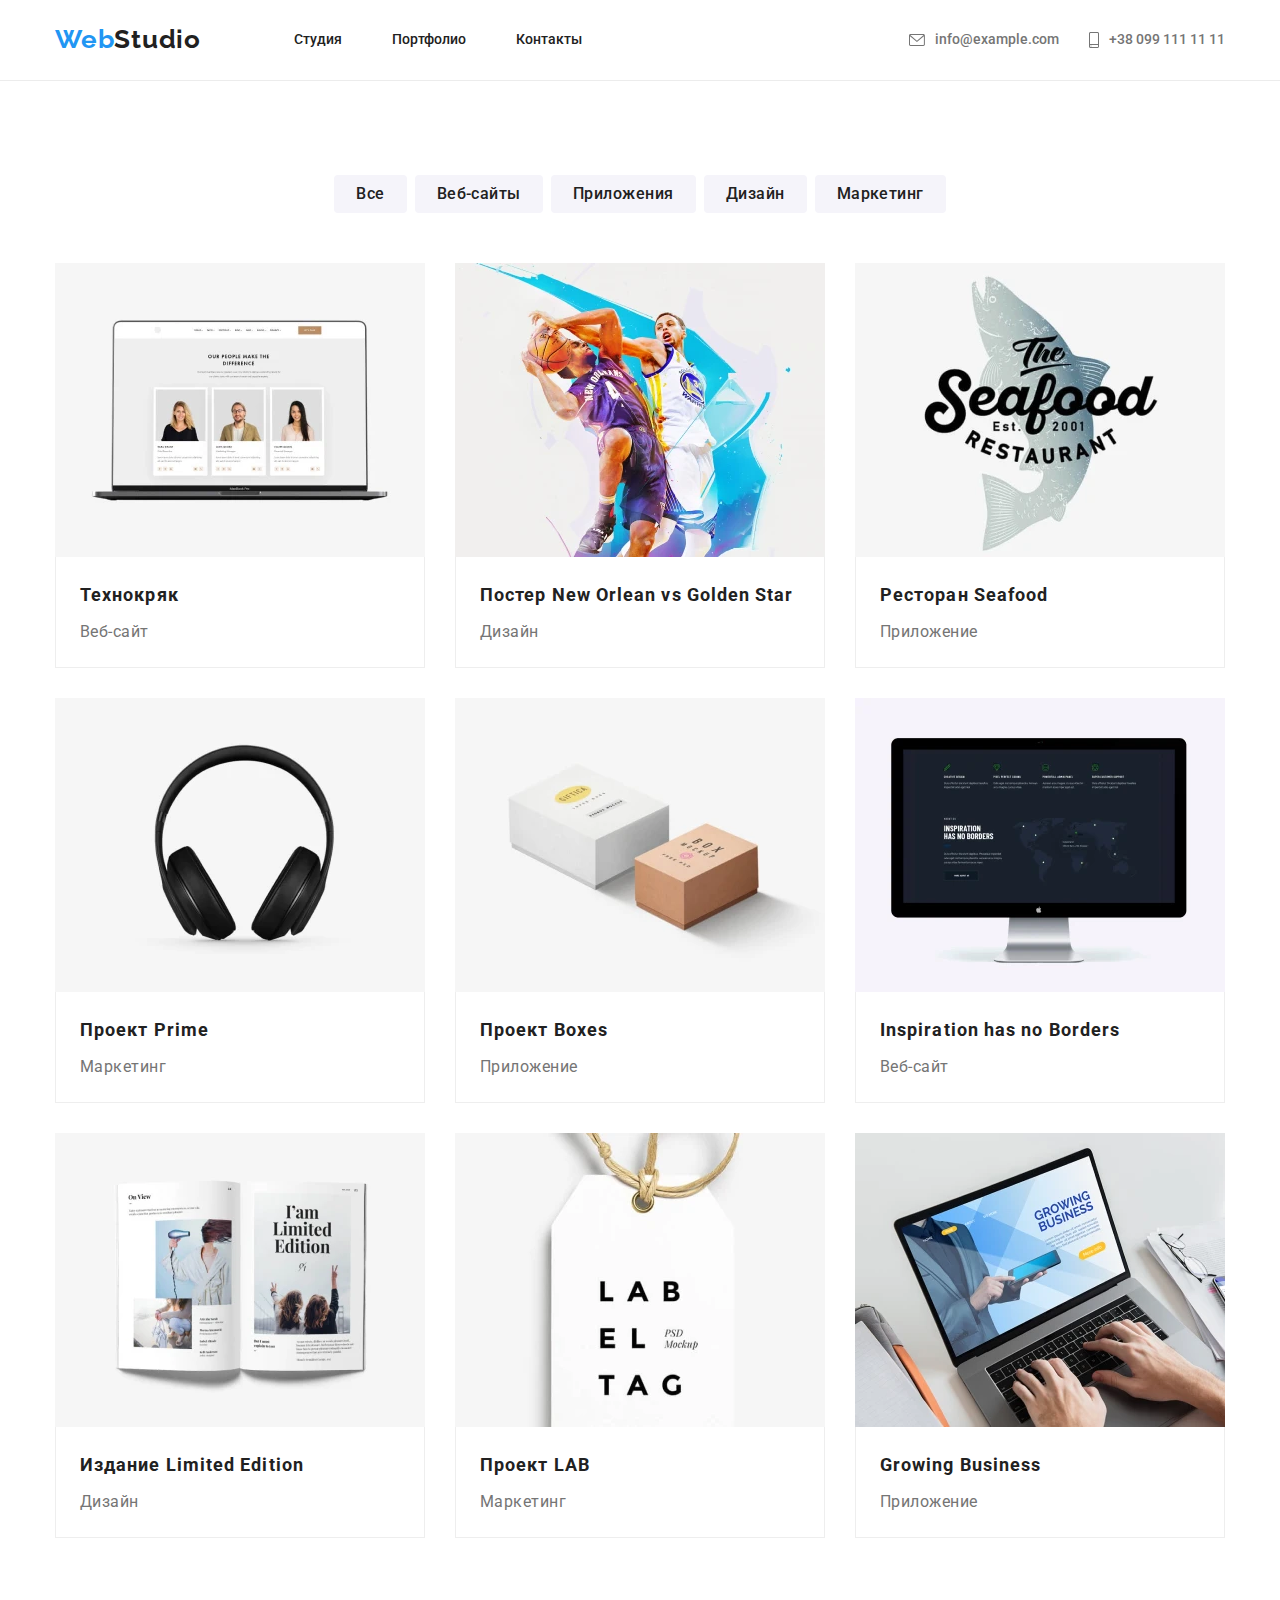
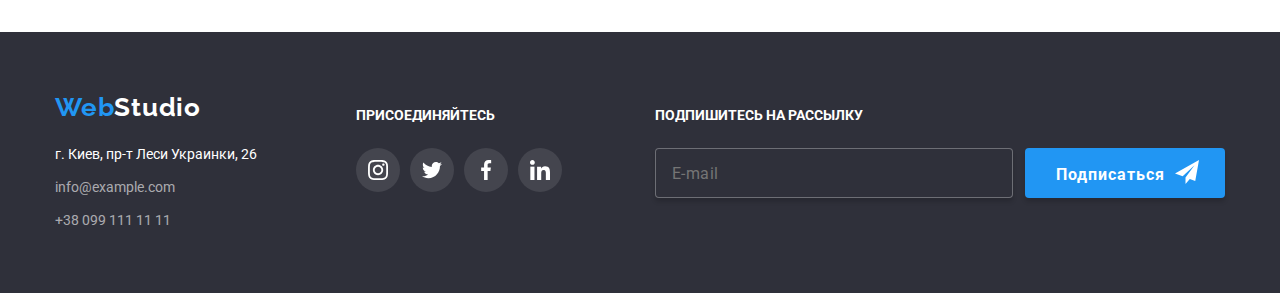
==== commit b8ec4281: "portfolio_imgs_retenizes for all devices" ====
--- a/portfolio.html
+++ b/portfolio.html
@@ -90,22 +90,41 @@
                         <li class="demo__item">
                             <div class="demo__thumb">
                                 <picture>
-                                      <source
-                                    srcset="
-                                    ./images2/img_sm@1x.webp 1x,
-                                    ./images2/img_sm@2x.webp 2x
-                                    "
-                                    media="(max-width: 767px)"
-                                    type="image/webp"
-                                    />
-                                    <source
-                                    srcset="./images2/img_sm@2x.png"
-                                    media="(max-width: 767px)"
-                                    type="image/png"
-                                    />
-                                    <source
-                                    srcset="
-                                    ./images2/img_sm@1x.webp 1x,
+                                    <source
+                                    srcset="
+                                    ./images2/img_lr.webp 1x,
+                                    ./images2/img_lr@2x.webp 2x
+                                    "
+                                    media="(min-width: 1200px)"
+                                    type="image/webp"
+                                    />
+                                    <source
+                                    srcset="
+                                    ./images2/img_lr.png 1x,
+                                    ./images2/img_lr@2x.png 2x
+                                    "
+                                    media="(min-width: 1200px)"
+                                    type="image/png"
+                                    />
+                                    <source
+                                    srcset="
+                                    ./images2/img_md.webp 1x,
+                                    ./images2/img_md@2x.webp 2x
+                                    "
+                                    media="(min-width: 768px)"
+                                    type="image/webp"
+                                    />
+                                    <source
+                                    srcset="
+                                    ./images2/img_md.png 1x,
+                                    ./images2/img_md@2x.png 2x
+                                    "
+                                    media="(min-width: 768px)"
+                                    type="image/png"
+                                    />
+                                    <source
+                                    srcset="
+                                    ./images2/img_sm.webp 1x,
                                     ./images2/img_sm@2x.webp 2x
                                     "
                                     media="(max-width: 767px)"
@@ -136,22 +155,41 @@
                         <li class="demo__item">
                             <div class="demo__thumb">
                                 <picture>
-                                      <source
-                                    srcset="
-                                    ./images2/img2_sm@1x.webp 1x,
-                                    ./images2/img2_sm@2x.webp 2x
-                                    "
-                                    media="(max-width: 767px)"
-                                    type="image/webp"
-                                    />
-                                    <source
-                                    srcset="./images2/img2_sm@2x.png"
-                                    media="(max-width: 767px)"
-                                    type="image/png"
-                                    />
-                                    <source
-                                    srcset="
-                                    ./images2/img2_sm@1x.webp 1x,
+                                    <source
+                                    srcset="
+                                    ./images2/img2_lr.webp 1x,
+                                    ./images2/img2_lr@2x.webp 2x
+                                    "
+                                    media="(min-width: 1200px)"
+                                    type="image/webp"
+                                    />
+                                    <source
+                                    srcset="
+                                    ./images2/img2_lr.png 1x,
+                                    ./images2/img2_lr@2x.png 2x
+                                    "
+                                    media="(min-width: 1200px)"
+                                    type="image/png"
+                                    />
+                                    <source
+                                    srcset="
+                                    ./images2/img2_md.webp 1x,
+                                    ./images2/img2_md@2x.webp 2x
+                                    "
+                                    media="(min-width: 768px)"
+                                    type="image/webp"
+                                    />
+                                    <source
+                                    srcset="
+                                    ./images2/img2_md.png 1x,
+                                    ./images2/img2_md@2x.png 2x
+                                    "
+                                    media="(min-width: 768px)"
+                                    type="image/png"
+                                    />
+                                    <source
+                                    srcset="
+                                    ./images2/img2_sm.webp 1x,
                                     ./images2/img2_sm@2x.webp 2x
                                     "
                                     media="(max-width: 767px)"
@@ -182,22 +220,41 @@
                         <li class="demo__item">
                             <div class="demo__thumb">
                                 <picture>
-                                      <source
-                                    srcset="
-                                    ./images2/img3_sm@1x.webp 1x,
-                                    ./images2/img3_sm@2x.webp 2x
-                                    "
-                                    media="(max-width: 767px)"
-                                    type="image/webp"
-                                    />
-                                    <source
-                                    srcset="./images2/img3_sm@2x.png"
-                                    media="(max-width: 767px)"
-                                    type="image/png"
-                                    />
-                                    <source
-                                    srcset="
-                                    ./images2/img3_sm@1x.webp 1x,
+                                    <source
+                                    srcset="
+                                    ./images2/img3_lr.webp 1x,
+                                    ./images2/img3_lr@2x.webp 2x
+                                    "
+                                    media="(min-width: 1200px)"
+                                    type="image/webp"
+                                    />
+                                    <source
+                                    srcset="
+                                    ./images2/img3_lr.png 1x,
+                                    ./images2/img3_lr@2x.png 2x
+                                    "
+                                    media="(min-width: 1200px)"
+                                    type="image/png"
+                                    />
+                                    <source
+                                    srcset="
+                                    ./images2/img3_md.webp 1x,
+                                    ./images2/img3_md@2x.webp 2x
+                                    "
+                                    media="(min-width: 768px)"
+                                    type="image/webp"
+                                    />
+                                    <source
+                                    srcset="
+                                    ./images2/img3_md.png 1x,
+                                    ./images2/img3_md@2x.png 2x
+                                    "
+                                    media="(min-width: 768px)"
+                                    type="image/png"
+                                    />
+                                    <source
+                                    srcset="
+                                    ./images2/img3_sm.webp 1x,
                                     ./images2/img3_sm@2x.webp 2x
                                     "
                                     media="(max-width: 767px)"
@@ -228,22 +285,41 @@
                         <li class="demo__item">
                             <div class="demo__thumb">
                                 <picture>
-                                      <source
-                                    srcset="
-                                    ./images2/img4_sm@1x.webp 1x,
-                                    ./images2/img4_sm@2x.webp 2x
-                                    "
-                                    media="(max-width: 767px)"
-                                    type="image/webp"
-                                    />
-                                    <source
-                                    srcset="./images2/img4_sm@2x.png"
-                                    media="(max-width: 767px)"
-                                    type="image/png"
-                                    />
-                                    <source
-                                    srcset="
-                                    ./images2/img4_sm@1x.webp 1x,
+                                    <source
+                                    srcset="
+                                    ./images2/img4_lr.webp 1x,
+                                    ./images2/img4_lr@2x.webp 2x
+                                    "
+                                    media="(min-width: 1200px)"
+                                    type="image/webp"
+                                    />
+                                    <source
+                                    srcset="
+                                    ./images2/img4_lr.png 1x,
+                                    ./images2/img4_lr@2x.png 2x
+                                    "
+                                    media="(min-width: 1200px)"
+                                    type="image/png"
+                                    />
+                                    <source
+                                    srcset="
+                                    ./images2/img4_md.webp 1x,
+                                    ./images2/img4_md@2x.webp 2x
+                                    "
+                                    media="(min-width: 768px)"
+                                    type="image/webp"
+                                    />
+                                    <source
+                                    srcset="
+                                    ./images2/img4_md.png 1x,
+                                    ./images2/img4_md@2x.png 2x
+                                    "
+                                    media="(min-width: 768px)"
+                                    type="image/png"
+                                    />
+                                    <source
+                                    srcset="
+                                    ./images2/img4_sm.webp 1x,
                                     ./images2/img4_sm@2x.webp 2x
                                     "
                                     media="(max-width: 767px)"
@@ -274,22 +350,41 @@
                         <li class="demo__item">
                             <div class="demo__thumb">
                                 <picture>
-                                      <source
-                                    srcset="
-                                    ./images2/img5_sm@1x.webp 1x,
-                                    ./images2/img5_sm@2x.webp 2x
-                                    "
-                                    media="(max-width: 767px)"
-                                    type="image/webp"
-                                    />
-                                    <source
-                                    srcset="./images2/img5_sm@2x.png"
-                                    media="(max-width: 767px)"
-                                    type="image/png"
-                                    />
-                                    <source
-                                    srcset="
-                                    ./images2/img5_sm@1x.webp 1x,
+                                    <source
+                                    srcset="
+                                    ./images2/img5_lr.webp 1x,
+                                    ./images2/img5_lr@2x.webp 2x
+                                    "
+                                    media="(min-width: 1200px)"
+                                    type="image/webp"
+                                    />
+                                    <source
+                                    srcset="
+                                    ./images2/img5_lr.png 1x,
+                                    ./images2/img5_lr@2x.png 2x
+                                    "
+                                    media="(min-width: 1200px)"
+                                    type="image/png"
+                                    />
+                                    <source
+                                    srcset="
+                                    ./images2/img5_md.webp 1x,
+                                    ./images2/img5_md@2x.webp 2x
+                                    "
+                                    media="(min-width: 768px)"
+                                    type="image/webp"
+                                    />
+                                    <source
+                                    srcset="
+                                    ./images2/img5_md.png 1x,
+                                    ./images2/img5_md@2x.png 2x
+                                    "
+                                    media="(min-width: 768px)"
+                                    type="image/png"
+                                    />
+                                    <source
+                                    srcset="
+                                    ./images2/img5_sm.webp 1x,
                                     ./images2/img5_sm@2x.webp 2x
                                     "
                                     media="(max-width: 767px)"
@@ -320,22 +415,41 @@
                         <li class="demo__item">
                             <div class="demo__thumb">
                                 <picture>
-                                      <source
-                                    srcset="
-                                    ./images2/img6_sm@1x.webp 1x,
-                                    ./images2/img6_sm@2x.webp 2x
-                                    "
-                                    media="(max-width: 767px)"
-                                    type="image/webp"
-                                    />
-                                    <source
-                                    srcset="./images2/img6_sm@2x.png"
-                                    media="(max-width: 767px)"
-                                    type="image/png"
-                                    />
-                                    <source
-                                    srcset="
-                                    ./images2/img6_sm@1x.webp 1x,
+                                    <source
+                                    srcset="
+                                    ./images2/img6_lr.webp 1x,
+                                    ./images2/img6_lr@2x.webp 2x
+                                    "
+                                    media="(min-width: 1200px)"
+                                    type="image/webp"
+                                    />
+                                    <source
+                                    srcset="
+                                    ./images2/img6_lr.png 1x,
+                                    ./images2/img6_lr@2x.png 2x
+                                    "
+                                    media="(min-width: 1200px)"
+                                    type="image/png"
+                                    />
+                                    <source
+                                    srcset="
+                                    ./images2/img6_md.webp 1x,
+                                    ./images2/img6_md@2x.webp 2x
+                                    "
+                                    media="(min-width: 768px)"
+                                    type="image/webp"
+                                    />
+                                    <source
+                                    srcset="
+                                    ./images2/img6_md.png 1x,
+                                    ./images2/img6_md@2x.png 2x
+                                    "
+                                    media="(min-width: 768px)"
+                                    type="image/png"
+                                    />
+                                    <source
+                                    srcset="
+                                    ./images2/img6_sm.webp 1x,
                                     ./images2/img6_sm@2x.webp 2x
                                     "
                                     media="(max-width: 767px)"
@@ -366,22 +480,41 @@
                         <li class="demo__item">
                             <div class="demo__thumb">
                                 <picture>
-                                      <source
-                                    srcset="
-                                    ./images2/img7_sm@1x.webp 1x,
-                                    ./images2/img7_sm@2x.webp 2x
-                                    "
-                                    media="(max-width: 767px)"
-                                    type="image/webp"
-                                    />
-                                    <source
-                                    srcset="./images2/img7_sm@2x.png"
-                                    media="(max-width: 767px)"
-                                    type="image/png"
-                                    />
-                                    <source
-                                    srcset="
-                                    ./images2/img7_sm@1x.webp 1x,
+                                    <source
+                                    srcset="
+                                    ./images2/img7_lr.webp 1x,
+                                    ./images2/img7_lr@2x.webp 2x
+                                    "
+                                    media="(min-width: 1200px)"
+                                    type="image/webp"
+                                    />
+                                    <source
+                                    srcset="
+                                    ./images2/img7_lr.png 1x,
+                                    ./images2/img7_lr@2x.png 2x
+                                    "
+                                    media="(min-width: 1200px)"
+                                    type="image/png"
+                                    />
+                                    <source
+                                    srcset="
+                                    ./images2/img7_md.webp 1x,
+                                    ./images2/img7_md@2x.webp 2x
+                                    "
+                                    media="(min-width: 768px)"
+                                    type="image/webp"
+                                    />
+                                    <source
+                                    srcset="
+                                    ./images2/img7_md.png 1x,
+                                    ./images2/img7_md@2x.png 2x
+                                    "
+                                    media="(min-width: 768px)"
+                                    type="image/png"
+                                    />
+                                    <source
+                                    srcset="
+                                    ./images2/img7_sm.webp 1x,
                                     ./images2/img7_sm@2x.webp 2x
                                     "
                                     media="(max-width: 767px)"
@@ -412,22 +545,41 @@
                         <li class="demo__item">
                             <div class="demo__thumb">
                                 <picture>
-                                      <source
-                                    srcset="
-                                    ./images2/img8_sm@1x.webp 1x,
-                                    ./images2/img8_sm@2x.webp 2x
-                                    "
-                                    media="(max-width: 767px)"
-                                    type="image/webp"
-                                    />
-                                    <source
-                                    srcset="./images2/img8_sm@2x.png"
-                                    media="(max-width: 767px)"
-                                    type="image/png"
-                                    />
-                                    <source
-                                    srcset="
-                                    ./images2/img8_sm@1x.webp 1x,
+                                    <source
+                                    srcset="
+                                    ./images2/img8_lr.webp 1x,
+                                    ./images2/img8_lr@2x.webp 2x
+                                    "
+                                    media="(min-width: 1200px)"
+                                    type="image/webp"
+                                    />
+                                    <source
+                                    srcset="
+                                    ./images2/img8_lr.png 1x,
+                                    ./images2/img8_lr@2x.png 2x
+                                    "
+                                    media="(min-width: 1200px)"
+                                    type="image/png"
+                                    />
+                                    <source
+                                    srcset="
+                                    ./images2/img8_md.webp 1x,
+                                    ./images2/img8_md@2x.webp 2x
+                                    "
+                                    media="(min-width: 768px)"
+                                    type="image/webp"
+                                    />
+                                    <source
+                                    srcset="
+                                    ./images2/img8_md.png 1x,
+                                    ./images2/img8_md@2x.png 2x
+                                    "
+                                    media="(min-width: 768px)"
+                                    type="image/png"
+                                    />
+                                    <source
+                                    srcset="
+                                    ./images2/img8_sm.webp 1x,
                                     ./images2/img8_sm@2x.webp 2x
                                     "
                                     media="(max-width: 767px)"
@@ -458,22 +610,41 @@
                         <li class="demo__item">
                             <div class="demo__thumb">
                                 <picture>
-                                      <source
-                                    srcset="
-                                    ./images2/img9_sm@1x.webp 1x,
-                                    ./images2/img9_sm@2x.webp 2x
-                                    "
-                                    media="(max-width: 767px)"
-                                    type="image/webp"
-                                    />
-                                    <source
-                                    srcset="./images2/img9_sm@2x.png"
-                                    media="(max-width: 767px)"
-                                    type="image/png"
-                                    />
-                                    <source
-                                    srcset="
-                                    ./images2/img9_sm@1x.webp 1x,
+                                    <source
+                                    srcset="
+                                    ./images2/img9_lr.webp 1x,
+                                    ./images2/img9_lr@2x.webp 2x
+                                    "
+                                    media="(min-width: 1200px)"
+                                    type="image/webp"
+                                    />
+                                    <source
+                                    srcset="
+                                    ./images2/img9_lr.png 1x,
+                                    ./images2/img9_lr@2x.png 2x
+                                    "
+                                    media="(min-width: 1200px)"
+                                    type="image/png"
+                                    />
+                                    <source
+                                    srcset="
+                                    ./images2/img9_md.webp 1x,
+                                    ./images2/img9_md@2x.webp 2x
+                                    "
+                                    media="(min-width: 768px)"
+                                    type="image/webp"
+                                    />
+                                    <source
+                                    srcset="
+                                    ./images2/img9_md.png 1x,
+                                    ./images2/img9_md@2x.png 2x
+                                    "
+                                    media="(min-width: 768px)"
+                                    type="image/png"
+                                    />
+                                    <source
+                                    srcset="
+                                    ./images2/img9_sm.webp 1x,
                                     ./images2/img9_sm@2x.webp 2x
                                     "
                                     media="(max-width: 767px)"
